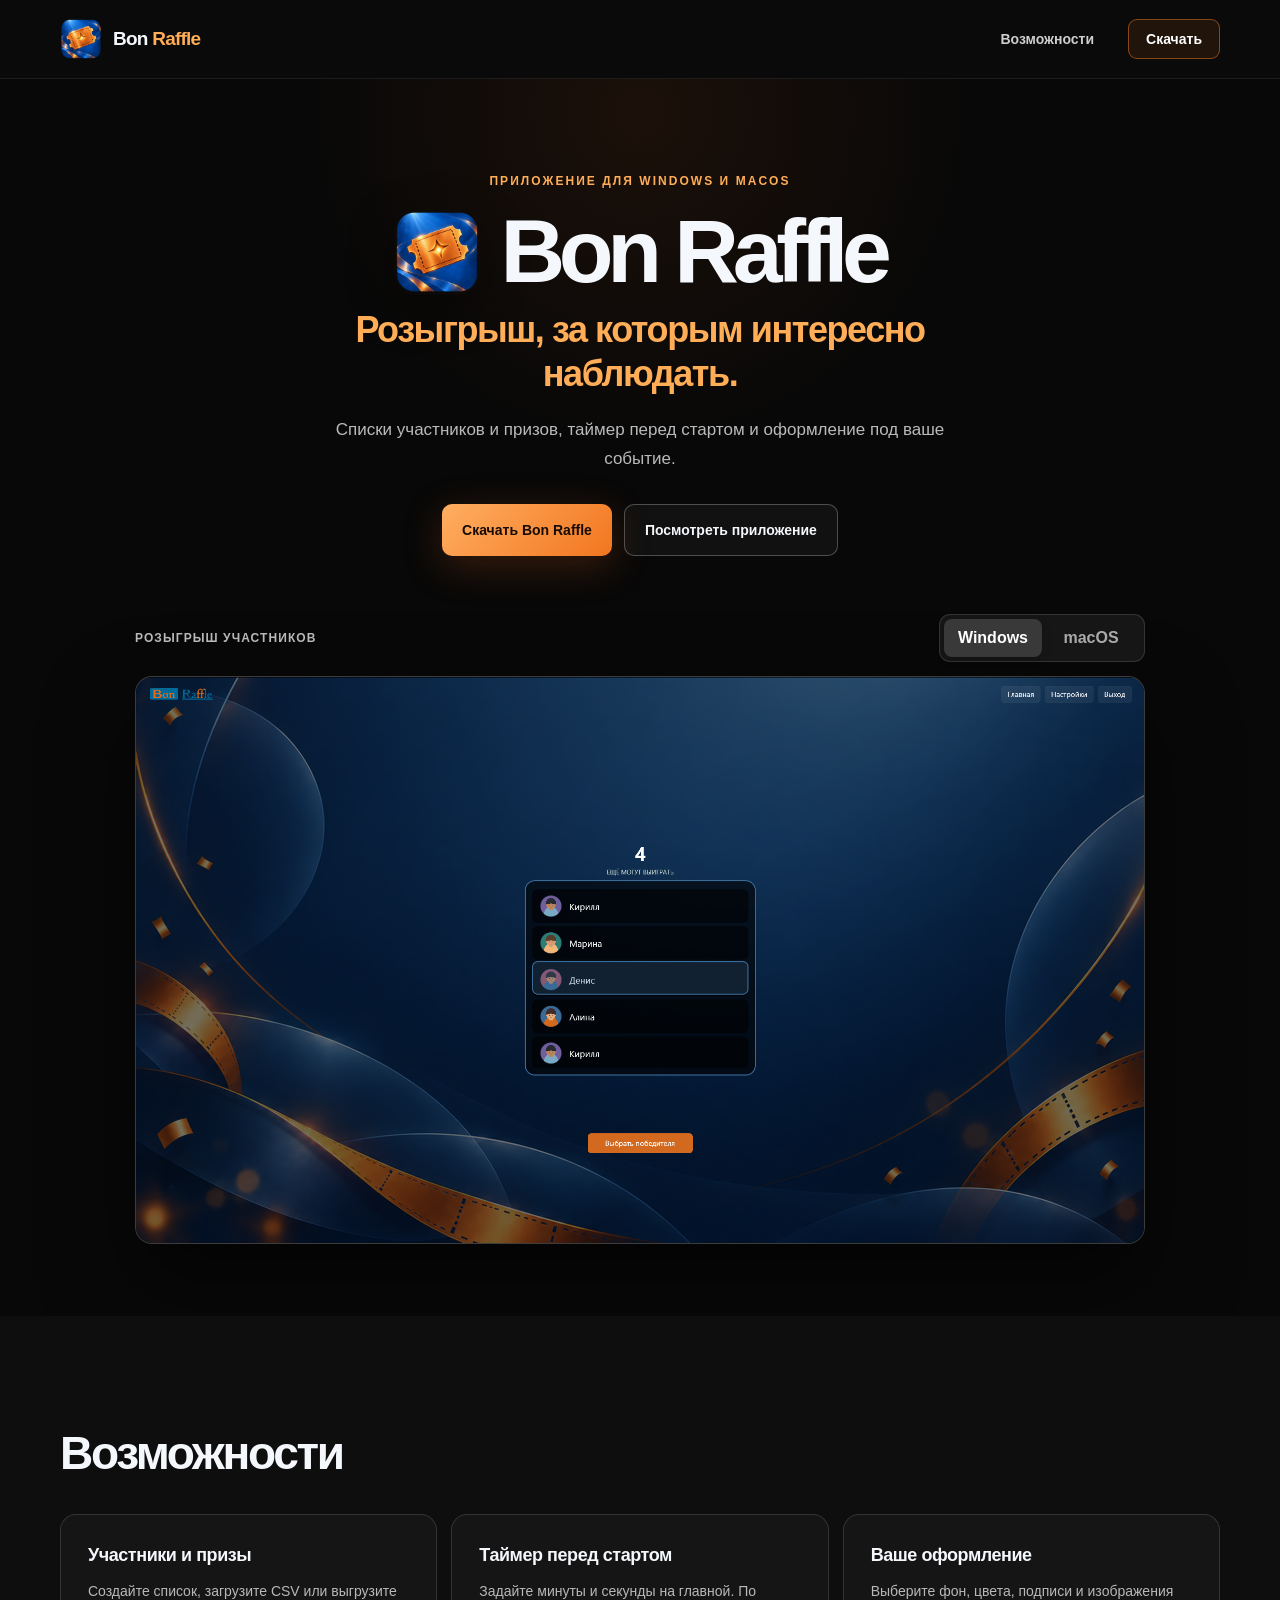
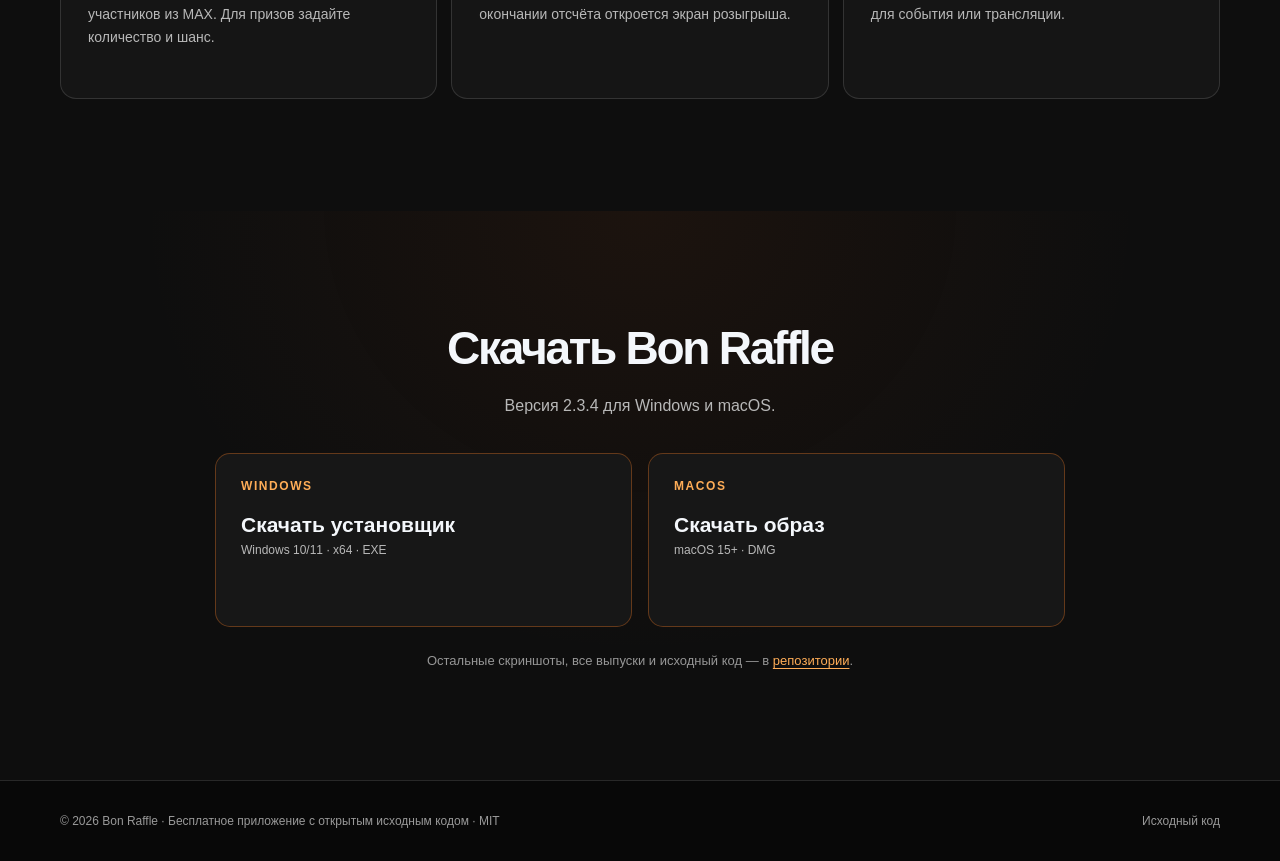
==== docs/index.html @ e086f5f3 "Simplify Bon Raffle landing page" ====
<!doctype html>
<html lang="ru">
<head>
  <meta charset="utf-8">
  <meta name="viewport" content="width=device-width, initial-scale=1">
  <meta name="theme-color" content="#071a32">
  <meta name="description" content="Bon Raffle — приложение для розыгрышей на Windows и macOS. Списки участников и призов, таймер, оформление и выгрузка участников из MAX.">
  <meta property="og:type" content="website">
  <meta property="og:title" content="Bon Raffle — розыгрыш, за которым интересно наблюдать">
  <meta property="og:description" content="Проводите розыгрыши на Windows и macOS. Настройте экран, загрузите участников и выберите победителя.">
  <meta property="og:image" content="https://bonappetitabc.github.io/BonRaffle/screenshots/drum-participants-windows.png">
  <link rel="canonical" href="https://bonappetitabc.github.io/BonRaffle/">
  <link rel="icon" type="image/png" href="site/app-icon.png">
  <link rel="stylesheet" href="site/style.css">
  <title>Bon Raffle — розыгрыши для Windows и macOS</title>
</head>
<body>
  <a class="skip-link" href="#content">К содержимому</a>
  <header class="site-header">
    <div class="wrap header-inner">
      <a class="brand" href="#top" aria-label="Bon Raffle — на главную">
        <img src="site/app-icon.png" width="42" height="42" alt="">
        <span>Bon <em>Raffle</em></span>
      </a>
      <nav aria-label="Основная навигация">
        <a href="#features">Возможности</a>
        <a class="nav-download" href="#download">Скачать</a>
      </nav>
    </div>
  </header>

  <main id="content">
    <section class="hero" id="top" aria-labelledby="hero-title">
      <div class="hero-glow" aria-hidden="true"></div>
      <div class="wrap hero-grid">
        <div class="hero-copy">
          <div class="eyebrow">Приложение для Windows и macOS</div>
          <div class="hero-brandline"><img class="hero-icon" src="site/app-icon.png" width="86" height="86" alt=""><h1 id="hero-title">Bon Raffle</h1></div>
          <p class="hero-tagline">Розыгрыш, за которым интересно наблюдать.</p>
          <p class="hero-lead">Списки участников и призов, таймер перед стартом и оформление под ваше событие.</p>
          <div class="hero-actions">
            <a class="button button-primary" href="#download">Скачать Bon Raffle</a>
            <a class="button button-ghost" href="#preview">Посмотреть приложение</a>
          </div>
        </div>
        <div class="hero-showcase" id="preview">
          <div class="showcase-header">
            <div class="showcase-label">Розыгрыш участников</div>
            <div class="platform-tabs" role="group" aria-label="Платформа главного скриншота">
              <button type="button" class="platform-tab is-active" data-platform="windows" aria-pressed="true">Windows</button>
              <button type="button" class="platform-tab" data-platform="macos" aria-pressed="false">macOS</button>
            </div>
          </div>
          <div class="app-window">
            <img src="screenshots/drum-participants-windows.png" data-windows="screenshots/drum-participants-windows.png" data-macos="screenshots/drum-participants-macos.png" data-label="Розыгрыш участников в Bon Raffle" width="1919" height="1079" alt="Розыгрыш участников в Bon Raffle на Windows" fetchpriority="high">
          </div>
        </div>
      </div>
    </section>

    <section class="section intro-section" id="features" aria-labelledby="features-title">
      <div class="wrap">
        <div class="section-heading"><h2 id="features-title">Возможности</h2></div>
        <div class="feature-grid">
          <article class="feature-card"><h3>Участники и призы</h3><p>Создайте список, загрузите CSV или выгрузите участников из MAX. Для призов задайте количество и шанс.</p></article>
          <article class="feature-card"><h3>Таймер перед стартом</h3><p>Задайте минуты и секунды на главной. По окончании отсчёта откроется экран розыгрыша.</p></article>
          <article class="feature-card"><h3>Ваше оформление</h3><p>Выберите фон, цвета, подписи и изображения для события или трансляции.</p></article>
        </div>
      </div>
    </section>

    <section class="section download-section" id="download" aria-labelledby="download-title">
      <div class="wrap download-inner">
        <h2 id="download-title">Скачать Bon Raffle</h2>
        <p class="download-lead">Версия 2.3.4 для Windows и macOS.</p>
        <div class="download-grid">
          <a class="download-card" href="https://github.com/bonappetitabc/BonRaffle/releases/download/v2.3.4/Bon-Raffle-Setup-2.3.4.exe"><span class="download-os">Windows</span><strong>Скачать установщик</strong><small>Windows 10/11 · x64 · EXE</small></a>
          <a class="download-card" href="https://github.com/bonappetitabc/BonRaffle/releases/download/v2.3.4/BonRaffle-macOS15-plus-2.3.4.dmg"><span class="download-os">macOS</span><strong>Скачать образ</strong><small>macOS 15+ · DMG</small></a>
        </div>
        <p class="download-footnote">Остальные скриншоты, все выпуски и исходный код — в <a href="https://github.com/bonappetitabc/BonRaffle">репозитории</a>.</p>
      </div>
    </section>
  </main>

  <footer class="site-footer"><div class="wrap footer-inner"><span>© 2026 Bon Raffle · Бесплатное приложение с открытым исходным кодом · MIT</span><a href="https://github.com/bonappetitabc/BonRaffle">Исходный код</a></div></footer>
  <script src="site/app.js" defer></script>
</body>
</html>
---- docs/site/style.css ----
:root {
  color-scheme: dark;
  --bg: #080808;
  --panel: #141414;
  --panel-light: #1b1b1b;
  --line: rgba(255, 255, 255, .13);
  --text: #f4f7fb;
  --muted: #b8b8b8;
  --orange: #f47a22;
  --orange-light: #ffad57;
  font-family: Inter, -apple-system, BlinkMacSystemFont, "Segoe UI", sans-serif;
  font-synthesis: none;
  scroll-behavior: smooth;
}

* { box-sizing: border-box; }
body { margin: 0; background: var(--bg); color: var(--text); }
button, a { -webkit-tap-highlight-color: transparent; }
a { color: inherit; text-decoration: none; }
button { font: inherit; }
img { display: block; max-width: 100%; }
::selection { color: #fff; background: #a94e17; }
:focus-visible { outline: 3px solid var(--orange-light); outline-offset: 4px; }
.wrap { width: min(1160px, calc(100% - 48px)); margin-inline: auto; }
.skip-link { position: absolute; top: -100px; left: 12px; z-index: 100; padding: 12px 16px; background: #fff; color: #111; }
.skip-link:focus { top: 12px; }

.site-header { position: relative; z-index: 2; border-bottom: 1px solid rgba(255,255,255,.08); background: #0a0a0a; }
.header-inner { min-height: 78px; display: flex; align-items: center; justify-content: space-between; gap: 24px; }
.brand { display: inline-flex; align-items: center; gap: 11px; font-size: 19px; font-weight: 800; letter-spacing: -.04em; white-space: nowrap; }
.brand img { width: 42px; height: 42px; border-radius: 10px; }
.brand em { color: var(--orange-light); font-style: normal; }
.site-header nav { display: flex; align-items: center; gap: 34px; color: #cecece; font-size: 14px; font-weight: 600; }
.site-header nav a:hover, .site-footer a:hover { color: var(--orange-light); }
.site-header nav .nav-download { padding: 11px 17px; color: #fff; border: 1px solid rgba(244,122,34,.5); border-radius: 9px; background: rgba(244,122,34,.1); }
.hero { position: relative; overflow: hidden; background: #080808; }
.hero-glow { position: absolute; top: -320px; left: calc(50% - 355px); width: 710px; height: 710px; border-radius: 50%; background: radial-gradient(circle, rgba(170,75,20,.12), transparent 68%); pointer-events: none; }
.hero-grid { position: relative; z-index: 1; display: flex; flex-direction: column; align-items: center; gap: 58px; padding-block: 92px 72px; }
.hero-copy { max-width: 760px; text-align: center; }
.hero-brandline { display: flex; align-items: center; justify-content: center; gap: 20px; margin: 16px 0 10px; }
.hero-icon { width: 86px; height: 86px; flex: none; border-radius: 21px; box-shadow: 0 14px 45px rgba(0,0,0,.4); }
.eyebrow, .section-kicker { color: var(--orange-light); font-size: 12px; font-weight: 800; letter-spacing: .17em; text-transform: uppercase; }
.eyebrow { display: inline-block; }
h1, h2, h3, p { margin-top: 0; }
h1 { margin: 0; font-size: clamp(58px, 7vw, 94px); line-height: 1.04; letter-spacing: -.07em; }
.hero-tagline { margin: 0 auto 20px; color: var(--orange-light); font-size: clamp(25px, 3vw, 36px); font-weight: 750; line-height: 1.22; letter-spacing: -.04em; }
.hero-lead { max-width: 630px; margin-inline: auto; color: #bababa; font-size: 17px; line-height: 1.7; }
.hero-actions { display: flex; justify-content: center; flex-wrap: wrap; gap: 12px; margin-top: 30px; }
.button { display: inline-flex; align-items: center; justify-content: center; gap: 18px; min-height: 52px; padding: 13px 20px; border-radius: 10px; font-size: 14px; font-weight: 750; transition: transform .2s, background .2s, border-color .2s; }
.button:hover, .download-card:hover { transform: translateY(-3px); }
.button-primary { color: #170b04; background: linear-gradient(135deg, #ffae61, #f2761f); box-shadow: 0 10px 40px rgba(231,99,25,.23); }
.button-primary:hover { background: linear-gradient(135deg, #ffc17f, #fa8536); }
.button-ghost { border: 1px solid rgba(255,255,255,.25); background: rgba(255,255,255,.04); }
.button-ghost:hover { border-color: var(--orange-light); background: rgba(244,122,34,.08); }
.hero-showcase { width: min(100%, 1010px); min-width: 0; }
.showcase-header { display: flex; justify-content: space-between; align-items: center; gap: 18px; margin-bottom: 14px; }
.showcase-label { color: #b9b9b9; font-size: 12px; font-weight: 700; letter-spacing: .09em; text-transform: uppercase; }
.app-window { overflow: hidden; border: 1px solid rgba(255,255,255,.18); border-radius: 17px; background: #111; box-shadow: 0 38px 85px rgba(0,0,0,.55); }
.app-window img { width: 100%; height: auto; }

.section { padding-block: 112px; }
.intro-section { background: #0e0e0e; }
.section-heading { display: flex; align-items: end; justify-content: space-between; gap: 36px; margin-bottom: 34px; }
.section-kicker { margin-bottom: 16px; }
h2 { margin-bottom: 0; font-size: clamp(34px, 3.6vw, 50px); line-height: 1.12; letter-spacing: -.05em; }
.section-heading > p { max-width: 380px; margin-bottom: 4px; color: var(--muted); line-height: 1.7; }
.feature-grid { display: grid; grid-template-columns: repeat(3, minmax(0, 1fr)); gap: 14px; }
.feature-card { min-height: 185px; position: relative; padding: 27px; border: 1px solid var(--line); border-radius: 16px; background: #151515; }
.feature-card h3 { margin: 3px 0 14px; font-size: 18px; letter-spacing: -.025em; }
.feature-card p { margin-bottom: 0; color: var(--muted); font-size: 14px; line-height: 1.65; }

.platform-tabs { display: inline-flex; padding: 4px; border: 1px solid var(--line); border-radius: 11px; background: #161616; }
.platform-tab { min-width: 98px; padding: 10px 14px; border: 0; border-radius: 8px; background: transparent; color: #aaa; font-weight: 700; cursor: pointer; }
.platform-tab:hover { color: #fff; }
.platform-tab.is-active { color: #fff; background: #393939; box-shadow: 0 3px 10px rgba(0,0,0,.2); }

.download-section { position: relative; overflow: hidden; background: radial-gradient(ellipse at 50% 0%, rgba(148,61,12,.1), transparent 55%), #0e0e0e; text-align: center; }
.download-inner { position: relative; z-index: 1; }
.download-lead { margin: 18px auto 34px; color: var(--muted); line-height: 1.7; }
.download-grid { display: grid; grid-template-columns: repeat(2, minmax(0, 1fr)); gap: 16px; max-width: 850px; margin: auto; text-align: left; }
.download-card { position: relative; display: flex; flex-direction: column; min-height: 174px; padding: 25px; border: 1px solid rgba(244,122,34,.35); border-radius: 15px; background: #171717; transition: transform .2s, border-color .2s; }
.download-card:hover { border-color: var(--orange-light); }
.download-os { margin-bottom: 20px; color: var(--orange-light); font-size: 12px; font-weight: 800; letter-spacing: .13em; text-transform: uppercase; }
.download-card strong { margin-bottom: 6px; font-size: 21px; }
.download-card small { color: var(--muted); font-size: 12px; }
.download-footnote { margin: 26px 0 0; color: #969696; font-size: 13px; }
.download-footnote a { color: var(--orange-light); text-decoration: underline; text-underline-offset: 3px; }
.site-footer { border-top: 1px solid var(--line); background: #080808; }
.footer-inner { min-height: 80px; display: flex; justify-content: space-between; align-items: center; gap: 20px; color: #999; font-size: 12px; }

@media (max-width: 960px) {
  .hero-grid { gap: 50px; padding-block: 80px 65px; }
  .hero-copy { max-width: 690px; }
  .feature-grid { grid-template-columns: repeat(2, minmax(0, 1fr)); }
  .feature-card { min-height: 230px; }
}

@media (max-width: 640px) {
  .wrap { width: min(100% - 30px, 1160px); }
  .header-inner { min-height: 70px; }
  .brand { font-size: 16px; }
  .brand img { width: 36px; height: 36px; }
  .site-header nav { gap: 10px; font-size: 12px; }
  .site-header nav a:not(.nav-download) { display: none; }
  .site-header nav .nav-download { padding: 9px 11px; }
  .hero-grid { padding-block: 70px 55px; }
  .hero-brandline { gap: 11px; }
  .hero-icon { width: 55px; height: 55px; border-radius: 14px; }
  h1 { font-size: clamp(42px, 12vw, 58px); }
  .hero-lead { font-size: 15px; }
  .showcase-header { flex-wrap: wrap; }
  .section { padding-block: 75px; }
  .section-heading { display: block; }
  .section-heading > p { margin-top: 15px; }
  .feature-grid, .download-grid { grid-template-columns: 1fr; }
  .feature-card { min-height: 0; }
  .footer-inner { padding-block: 25px; flex-wrap: wrap; justify-content: center; text-align: center; }
}

@media (prefers-reduced-motion: reduce) {
  :root { scroll-behavior: auto; }
  .button, .download-card { transition: none; }
}
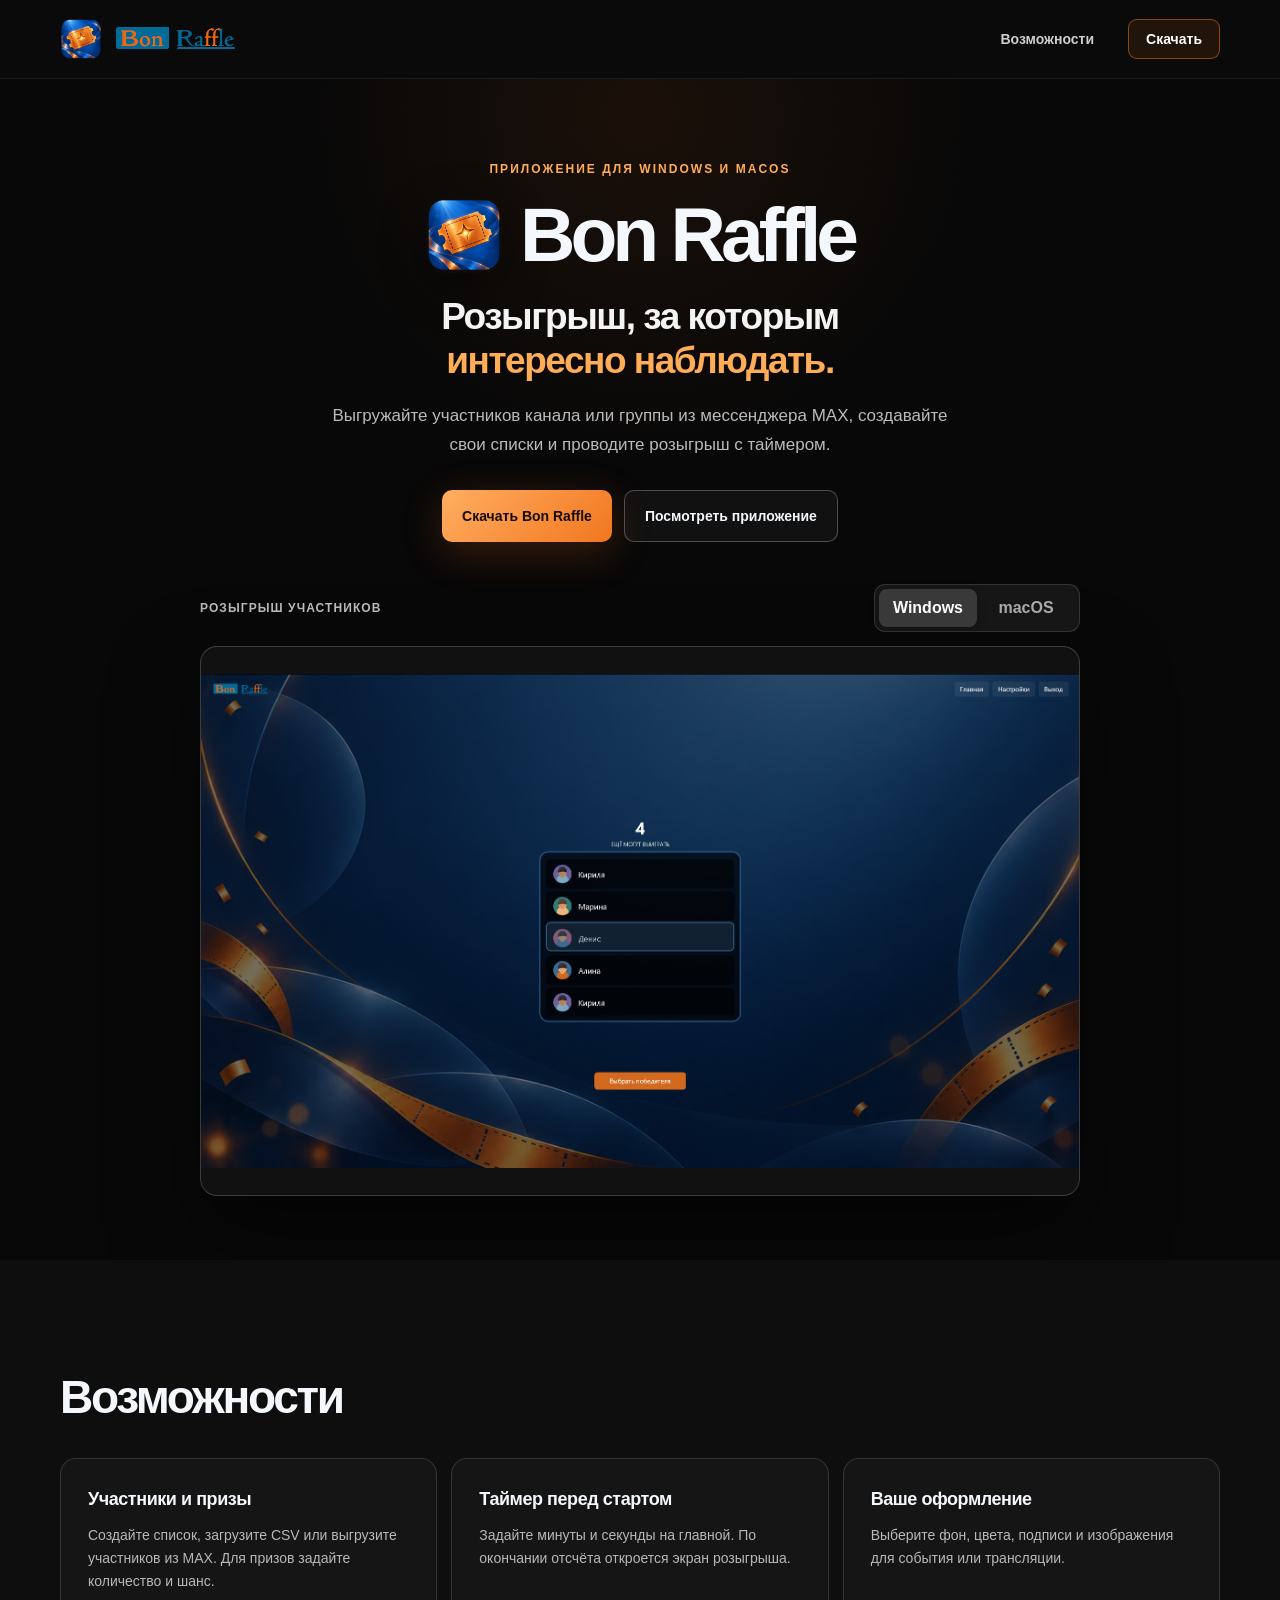
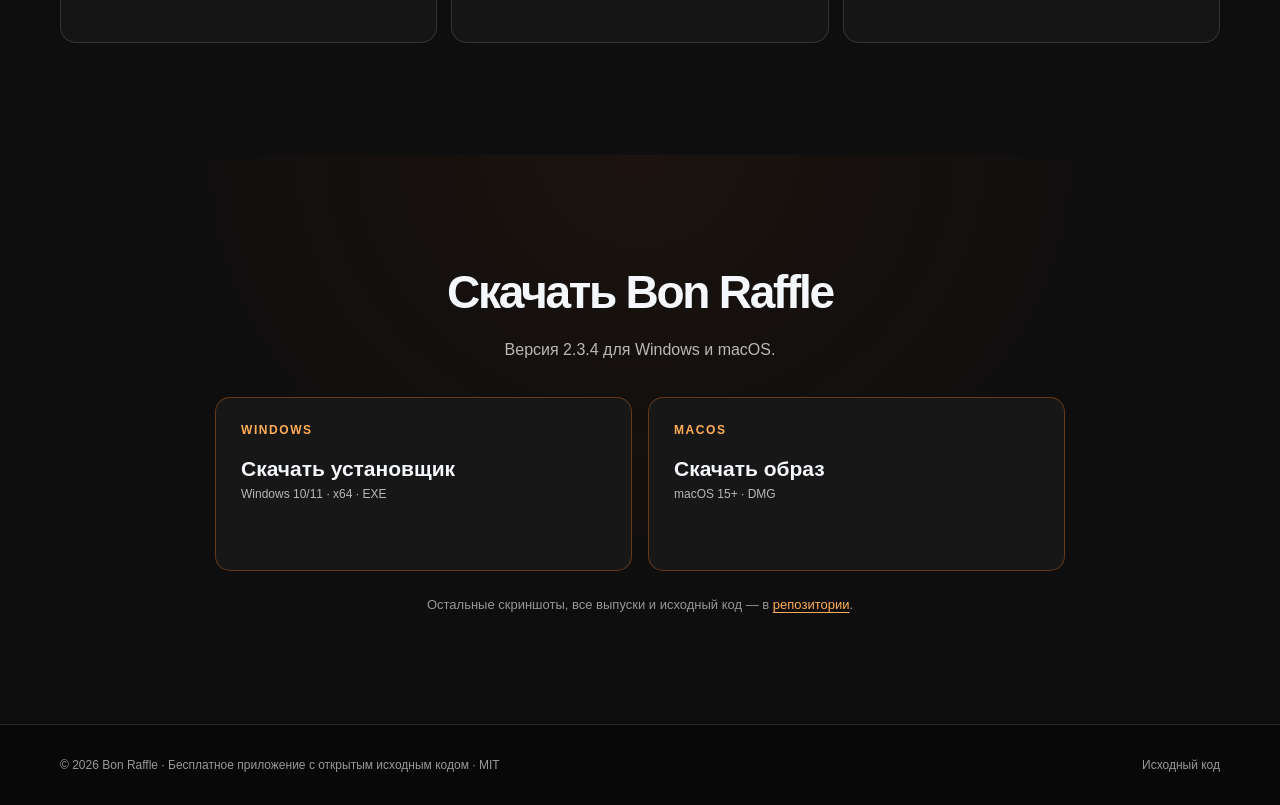
==== commit dfd96979: "Refine Bon Raffle website and README links" ====
--- a/docs/index.html
+++ b/docs/index.html
@@ -3,24 +3,24 @@
 <head>
   <meta charset="utf-8">
   <meta name="viewport" content="width=device-width, initial-scale=1">
-  <meta name="theme-color" content="#071a32">
-  <meta name="description" content="Bon Raffle — приложение для розыгрышей на Windows и macOS. Списки участников и призов, таймер, оформление и выгрузка участников из MAX.">
+  <meta name="theme-color" content="#080808">
+  <meta name="description" content="Bon Raffle — приложение для розыгрышей на Windows и macOS. Выгрузка участников каналов и групп из мессенджера MAX, свои списки, таймер и оформление.">
   <meta property="og:type" content="website">
-  <meta property="og:title" content="Bon Raffle — розыгрыш, за которым интересно наблюдать">
-  <meta property="og:description" content="Проводите розыгрыши на Windows и macOS. Настройте экран, загрузите участников и выберите победителя.">
+  <meta property="og:title" content="Bon Raffle — розыгрыши для сообществ MAX">
+  <meta property="og:description" content="Приложение для Windows и macOS: выгружайте участников из мессенджера MAX, настраивайте розыгрыш и выбирайте победителя.">
   <meta property="og:image" content="https://bonappetitabc.github.io/BonRaffle/screenshots/drum-participants-windows.png">
   <link rel="canonical" href="https://bonappetitabc.github.io/BonRaffle/">
   <link rel="icon" type="image/png" href="site/app-icon.png">
   <link rel="stylesheet" href="site/style.css">
-  <title>Bon Raffle — розыгрыши для Windows и macOS</title>
+  <title>Bon Raffle — розыгрыши для сообществ MAX на Windows и macOS</title>
 </head>
 <body>
   <a class="skip-link" href="#content">К содержимому</a>
   <header class="site-header">
     <div class="wrap header-inner">
       <a class="brand" href="#top" aria-label="Bon Raffle — на главную">
-        <img src="site/app-icon.png" width="42" height="42" alt="">
-        <span>Bon <em>Raffle</em></span>
+        <img class="brand-icon" src="site/app-icon.png" width="42" height="42" alt="">
+        <img class="brand-wordmark" src="site/wordmark.png" width="127" height="28" alt="">
       </a>
       <nav aria-label="Основная навигация">
         <a href="#features">Возможности</a>
@@ -36,8 +36,8 @@
         <div class="hero-copy">
           <div class="eyebrow">Приложение для Windows и macOS</div>
           <div class="hero-brandline"><img class="hero-icon" src="site/app-icon.png" width="86" height="86" alt=""><h1 id="hero-title">Bon Raffle</h1></div>
-          <p class="hero-tagline">Розыгрыш, за которым интересно наблюдать.</p>
-          <p class="hero-lead">Списки участников и призов, таймер перед стартом и оформление под ваше событие.</p>
+          <p class="hero-tagline">Розыгрыш, за которым<br><span>интересно наблюдать.</span></p>
+          <p class="hero-lead">Выгружайте участников канала или группы из мессенджера MAX, создавайте свои списки и проводите розыгрыш с таймером.</p>
           <div class="hero-actions">
             <a class="button button-primary" href="#download">Скачать Bon Raffle</a>
             <a class="button button-ghost" href="#preview">Посмотреть приложение</a>
--- a/docs/site/style.css
+++ b/docs/site/style.css
@@ -27,36 +27,36 @@
 
 .site-header { position: relative; z-index: 2; border-bottom: 1px solid rgba(255,255,255,.08); background: #0a0a0a; }
 .header-inner { min-height: 78px; display: flex; align-items: center; justify-content: space-between; gap: 24px; }
-.brand { display: inline-flex; align-items: center; gap: 11px; font-size: 19px; font-weight: 800; letter-spacing: -.04em; white-space: nowrap; }
-.brand img { width: 42px; height: 42px; border-radius: 10px; }
-.brand em { color: var(--orange-light); font-style: normal; }
+.brand { display: inline-flex; align-items: center; gap: 11px; white-space: nowrap; }
+.brand-icon { width: 42px; height: 42px; border-radius: 10px; }
+.brand-wordmark { width: 127px; height: 28px; object-fit: contain; }
 .site-header nav { display: flex; align-items: center; gap: 34px; color: #cecece; font-size: 14px; font-weight: 600; }
 .site-header nav a:hover, .site-footer a:hover { color: var(--orange-light); }
 .site-header nav .nav-download { padding: 11px 17px; color: #fff; border: 1px solid rgba(244,122,34,.5); border-radius: 9px; background: rgba(244,122,34,.1); }
 .hero { position: relative; overflow: hidden; background: #080808; }
 .hero-glow { position: absolute; top: -320px; left: calc(50% - 355px); width: 710px; height: 710px; border-radius: 50%; background: radial-gradient(circle, rgba(170,75,20,.12), transparent 68%); pointer-events: none; }
-.hero-grid { position: relative; z-index: 1; display: flex; flex-direction: column; align-items: center; gap: 58px; padding-block: 92px 72px; }
+.hero-grid { position: relative; z-index: 1; display: flex; flex-direction: column; align-items: center; gap: 42px; padding-block: 80px 64px; }
 .hero-copy { max-width: 760px; text-align: center; }
-.hero-brandline { display: flex; align-items: center; justify-content: center; gap: 20px; margin: 16px 0 10px; }
-.hero-icon { width: 86px; height: 86px; flex: none; border-radius: 21px; box-shadow: 0 14px 45px rgba(0,0,0,.4); }
+.hero-brandline { display: flex; align-items: center; justify-content: center; gap: 18px; margin: 18px 0 20px; }
+.hero-icon { width: 76px; height: 76px; flex: none; border-radius: 19px; box-shadow: 0 14px 45px rgba(0,0,0,.4); }
 .eyebrow, .section-kicker { color: var(--orange-light); font-size: 12px; font-weight: 800; letter-spacing: .17em; text-transform: uppercase; }
 .eyebrow { display: inline-block; }
 h1, h2, h3, p { margin-top: 0; }
-h1 { margin: 0; font-size: clamp(58px, 7vw, 94px); line-height: 1.04; letter-spacing: -.07em; }
-.hero-tagline { margin: 0 auto 20px; color: var(--orange-light); font-size: clamp(25px, 3vw, 36px); font-weight: 750; line-height: 1.22; letter-spacing: -.04em; }
+h1 { margin: 0; font-size: clamp(58px, 6vw, 80px); line-height: 1.04; letter-spacing: -.065em; }
+.hero-tagline { margin: 0 auto 20px; color: #f4f4f4; font-size: clamp(27px, 3vw, 37px); font-weight: 750; line-height: 1.18; letter-spacing: -.04em; }
+.hero-tagline span { color: var(--orange-light); }
 .hero-lead { max-width: 630px; margin-inline: auto; color: #bababa; font-size: 17px; line-height: 1.7; }
 .hero-actions { display: flex; justify-content: center; flex-wrap: wrap; gap: 12px; margin-top: 30px; }
-.button { display: inline-flex; align-items: center; justify-content: center; gap: 18px; min-height: 52px; padding: 13px 20px; border-radius: 10px; font-size: 14px; font-weight: 750; transition: transform .2s, background .2s, border-color .2s; }
-.button:hover, .download-card:hover { transform: translateY(-3px); }
+.button { display: inline-flex; align-items: center; justify-content: center; gap: 18px; min-height: 52px; padding: 13px 20px; border-radius: 10px; font-size: 14px; font-weight: 750; transition: background .2s, border-color .2s; }
 .button-primary { color: #170b04; background: linear-gradient(135deg, #ffae61, #f2761f); box-shadow: 0 10px 40px rgba(231,99,25,.23); }
 .button-primary:hover { background: linear-gradient(135deg, #ffc17f, #fa8536); }
 .button-ghost { border: 1px solid rgba(255,255,255,.25); background: rgba(255,255,255,.04); }
 .button-ghost:hover { border-color: var(--orange-light); background: rgba(244,122,34,.08); }
-.hero-showcase { width: min(100%, 1010px); min-width: 0; }
+.hero-showcase { width: min(100%, 880px); min-width: 0; }
 .showcase-header { display: flex; justify-content: space-between; align-items: center; gap: 18px; margin-bottom: 14px; }
 .showcase-label { color: #b9b9b9; font-size: 12px; font-weight: 700; letter-spacing: .09em; text-transform: uppercase; }
-.app-window { overflow: hidden; border: 1px solid rgba(255,255,255,.18); border-radius: 17px; background: #111; box-shadow: 0 38px 85px rgba(0,0,0,.55); }
-.app-window img { width: 100%; height: auto; }
+.app-window { display: grid; place-items: center; overflow: hidden; aspect-ratio: 16 / 10; border: 1px solid rgba(255,255,255,.18); border-radius: 17px; background: #111; box-shadow: 0 38px 85px rgba(0,0,0,.55); }
+.app-window img { width: 100%; height: 100%; object-fit: contain; }
 
 .section { padding-block: 112px; }
 .intro-section { background: #0e0e0e; }
@@ -78,7 +78,7 @@
 .download-inner { position: relative; z-index: 1; }
 .download-lead { margin: 18px auto 34px; color: var(--muted); line-height: 1.7; }
 .download-grid { display: grid; grid-template-columns: repeat(2, minmax(0, 1fr)); gap: 16px; max-width: 850px; margin: auto; text-align: left; }
-.download-card { position: relative; display: flex; flex-direction: column; min-height: 174px; padding: 25px; border: 1px solid rgba(244,122,34,.35); border-radius: 15px; background: #171717; transition: transform .2s, border-color .2s; }
+.download-card { position: relative; display: flex; flex-direction: column; min-height: 174px; padding: 25px; border: 1px solid rgba(244,122,34,.35); border-radius: 15px; background: #171717; transition: border-color .2s; }
 .download-card:hover { border-color: var(--orange-light); }
 .download-os { margin-bottom: 20px; color: var(--orange-light); font-size: 12px; font-weight: 800; letter-spacing: .13em; text-transform: uppercase; }
 .download-card strong { margin-bottom: 6px; font-size: 21px; }
@@ -89,7 +89,7 @@
 .footer-inner { min-height: 80px; display: flex; justify-content: space-between; align-items: center; gap: 20px; color: #999; font-size: 12px; }
 
 @media (max-width: 960px) {
-  .hero-grid { gap: 50px; padding-block: 80px 65px; }
+  .hero-grid { gap: 38px; padding-block: 70px 58px; }
   .hero-copy { max-width: 690px; }
   .feature-grid { grid-template-columns: repeat(2, minmax(0, 1fr)); }
   .feature-card { min-height: 230px; }
@@ -98,8 +98,8 @@
 @media (max-width: 640px) {
   .wrap { width: min(100% - 30px, 1160px); }
   .header-inner { min-height: 70px; }
-  .brand { font-size: 16px; }
-  .brand img { width: 36px; height: 36px; }
+  .brand-icon { width: 36px; height: 36px; }
+  .brand-wordmark { width: 110px; height: auto; }
   .site-header nav { gap: 10px; font-size: 12px; }
   .site-header nav a:not(.nav-download) { display: none; }
   .site-header nav .nav-download { padding: 9px 11px; }
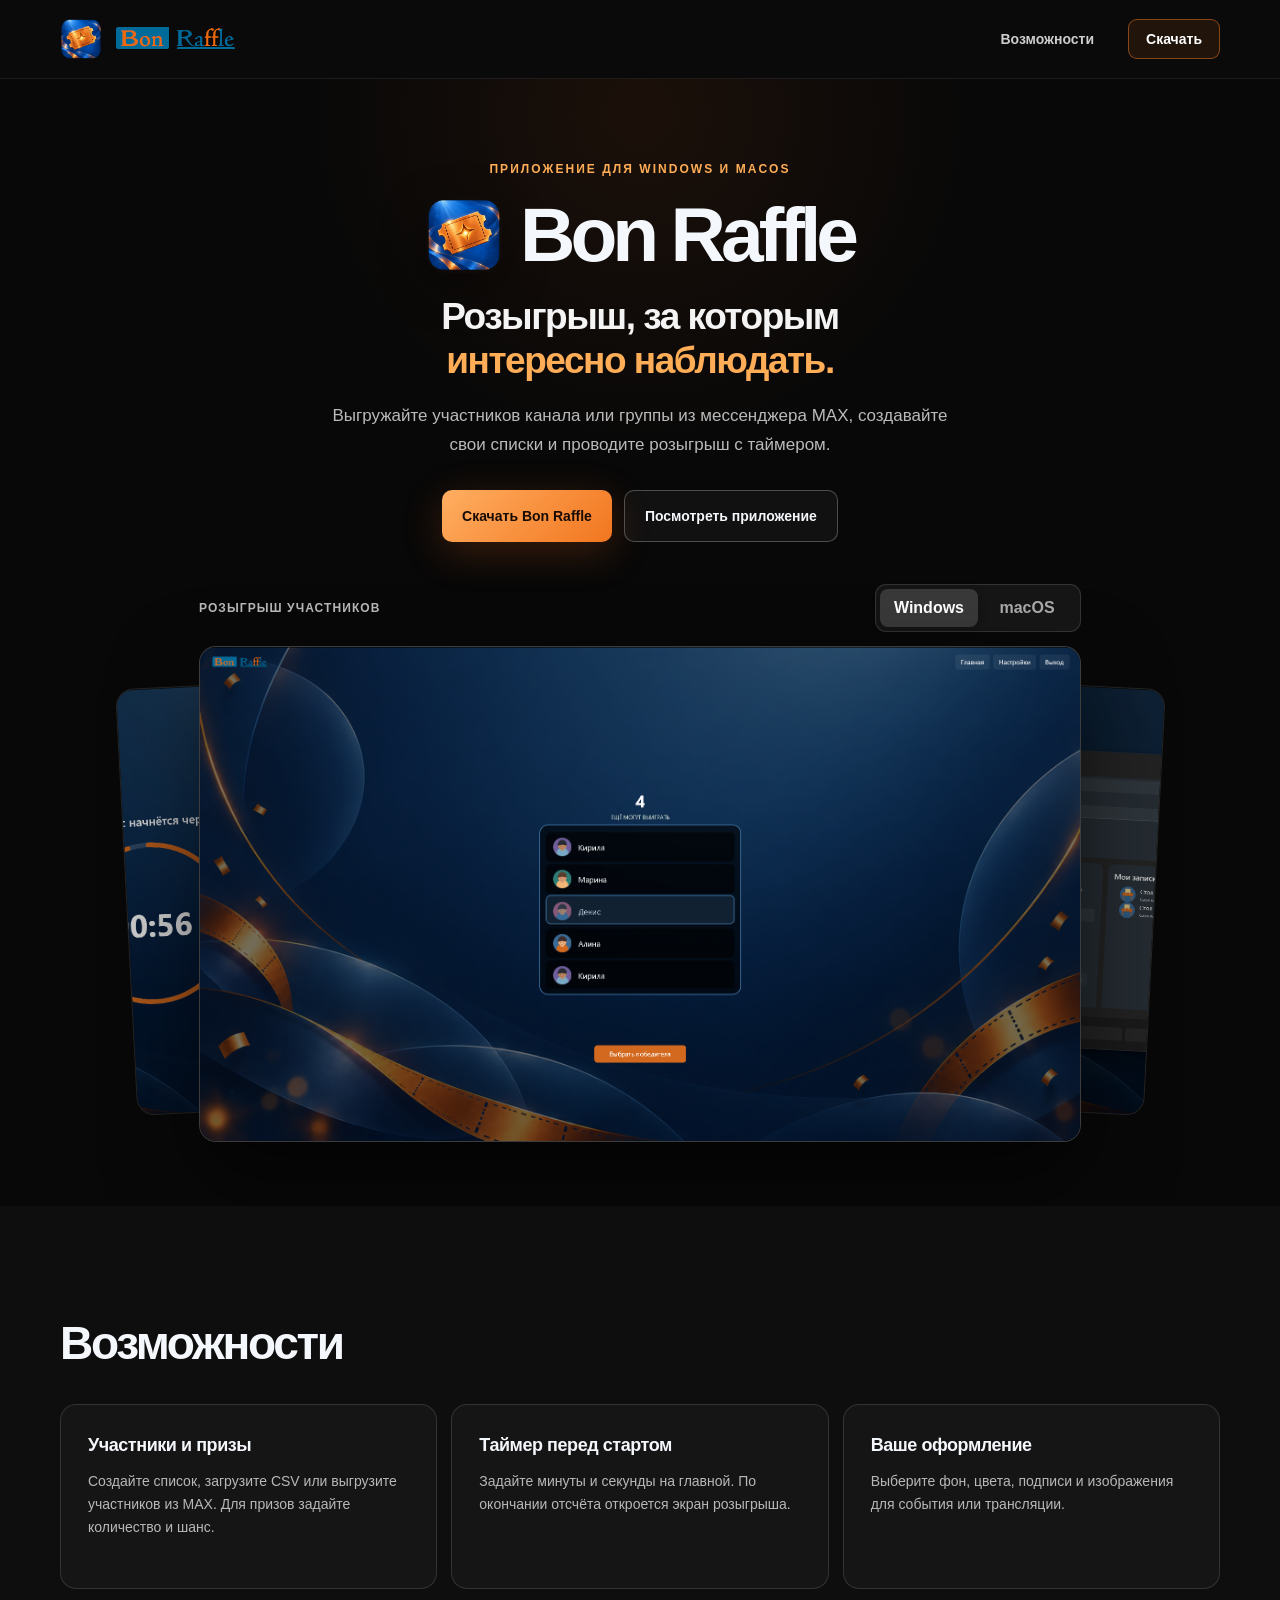
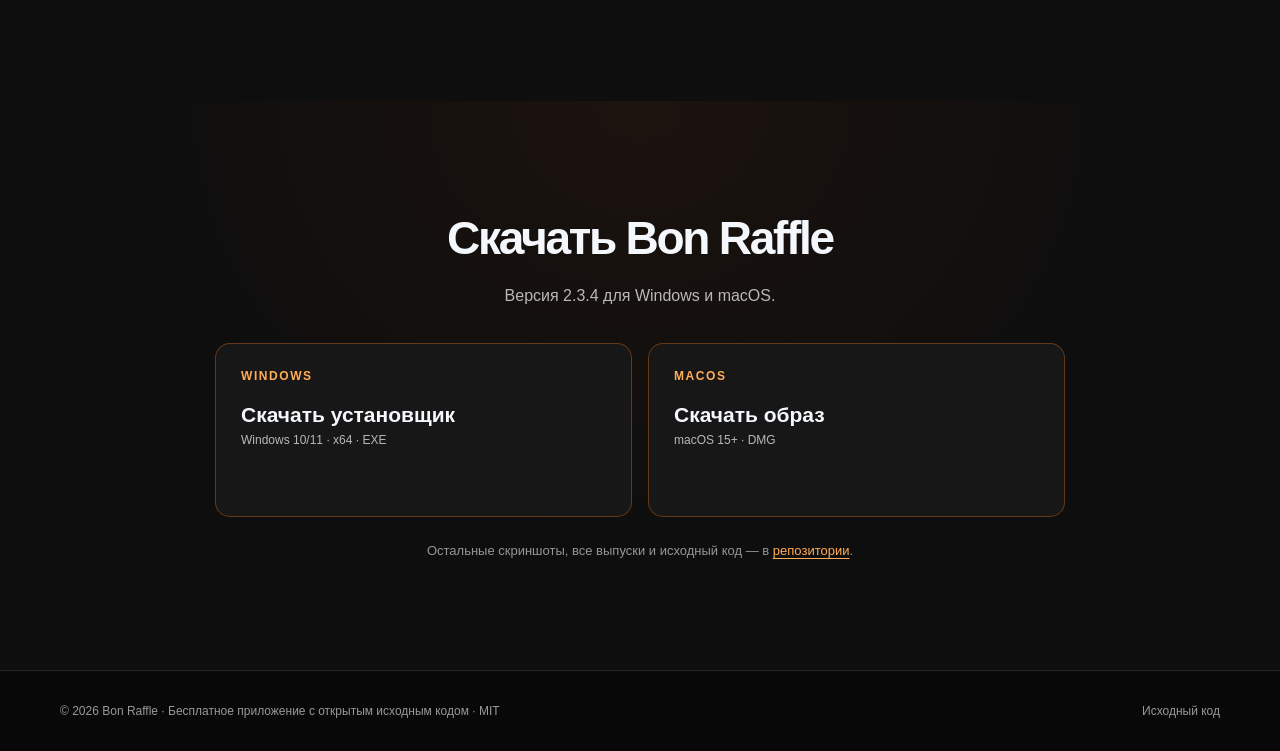
==== commit e1a153ee: "Show Bon Raffle screenshots as a layered preview" ====
--- a/docs/index.html
+++ b/docs/index.html
@@ -51,8 +51,12 @@
               <button type="button" class="platform-tab" data-platform="macos" aria-pressed="false">macOS</button>
             </div>
           </div>
-          <div class="app-window">
-            <img src="screenshots/drum-participants-windows.png" data-windows="screenshots/drum-participants-windows.png" data-macos="screenshots/drum-participants-macos.png" data-label="Розыгрыш участников в Bon Raffle" width="1919" height="1079" alt="Розыгрыш участников в Bon Raffle на Windows" fetchpriority="high">
+          <div class="showcase-stage">
+            <div class="showcase-peek showcase-peek-left" aria-hidden="true"><img src="screenshots/countdown-windows.png" data-windows="screenshots/countdown-windows.png" data-macos="screenshots/countdown-macos.png" alt="" loading="lazy"></div>
+            <div class="showcase-peek showcase-peek-right" aria-hidden="true"><img src="screenshots/lists-participants-windows.png" data-windows="screenshots/lists-participants-windows.png" data-macos="screenshots/lists-participants-macos.png" alt="" loading="lazy"></div>
+            <div class="app-window">
+              <img src="screenshots/drum-participants-windows.png" data-windows="screenshots/drum-participants-windows.png" data-macos="screenshots/drum-participants-macos.png" data-label="Розыгрыш участников в Bon Raffle" width="1919" height="1079" alt="Розыгрыш участников в Bon Raffle на Windows" fetchpriority="high">
+            </div>
           </div>
         </div>
       </div>
--- a/docs/site/style.css
+++ b/docs/site/style.css
@@ -52,11 +52,18 @@
 .button-primary:hover { background: linear-gradient(135deg, #ffc17f, #fa8536); }
 .button-ghost { border: 1px solid rgba(255,255,255,.25); background: rgba(255,255,255,.04); }
 .button-ghost:hover { border-color: var(--orange-light); background: rgba(244,122,34,.08); }
-.hero-showcase { width: min(100%, 880px); min-width: 0; }
-.showcase-header { display: flex; justify-content: space-between; align-items: center; gap: 18px; margin-bottom: 14px; }
+.hero-showcase { width: min(100%, 1050px); min-width: 0; }
+.showcase-header { display: flex; width: 84%; margin: 0 auto 14px; justify-content: space-between; align-items: center; gap: 18px; }
 .showcase-label { color: #b9b9b9; font-size: 12px; font-weight: 700; letter-spacing: .09em; text-transform: uppercase; }
-.app-window { display: grid; place-items: center; overflow: hidden; aspect-ratio: 16 / 10; border: 1px solid rgba(255,255,255,.18); border-radius: 17px; background: #111; box-shadow: 0 38px 85px rgba(0,0,0,.55); }
-.app-window img { width: 100%; height: 100%; object-fit: contain; }
+.showcase-stage { position: relative; isolation: isolate; }
+.showcase-peek { position: absolute; z-index: -1; top: 7%; bottom: 7%; width: 30%; overflow: hidden; border: 1px solid rgba(255,255,255,.12); border-radius: 18px; background: #111; filter: brightness(.8); pointer-events: none; }
+.showcase-peek-left { left: 1%; transform: rotate(-3deg); }
+.showcase-peek-right { right: 1%; transform: rotate(3deg); }
+.showcase-peek img { width: 100%; height: 100%; object-fit: cover; object-position: center; }
+.showcase-peek-left img { object-position: 80% center; }
+.showcase-peek-right img { object-position: 20% center; }
+.app-window { position: relative; display: grid; place-items: center; width: 84%; margin-inline: auto; overflow: hidden; aspect-ratio: 16 / 9; border: 1px solid rgba(255,255,255,.18); border-radius: 17px; background: #111; box-shadow: 0 38px 85px rgba(0,0,0,.55); }
+.app-window img { width: 100%; height: 100%; object-fit: cover; object-position: center top; }
 
 .section { padding-block: 112px; }
 .intro-section { background: #0e0e0e; }
@@ -108,6 +115,8 @@
   .hero-icon { width: 55px; height: 55px; border-radius: 14px; }
   h1 { font-size: clamp(42px, 12vw, 58px); }
   .hero-lead { font-size: 15px; }
+  .showcase-header, .app-window { width: 100%; }
+  .showcase-peek { display: none; }
   .showcase-header { flex-wrap: wrap; }
   .section { padding-block: 75px; }
   .section-heading { display: block; }
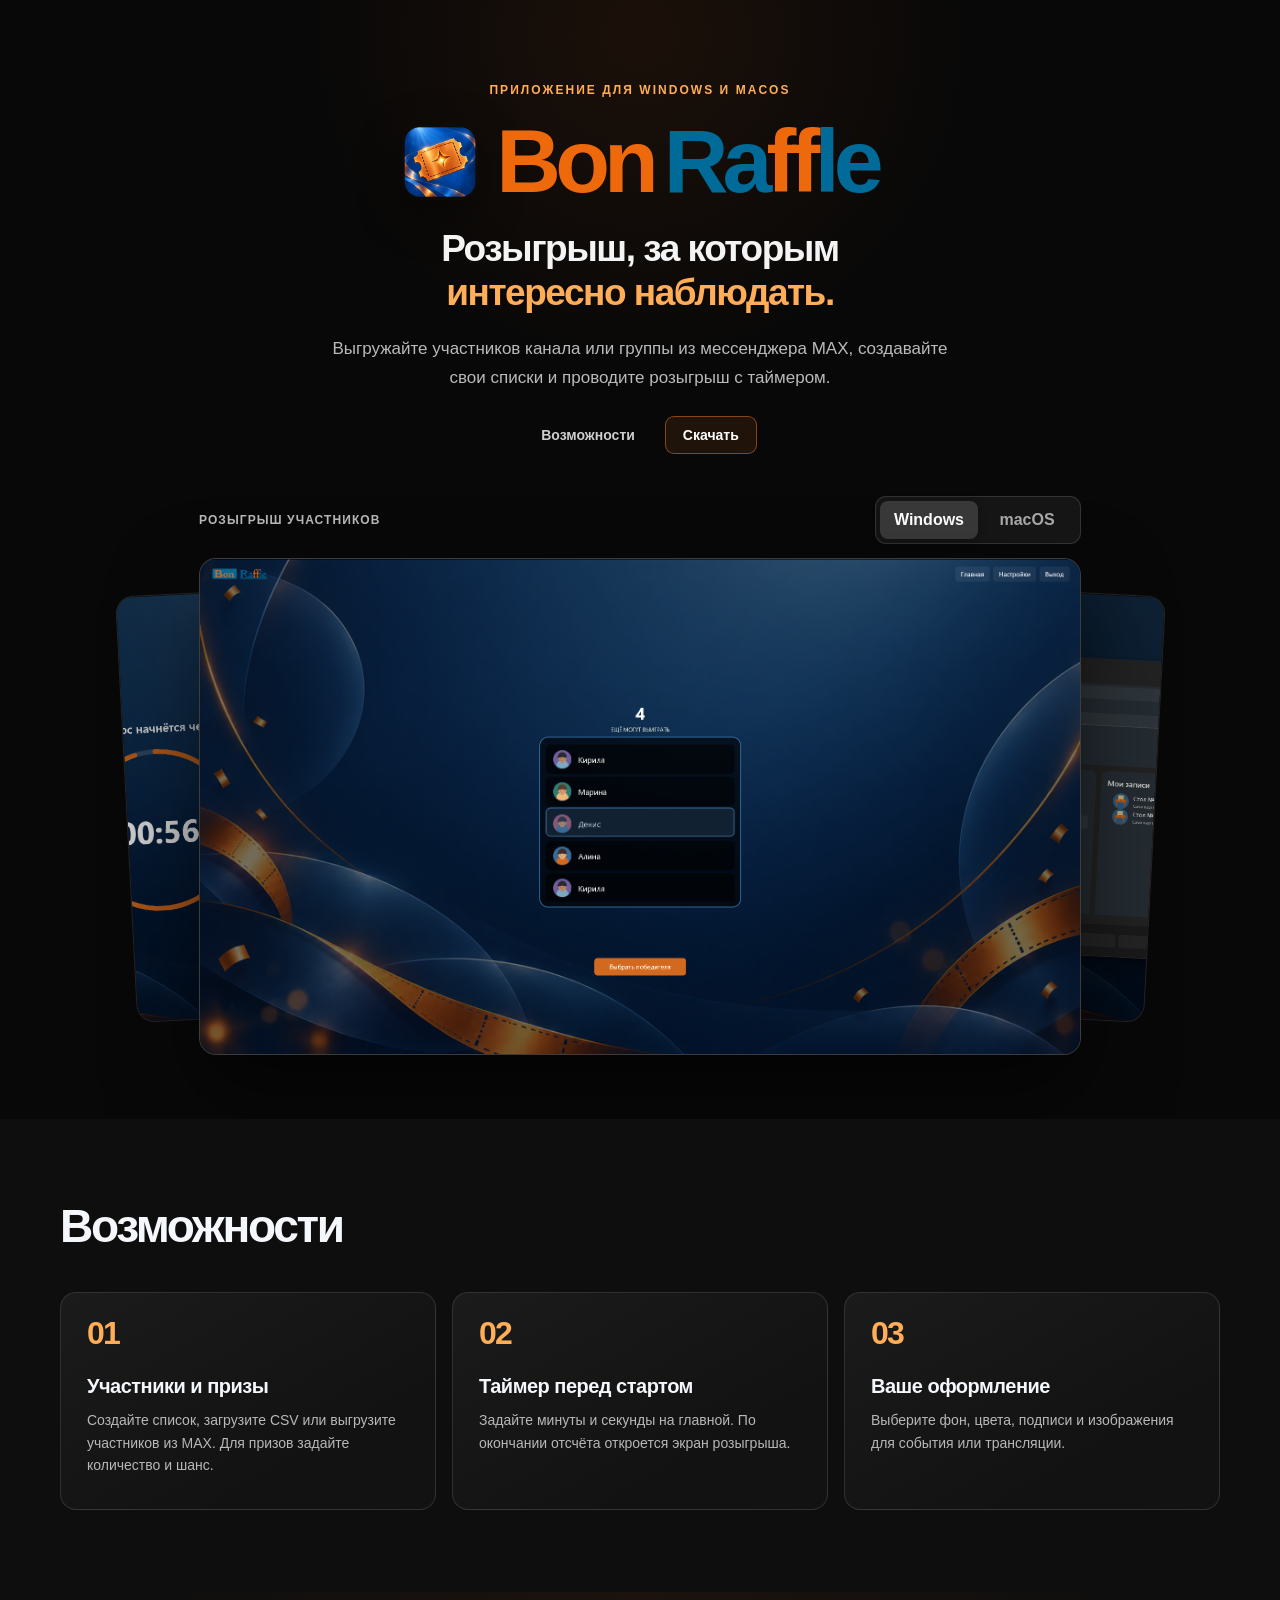
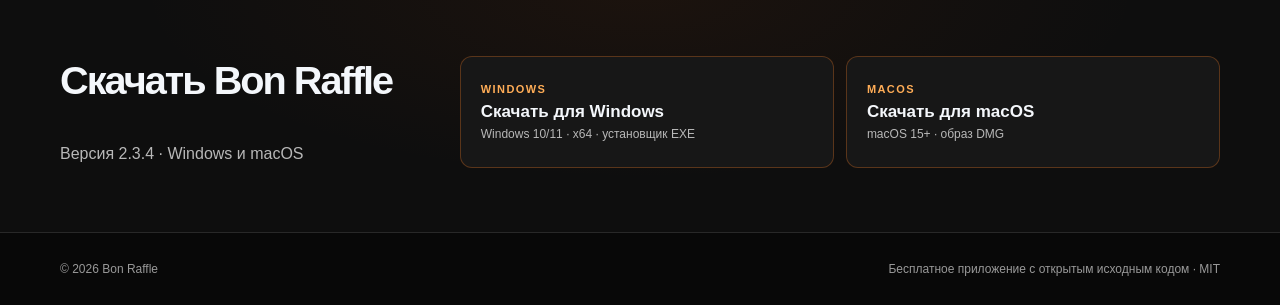
==== commit 18811fa3: "Polish Bon Raffle site and name Pages deployment" ====
--- a/docs/index.html
+++ b/docs/index.html
@@ -1,92 +1 @@
-<!doctype html>
-<html lang="ru">
-<head>
-  <meta charset="utf-8">
-  <meta name="viewport" content="width=device-width, initial-scale=1">
-  <meta name="theme-color" content="#080808">
-  <meta name="description" content="Bon Raffle — приложение для розыгрышей на Windows и macOS. Выгрузка участников каналов и групп из мессенджера MAX, свои списки, таймер и оформление.">
-  <meta property="og:type" content="website">
-  <meta property="og:title" content="Bon Raffle — розыгрыши для сообществ MAX">
-  <meta property="og:description" content="Приложение для Windows и macOS: выгружайте участников из мессенджера MAX, настраивайте розыгрыш и выбирайте победителя.">
-  <meta property="og:image" content="https://bonappetitabc.github.io/BonRaffle/screenshots/drum-participants-windows.png">
-  <link rel="canonical" href="https://bonappetitabc.github.io/BonRaffle/">
-  <link rel="icon" type="image/png" href="site/app-icon.png">
-  <link rel="stylesheet" href="site/style.css">
-  <title>Bon Raffle — розыгрыши для сообществ MAX на Windows и macOS</title>
-</head>
-<body>
-  <a class="skip-link" href="#content">К содержимому</a>
-  <header class="site-header">
-    <div class="wrap header-inner">
-      <a class="brand" href="#top" aria-label="Bon Raffle — на главную">
-        <img class="brand-icon" src="site/app-icon.png" width="42" height="42" alt="">
-        <img class="brand-wordmark" src="site/wordmark.png" width="127" height="28" alt="">
-      </a>
-      <nav aria-label="Основная навигация">
-        <a href="#features">Возможности</a>
-        <a class="nav-download" href="#download">Скачать</a>
-      </nav>
-    </div>
-  </header>
-
-  <main id="content">
-    <section class="hero" id="top" aria-labelledby="hero-title">
-      <div class="hero-glow" aria-hidden="true"></div>
-      <div class="wrap hero-grid">
-        <div class="hero-copy">
-          <div class="eyebrow">Приложение для Windows и macOS</div>
-          <div class="hero-brandline"><img class="hero-icon" src="site/app-icon.png" width="86" height="86" alt=""><h1 id="hero-title">Bon Raffle</h1></div>
-          <p class="hero-tagline">Розыгрыш, за которым<br><span>интересно наблюдать.</span></p>
-          <p class="hero-lead">Выгружайте участников канала или группы из мессенджера MAX, создавайте свои списки и проводите розыгрыш с таймером.</p>
-          <div class="hero-actions">
-            <a class="button button-primary" href="#download">Скачать Bon Raffle</a>
-            <a class="button button-ghost" href="#preview">Посмотреть приложение</a>
-          </div>
-        </div>
-        <div class="hero-showcase" id="preview">
-          <div class="showcase-header">
-            <div class="showcase-label">Розыгрыш участников</div>
-            <div class="platform-tabs" role="group" aria-label="Платформа главного скриншота">
-              <button type="button" class="platform-tab is-active" data-platform="windows" aria-pressed="true">Windows</button>
-              <button type="button" class="platform-tab" data-platform="macos" aria-pressed="false">macOS</button>
-            </div>
-          </div>
-          <div class="showcase-stage">
-            <div class="showcase-peek showcase-peek-left" aria-hidden="true"><img src="screenshots/countdown-windows.png" data-windows="screenshots/countdown-windows.png" data-macos="screenshots/countdown-macos.png" alt="" loading="lazy"></div>
-            <div class="showcase-peek showcase-peek-right" aria-hidden="true"><img src="screenshots/lists-participants-windows.png" data-windows="screenshots/lists-participants-windows.png" data-macos="screenshots/lists-participants-macos.png" alt="" loading="lazy"></div>
-            <div class="app-window">
-              <img src="screenshots/drum-participants-windows.png" data-windows="screenshots/drum-participants-windows.png" data-macos="screenshots/drum-participants-macos.png" data-label="Розыгрыш участников в Bon Raffle" width="1919" height="1079" alt="Розыгрыш участников в Bon Raffle на Windows" fetchpriority="high">
-            </div>
-          </div>
-        </div>
-      </div>
-    </section>
-
-    <section class="section intro-section" id="features" aria-labelledby="features-title">
-      <div class="wrap">
-        <div class="section-heading"><h2 id="features-title">Возможности</h2></div>
-        <div class="feature-grid">
-          <article class="feature-card"><h3>Участники и призы</h3><p>Создайте список, загрузите CSV или выгрузите участников из MAX. Для призов задайте количество и шанс.</p></article>
-          <article class="feature-card"><h3>Таймер перед стартом</h3><p>Задайте минуты и секунды на главной. По окончании отсчёта откроется экран розыгрыша.</p></article>
-          <article class="feature-card"><h3>Ваше оформление</h3><p>Выберите фон, цвета, подписи и изображения для события или трансляции.</p></article>
-        </div>
-      </div>
-    </section>
-
-    <section class="section download-section" id="download" aria-labelledby="download-title">
-      <div class="wrap download-inner">
-        <h2 id="download-title">Скачать Bon Raffle</h2>
-        <p class="download-lead">Версия 2.3.4 для Windows и macOS.</p>
-        <div class="download-grid">
-          <a class="download-card" href="https://github.com/bonappetitabc/BonRaffle/releases/download/v2.3.4/Bon-Raffle-Setup-2.3.4.exe"><span class="download-os">Windows</span><strong>Скачать установщик</strong><small>Windows 10/11 · x64 · EXE</small></a>
-          <a class="download-card" href="https://github.com/bonappetitabc/BonRaffle/releases/download/v2.3.4/BonRaffle-macOS15-plus-2.3.4.dmg"><span class="download-os">macOS</span><strong>Скачать образ</strong><small>macOS 15+ · DMG</small></a>
-        </div>
-        <p class="download-footnote">Остальные скриншоты, все выпуски и исходный код — в <a href="https://github.com/bonappetitabc/BonRaffle">репозитории</a>.</p>
-      </div>
-    </section>
-  </main>
-
-  <footer class="site-footer"><div class="wrap footer-inner"><span>© 2026 Bon Raffle · Бесплатное приложение с открытым исходным кодом · MIT</span><a href="https://github.com/bonappetitabc/BonRaffle">Исходный код</a></div></footer>
-  <script src="site/app.js" defer></script>
-</body>
-</html>
+<!doctype html> <html lang="ru"> <head> <meta charset="utf-8"> <meta name="viewport" content="width=device-width, initial-scale=1"> <meta name="theme-color" content="#080808"> <meta name="description" content="Bon Raffle — приложение для розыгрышей на Windows и macOS. Выгрузка участников каналов и групп из мессенджера MAX, свои списки, таймер и оформление."> <meta property="og:type" content="website"> <meta property="og:title" content="Bon Raffle — розыгрыши для сообществ MAX"> <meta property="og:description" content="Приложение для Windows и macOS: выгружайте участников из мессенджера MAX, настраивайте розыгрыш и выбирайте победителя."> <meta property="og:image" content="https://bonappetitabc.github.io/BonRaffle/screenshots/drum-participants-windows.png"> <link rel="canonical" href="https://bonappetitabc.github.io/BonRaffle/"> <link rel="icon" type="image/png" href="site/app-icon.png"> <link rel="stylesheet" href="site/style.css?v=3"> <title>Bon Raffle — розыгрыши для сообществ MAX на Windows и macOS</title> </head> <body> <a class="skip-link" href="#content">К содержимому</a> <main id="content"> <section class="hero" id="top" aria-labelledby="hero-title"> <div class="hero-glow" aria-hidden="true"></div> <div class="wrap hero-grid"> <div class="hero-copy"> <div class="eyebrow">Приложение для Windows и macOS</div> <div class="hero-brandline"><img class="hero-icon" src="site/app-icon.png" width="76" height="76" alt=""><h1 id="hero-title"><span class="wordmark-bon">Bon</span><span class="wordmark-raffle">Ra<span class="wordmark-ff">ff</span>le</span></h1></div> <p class="hero-tagline">Розыгрыш, за которым<br><span>интересно наблюдать.</span></p> <p class="hero-lead">Выгружайте участников канала или группы из мессенджера MAX, создавайте свои списки и проводите розыгрыш с таймером.</p> <nav class="hero-nav" aria-label="Разделы страницы"><a href="#features">Возможности</a><a class="nav-download" href="#download">Скачать</a></nav> </div> <div class="hero-showcase" id="preview"> <div class="showcase-header"> <div class="showcase-label" id="showcase-label">Розыгрыш участников</div> <div class="platform-tabs" role="group" aria-label="Платформа главного скриншота"> <button type="button" class="platform-tab is-active" data-platform="windows" aria-pressed="true">Windows</button> <button type="button" class="platform-tab" data-platform="macos" aria-pressed="false">macOS</button> </div> </div> <div class="showcase-stage"> <button type="button" class="showcase-peek showcase-peek-left" aria-label="Показать отсчёт перед розыгрышем"><img src="screenshots/countdown-windows.png" alt="" loading="lazy"></button> <button type="button" class="showcase-peek showcase-peek-right" aria-label="Показать список участников"><img src="screenshots/lists-participants-windows.png" alt="" loading="lazy"></button> <div class="app-window"> <img src="screenshots/drum-participants-windows.png" width="1919" height="1079" alt="Розыгрыш участников в Bon Raffle на Windows" fetchpriority="high"> </div> </div> <div class="showcase-mobile-controls"><button type="button" data-direction="previous">Назад</button><button type="button" data-direction="next">Далее</button></div> </div> </div> </section>  <section class="section intro-section" id="features" aria-labelledby="features-title"> <div class="wrap"> <div class="section-heading"><h2 id="features-title">Возможности</h2></div> <div class="feature-grid"> <article class="feature-card"><span class="feature-index" aria-hidden="true">01</span><h3>Участники и призы</h3><p>Создайте список, загрузите CSV или выгрузите участников из MAX. Для призов задайте количество и шанс.</p></article> <article class="feature-card"><span class="feature-index" aria-hidden="true">02</span><h3>Таймер перед стартом</h3><p>Задайте минуты и секунды на главной. По окончании отсчёта откроется экран розыгрыша.</p></article> <article class="feature-card"><span class="feature-index" aria-hidden="true">03</span><h3>Ваше оформление</h3><p>Выберите фон, цвета, подписи и изображения для события или трансляции.</p></article> </div> </div> </section>  <section class="section download-section" id="download" aria-labelledby="download-title"> <div class="wrap download-inner"> <h2 id="download-title">Скачать Bon Raffle</h2> <p class="download-lead">Версия 2.3.4 · Windows и macOS</p> <div class="download-grid"> <a class="download-card" href="https://github.com/bonappetitabc/BonRaffle/releases/download/v2.3.4/Bon-Raffle-Setup-2.3.4.exe"><span class="download-os">Windows</span><strong>Скачать для Windows</strong><small>Windows 10/11 · x64 · установщик EXE</small></a> <a class="download-card" href="https://github.com/bonappetitabc/BonRaffle/releases/download/v2.3.4/BonRaffle-macOS15-plus-2.3.4.dmg"><span class="download-os">macOS</span><strong>Скачать для macOS</strong><small>macOS 15+ · образ DMG</small></a> </div> </div> </section> </main>  <footer class="site-footer"><div class="wrap footer-inner"><span>© 2026 Bon Raffle</span><span>Бесплатное приложение с открытым исходным кодом · MIT</span></div></footer> <script src="site/app.js?v=3" defer></script> </body> </html>
--- a/docs/site/style.css
+++ b/docs/site/style.css
@@ -1,132 +1 @@
-:root {
-  color-scheme: dark;
-  --bg: #080808;
-  --panel: #141414;
-  --panel-light: #1b1b1b;
-  --line: rgba(255, 255, 255, .13);
-  --text: #f4f7fb;
-  --muted: #b8b8b8;
-  --orange: #f47a22;
-  --orange-light: #ffad57;
-  font-family: Inter, -apple-system, BlinkMacSystemFont, "Segoe UI", sans-serif;
-  font-synthesis: none;
-  scroll-behavior: smooth;
-}
-
-* { box-sizing: border-box; }
-body { margin: 0; background: var(--bg); color: var(--text); }
-button, a { -webkit-tap-highlight-color: transparent; }
-a { color: inherit; text-decoration: none; }
-button { font: inherit; }
-img { display: block; max-width: 100%; }
-::selection { color: #fff; background: #a94e17; }
-:focus-visible { outline: 3px solid var(--orange-light); outline-offset: 4px; }
-.wrap { width: min(1160px, calc(100% - 48px)); margin-inline: auto; }
-.skip-link { position: absolute; top: -100px; left: 12px; z-index: 100; padding: 12px 16px; background: #fff; color: #111; }
-.skip-link:focus { top: 12px; }
-
-.site-header { position: relative; z-index: 2; border-bottom: 1px solid rgba(255,255,255,.08); background: #0a0a0a; }
-.header-inner { min-height: 78px; display: flex; align-items: center; justify-content: space-between; gap: 24px; }
-.brand { display: inline-flex; align-items: center; gap: 11px; white-space: nowrap; }
-.brand-icon { width: 42px; height: 42px; border-radius: 10px; }
-.brand-wordmark { width: 127px; height: 28px; object-fit: contain; }
-.site-header nav { display: flex; align-items: center; gap: 34px; color: #cecece; font-size: 14px; font-weight: 600; }
-.site-header nav a:hover, .site-footer a:hover { color: var(--orange-light); }
-.site-header nav .nav-download { padding: 11px 17px; color: #fff; border: 1px solid rgba(244,122,34,.5); border-radius: 9px; background: rgba(244,122,34,.1); }
-.hero { position: relative; overflow: hidden; background: #080808; }
-.hero-glow { position: absolute; top: -320px; left: calc(50% - 355px); width: 710px; height: 710px; border-radius: 50%; background: radial-gradient(circle, rgba(170,75,20,.12), transparent 68%); pointer-events: none; }
-.hero-grid { position: relative; z-index: 1; display: flex; flex-direction: column; align-items: center; gap: 42px; padding-block: 80px 64px; }
-.hero-copy { max-width: 760px; text-align: center; }
-.hero-brandline { display: flex; align-items: center; justify-content: center; gap: 18px; margin: 18px 0 20px; }
-.hero-icon { width: 76px; height: 76px; flex: none; border-radius: 19px; box-shadow: 0 14px 45px rgba(0,0,0,.4); }
-.eyebrow, .section-kicker { color: var(--orange-light); font-size: 12px; font-weight: 800; letter-spacing: .17em; text-transform: uppercase; }
-.eyebrow { display: inline-block; }
-h1, h2, h3, p { margin-top: 0; }
-h1 { margin: 0; font-size: clamp(58px, 6vw, 80px); line-height: 1.04; letter-spacing: -.065em; }
-.hero-tagline { margin: 0 auto 20px; color: #f4f4f4; font-size: clamp(27px, 3vw, 37px); font-weight: 750; line-height: 1.18; letter-spacing: -.04em; }
-.hero-tagline span { color: var(--orange-light); }
-.hero-lead { max-width: 630px; margin-inline: auto; color: #bababa; font-size: 17px; line-height: 1.7; }
-.hero-actions { display: flex; justify-content: center; flex-wrap: wrap; gap: 12px; margin-top: 30px; }
-.button { display: inline-flex; align-items: center; justify-content: center; gap: 18px; min-height: 52px; padding: 13px 20px; border-radius: 10px; font-size: 14px; font-weight: 750; transition: background .2s, border-color .2s; }
-.button-primary { color: #170b04; background: linear-gradient(135deg, #ffae61, #f2761f); box-shadow: 0 10px 40px rgba(231,99,25,.23); }
-.button-primary:hover { background: linear-gradient(135deg, #ffc17f, #fa8536); }
-.button-ghost { border: 1px solid rgba(255,255,255,.25); background: rgba(255,255,255,.04); }
-.button-ghost:hover { border-color: var(--orange-light); background: rgba(244,122,34,.08); }
-.hero-showcase { width: min(100%, 1050px); min-width: 0; }
-.showcase-header { display: flex; width: 84%; margin: 0 auto 14px; justify-content: space-between; align-items: center; gap: 18px; }
-.showcase-label { color: #b9b9b9; font-size: 12px; font-weight: 700; letter-spacing: .09em; text-transform: uppercase; }
-.showcase-stage { position: relative; isolation: isolate; }
-.showcase-peek { position: absolute; z-index: -1; top: 7%; bottom: 7%; width: 30%; overflow: hidden; border: 1px solid rgba(255,255,255,.12); border-radius: 18px; background: #111; filter: brightness(.8); pointer-events: none; }
-.showcase-peek-left { left: 1%; transform: rotate(-3deg); }
-.showcase-peek-right { right: 1%; transform: rotate(3deg); }
-.showcase-peek img { width: 100%; height: 100%; object-fit: cover; object-position: center; }
-.showcase-peek-left img { object-position: 80% center; }
-.showcase-peek-right img { object-position: 20% center; }
-.app-window { position: relative; display: grid; place-items: center; width: 84%; margin-inline: auto; overflow: hidden; aspect-ratio: 16 / 9; border: 1px solid rgba(255,255,255,.18); border-radius: 17px; background: #111; box-shadow: 0 38px 85px rgba(0,0,0,.55); }
-.app-window img { width: 100%; height: 100%; object-fit: cover; object-position: center top; }
-
-.section { padding-block: 112px; }
-.intro-section { background: #0e0e0e; }
-.section-heading { display: flex; align-items: end; justify-content: space-between; gap: 36px; margin-bottom: 34px; }
-.section-kicker { margin-bottom: 16px; }
-h2 { margin-bottom: 0; font-size: clamp(34px, 3.6vw, 50px); line-height: 1.12; letter-spacing: -.05em; }
-.section-heading > p { max-width: 380px; margin-bottom: 4px; color: var(--muted); line-height: 1.7; }
-.feature-grid { display: grid; grid-template-columns: repeat(3, minmax(0, 1fr)); gap: 14px; }
-.feature-card { min-height: 185px; position: relative; padding: 27px; border: 1px solid var(--line); border-radius: 16px; background: #151515; }
-.feature-card h3 { margin: 3px 0 14px; font-size: 18px; letter-spacing: -.025em; }
-.feature-card p { margin-bottom: 0; color: var(--muted); font-size: 14px; line-height: 1.65; }
-
-.platform-tabs { display: inline-flex; padding: 4px; border: 1px solid var(--line); border-radius: 11px; background: #161616; }
-.platform-tab { min-width: 98px; padding: 10px 14px; border: 0; border-radius: 8px; background: transparent; color: #aaa; font-weight: 700; cursor: pointer; }
-.platform-tab:hover { color: #fff; }
-.platform-tab.is-active { color: #fff; background: #393939; box-shadow: 0 3px 10px rgba(0,0,0,.2); }
-
-.download-section { position: relative; overflow: hidden; background: radial-gradient(ellipse at 50% 0%, rgba(148,61,12,.1), transparent 55%), #0e0e0e; text-align: center; }
-.download-inner { position: relative; z-index: 1; }
-.download-lead { margin: 18px auto 34px; color: var(--muted); line-height: 1.7; }
-.download-grid { display: grid; grid-template-columns: repeat(2, minmax(0, 1fr)); gap: 16px; max-width: 850px; margin: auto; text-align: left; }
-.download-card { position: relative; display: flex; flex-direction: column; min-height: 174px; padding: 25px; border: 1px solid rgba(244,122,34,.35); border-radius: 15px; background: #171717; transition: border-color .2s; }
-.download-card:hover { border-color: var(--orange-light); }
-.download-os { margin-bottom: 20px; color: var(--orange-light); font-size: 12px; font-weight: 800; letter-spacing: .13em; text-transform: uppercase; }
-.download-card strong { margin-bottom: 6px; font-size: 21px; }
-.download-card small { color: var(--muted); font-size: 12px; }
-.download-footnote { margin: 26px 0 0; color: #969696; font-size: 13px; }
-.download-footnote a { color: var(--orange-light); text-decoration: underline; text-underline-offset: 3px; }
-.site-footer { border-top: 1px solid var(--line); background: #080808; }
-.footer-inner { min-height: 80px; display: flex; justify-content: space-between; align-items: center; gap: 20px; color: #999; font-size: 12px; }
-
-@media (max-width: 960px) {
-  .hero-grid { gap: 38px; padding-block: 70px 58px; }
-  .hero-copy { max-width: 690px; }
-  .feature-grid { grid-template-columns: repeat(2, minmax(0, 1fr)); }
-  .feature-card { min-height: 230px; }
-}
-
-@media (max-width: 640px) {
-  .wrap { width: min(100% - 30px, 1160px); }
-  .header-inner { min-height: 70px; }
-  .brand-icon { width: 36px; height: 36px; }
-  .brand-wordmark { width: 110px; height: auto; }
-  .site-header nav { gap: 10px; font-size: 12px; }
-  .site-header nav a:not(.nav-download) { display: none; }
-  .site-header nav .nav-download { padding: 9px 11px; }
-  .hero-grid { padding-block: 70px 55px; }
-  .hero-brandline { gap: 11px; }
-  .hero-icon { width: 55px; height: 55px; border-radius: 14px; }
-  h1 { font-size: clamp(42px, 12vw, 58px); }
-  .hero-lead { font-size: 15px; }
-  .showcase-header, .app-window { width: 100%; }
-  .showcase-peek { display: none; }
-  .showcase-header { flex-wrap: wrap; }
-  .section { padding-block: 75px; }
-  .section-heading { display: block; }
-  .section-heading > p { margin-top: 15px; }
-  .feature-grid, .download-grid { grid-template-columns: 1fr; }
-  .feature-card { min-height: 0; }
-  .footer-inner { padding-block: 25px; flex-wrap: wrap; justify-content: center; text-align: center; }
-}
-
-@media (prefers-reduced-motion: reduce) {
-  :root { scroll-behavior: auto; }
-  .button, .download-card { transition: none; }
-}
+:root { color-scheme: dark; --bg: #080808; --panel: #141414; --panel-light: #1b1b1b; --line: rgba(255, 255, 255, .13); --text: #f4f7fb; --muted: #b8b8b8; --orange: #f47a22; --orange-light: #ffad57; font-family: Inter, -apple-system, BlinkMacSystemFont, "Segoe UI", sans-serif; font-synthesis: none; scroll-behavior: smooth; }  * { box-sizing: border-box; } body { margin: 0; background: var(--bg); color: var(--text); } button, a { -webkit-tap-highlight-color: transparent; } a { color: inherit; text-decoration: none; } button { font: inherit; } img { display: block; max-width: 100%; } ::selection { color: #fff; background: #a94e17; } :focus-visible { outline: 3px solid var(--orange-light); outline-offset: 4px; } .wrap { width: min(1160px, calc(100% - 48px)); margin-inline: auto; } .skip-link { position: absolute; top: -100px; left: 12px; z-index: 100; padding: 12px 16px; background: #fff; color: #111; } .skip-link:focus { top: 12px; }  .hero-brandline h1 { display: inline-flex; align-items: baseline; gap: .12em; font-weight: 800; } .wordmark-bon { color: #ee690b; } .wordmark-raffle { color: #006a99; } .wordmark-ff { color: #ee690b; } .hero { position: relative; overflow: hidden; background: #080808; } .hero-glow { position: absolute; top: -320px; left: calc(50% - 355px); width: 710px; height: 710px; border-radius: 50%; background: radial-gradient(circle, rgba(170,75,20,.12), transparent 68%); pointer-events: none; } .hero-grid { position: relative; z-index: 1; display: flex; flex-direction: column; align-items: center; gap: 42px; padding-block: 80px 64px; } .hero-copy { max-width: 760px; text-align: center; } .hero-brandline { display: flex; align-items: center; justify-content: center; gap: 18px; margin: 18px 0 20px; } .hero-icon { width: 76px; height: 76px; flex: none; border-radius: 19px; box-shadow: 0 14px 45px rgba(0,0,0,.4); } .eyebrow, .section-kicker { color: var(--orange-light); font-size: 12px; font-weight: 800; letter-spacing: .17em; text-transform: uppercase; } .eyebrow { display: inline-block; } h1, h2, h3, p { margin-top: 0; } h1 { margin: 0; font-size: clamp(58px, 6vw, 80px); line-height: 1.04; letter-spacing: -.065em; } .hero-brandline h1 { font-size: clamp(68px, 7vw, 96px); line-height: 1.02; letter-spacing: -.065em; } .hero-tagline { margin: 0 auto 20px; color: #f4f4f4; font-size: clamp(27px, 3vw, 37px); font-weight: 750; line-height: 1.18; letter-spacing: -.04em; } .hero-tagline span { color: var(--orange-light); } .hero-lead { max-width: 630px; margin-inline: auto; color: #bababa; font-size: 17px; line-height: 1.7; } .hero-nav { display: flex; justify-content: center; align-items: center; gap: 12px; margin-top: 24px; color: #cecece; font-size: 14px; font-weight: 650; } .hero-nav a { padding: 10px 17px; border: 1px solid transparent; border-radius: 9px; } .hero-nav a:hover { color: var(--orange-light); background: rgba(255,255,255,.05); } .hero-nav .nav-download { color: #fff; border-color: rgba(244,122,34,.5); background: rgba(244,122,34,.1); } .hero-showcase { width: min(100%, 1050px); min-width: 0; } .showcase-header { display: flex; width: 84%; margin: 0 auto 14px; justify-content: space-between; align-items: center; gap: 18px; } .showcase-label { color: #b9b9b9; font-size: 12px; font-weight: 700; letter-spacing: .09em; text-transform: uppercase; } .showcase-stage { position: relative; isolation: isolate; } .showcase-peek { position: absolute; z-index: 0; top: 7%; bottom: 7%; width: 12%; padding: 0; overflow: hidden; border: 1px solid rgba(255,255,255,.12); border-radius: 18px; background: #111; filter: brightness(.8); cursor: pointer; transition: filter .2s; } .showcase-peek:hover { filter: brightness(1); } .showcase-peek-left { left: 1%; transform: rotate(-3deg); } .showcase-peek-right { right: 1%; transform: rotate(3deg); } .showcase-peek img { width: 100%; height: 100%; object-fit: cover; object-position: center; } .showcase-peek-left img { object-position: 55% center; } .showcase-peek-right img { object-position: 45% center; } .app-window { position: relative; z-index: 1; display: grid; place-items: center; width: 84%; margin-inline: auto; overflow: hidden; aspect-ratio: 16 / 9; border: 1px solid rgba(255,255,255,.18); border-radius: 17px; background: #111; box-shadow: 0 38px 85px rgba(0,0,0,.55); } .app-window img { width: 100%; height: 100%; object-fit: cover; object-position: center top; } .showcase-mobile-controls { display: none; }  .section { padding-block: 82px; scroll-margin-top: 18px; } .intro-section { background: #0e0e0e; } .section-heading { display: flex; align-items: end; justify-content: space-between; gap: 36px; margin-bottom: 40px; } .section-kicker { margin-bottom: 16px; } h2 { margin-bottom: 0; font-size: clamp(34px, 3.6vw, 50px); line-height: 1.12; letter-spacing: -.05em; } .section-heading > p { max-width: 380px; margin-bottom: 4px; color: var(--muted); line-height: 1.7; } .feature-grid { display: grid; grid-template-columns: repeat(3, minmax(0, 1fr)); gap: 16px; } .feature-card { min-height: 218px; padding: 24px 26px; border: 1px solid rgba(255,255,255,.12); border-radius: 16px; background: linear-gradient(150deg, #1b1b1b, #121212 72%); transition: border-color .2s; } .feature-card:hover { border-color: rgba(244,122,34,.5); } .feature-index { display: inline-block; margin-bottom: 26px; color: var(--orange-light); font-size: 32px; font-weight: 800; line-height: 1; letter-spacing: -.06em; } .feature-card h3 { margin: 0 0 11px; font-size: 20px; letter-spacing: -.025em; } .feature-card p { margin-bottom: 0; color: var(--muted); font-size: 14px; line-height: 1.6; }  .platform-tabs { display: inline-flex; padding: 4px; border: 1px solid var(--line); border-radius: 11px; background: #161616; } .platform-tab { min-width: 98px; padding: 10px 14px; border: 0; border-radius: 8px; background: transparent; color: #aaa; font-weight: 700; cursor: pointer; } .platform-tab:hover { color: #fff; } .platform-tab.is-active { color: #fff; background: #393939; box-shadow: 0 3px 10px rgba(0,0,0,.2); }  .download-section { position: relative; overflow: hidden; padding-block: 64px; background: radial-gradient(ellipse at 50% 0%, rgba(148,61,12,.1), transparent 55%), #0e0e0e; } .download-inner { position: relative; z-index: 1; display: grid; grid-template-columns: minmax(0, .8fr) minmax(0, 1.7fr); align-items: center; gap: 42px; } .download-inner h2 { font-size: clamp(31px, 3.1vw, 43px); } .download-lead { grid-column: 1; margin: -8px 0 0; color: var(--muted); line-height: 1.6; } .download-grid { grid-column: 2; grid-row: 1 / span 2; display: grid; grid-template-columns: repeat(2, minmax(0, 1fr)); gap: 12px; text-align: left; } .download-card { position: relative; display: flex; flex-direction: column; justify-content: center; min-height: 112px; padding: 17px 20px; border: 1px solid rgba(244,122,34,.3); border-radius: 12px; background: #171717; transition: border-color .2s, background .2s; } .download-card:hover { border-color: var(--orange-light); background: #202020; } .download-os { margin-bottom: 7px; color: var(--orange-light); font-size: 11px; font-weight: 800; letter-spacing: .13em; text-transform: uppercase; } .download-card strong { margin-bottom: 5px; font-size: 17px; } .download-card small { color: var(--muted); font-size: 12px; } .site-footer { border-top: 1px solid var(--line); background: #080808; } .footer-inner { min-height: 72px; display: flex; justify-content: space-between; align-items: center; gap: 20px; color: #999; font-size: 12px; }  @media (max-width: 960px) { .hero-grid { gap: 38px; padding-block: 70px 58px; } .hero-copy { max-width: 690px; } .feature-grid { gap: 12px; } .feature-card { padding: 20px; } .download-inner { display: block; text-align: center; } .download-lead { margin: 10px auto 24px; } .download-grid { max-width: 770px; margin-inline: auto; } }  @media (max-width: 760px) { .feature-grid { grid-template-columns: 1fr; gap: 32px; } }  @media (max-width: 640px) { .wrap { width: min(100% - 30px, 1160px); } .hero-nav { gap: 7px; font-size: 12px; } .hero-nav a { padding: 9px 11px; } .hero-grid { padding-block: 70px 55px; } .hero-brandline { gap: 11px; } .hero-icon { width: 55px; height: 55px; border-radius: 14px; } .hero-brandline h1 { font-size: clamp(44px, 11vw, 64px); } .hero-lead { font-size: 15px; } .showcase-header, .app-window { width: 100%; } .showcase-peek { display: none; } .showcase-mobile-controls { display: flex; justify-content: center; gap: 10px; margin-top: 14px; } .showcase-mobile-controls button { min-width: 110px; padding: 9px 14px; border: 1px solid var(--line); border-radius: 8px; color: var(--text); background: #1b1b1b; cursor: pointer; } .showcase-header { flex-wrap: wrap; } .section { padding-block: 75px; } .section-heading { display: block; } .section-heading > p { margin-top: 15px; } .feature-grid, .download-grid { grid-template-columns: 1fr; } .feature-grid { gap: 32px; } .footer-inner { padding-block: 25px; flex-wrap: wrap; justify-content: center; text-align: center; } }  @media (prefers-reduced-motion: reduce) { :root { scroll-behavior: auto; } .download-card, .feature-card, .showcase-peek { transition: none; } }
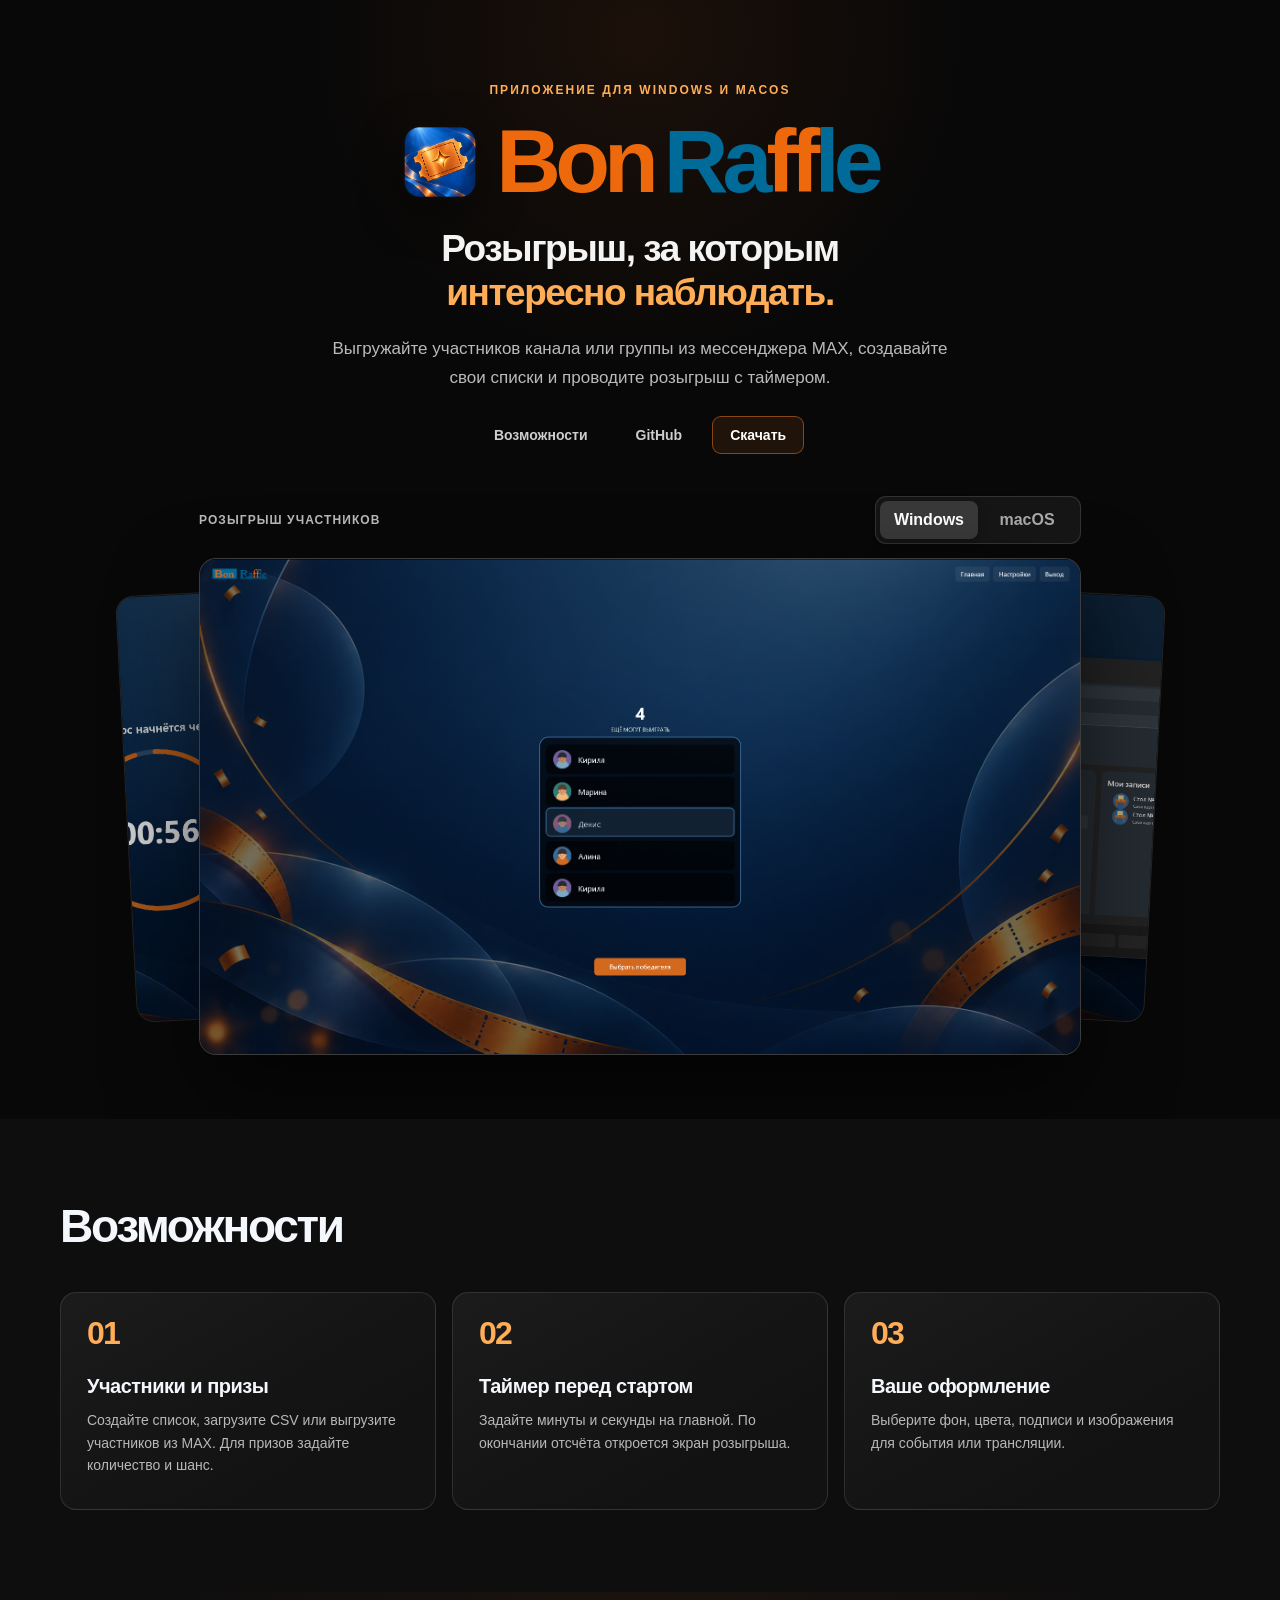
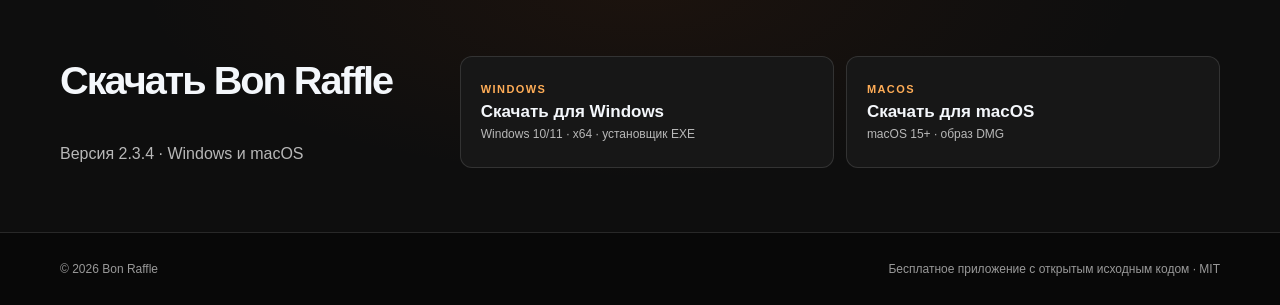
==== commit aae89dc2: "Refine mobile site layout and GitHub navigation" ====
--- a/docs/index.html
+++ b/docs/index.html
@@ -1 +1 @@
-<!doctype html> <html lang="ru"> <head> <meta charset="utf-8"> <meta name="viewport" content="width=device-width, initial-scale=1"> <meta name="theme-color" content="#080808"> <meta name="description" content="Bon Raffle — приложение для розыгрышей на Windows и macOS. Выгрузка участников каналов и групп из мессенджера MAX, свои списки, таймер и оформление."> <meta property="og:type" content="website"> <meta property="og:title" content="Bon Raffle — розыгрыши для сообществ MAX"> <meta property="og:description" content="Приложение для Windows и macOS: выгружайте участников из мессенджера MAX, настраивайте розыгрыш и выбирайте победителя."> <meta property="og:image" content="https://bonappetitabc.github.io/BonRaffle/screenshots/drum-participants-windows.png"> <link rel="canonical" href="https://bonappetitabc.github.io/BonRaffle/"> <link rel="icon" type="image/png" href="site/app-icon.png"> <link rel="stylesheet" href="site/style.css?v=3"> <title>Bon Raffle — розыгрыши для сообществ MAX на Windows и macOS</title> </head> <body> <a class="skip-link" href="#content">К содержимому</a> <main id="content"> <section class="hero" id="top" aria-labelledby="hero-title"> <div class="hero-glow" aria-hidden="true"></div> <div class="wrap hero-grid"> <div class="hero-copy"> <div class="eyebrow">Приложение для Windows и macOS</div> <div class="hero-brandline"><img class="hero-icon" src="site/app-icon.png" width="76" height="76" alt=""><h1 id="hero-title"><span class="wordmark-bon">Bon</span><span class="wordmark-raffle">Ra<span class="wordmark-ff">ff</span>le</span></h1></div> <p class="hero-tagline">Розыгрыш, за которым<br><span>интересно наблюдать.</span></p> <p class="hero-lead">Выгружайте участников канала или группы из мессенджера MAX, создавайте свои списки и проводите розыгрыш с таймером.</p> <nav class="hero-nav" aria-label="Разделы страницы"><a href="#features">Возможности</a><a class="nav-download" href="#download">Скачать</a></nav> </div> <div class="hero-showcase" id="preview"> <div class="showcase-header"> <div class="showcase-label" id="showcase-label">Розыгрыш участников</div> <div class="platform-tabs" role="group" aria-label="Платформа главного скриншота"> <button type="button" class="platform-tab is-active" data-platform="windows" aria-pressed="true">Windows</button> <button type="button" class="platform-tab" data-platform="macos" aria-pressed="false">macOS</button> </div> </div> <div class="showcase-stage"> <button type="button" class="showcase-peek showcase-peek-left" aria-label="Показать отсчёт перед розыгрышем"><img src="screenshots/countdown-windows.png" alt="" loading="lazy"></button> <button type="button" class="showcase-peek showcase-peek-right" aria-label="Показать список участников"><img src="screenshots/lists-participants-windows.png" alt="" loading="lazy"></button> <div class="app-window"> <img src="screenshots/drum-participants-windows.png" width="1919" height="1079" alt="Розыгрыш участников в Bon Raffle на Windows" fetchpriority="high"> </div> </div> <div class="showcase-mobile-controls"><button type="button" data-direction="previous">Назад</button><button type="button" data-direction="next">Далее</button></div> </div> </div> </section>  <section class="section intro-section" id="features" aria-labelledby="features-title"> <div class="wrap"> <div class="section-heading"><h2 id="features-title">Возможности</h2></div> <div class="feature-grid"> <article class="feature-card"><span class="feature-index" aria-hidden="true">01</span><h3>Участники и призы</h3><p>Создайте список, загрузите CSV или выгрузите участников из MAX. Для призов задайте количество и шанс.</p></article> <article class="feature-card"><span class="feature-index" aria-hidden="true">02</span><h3>Таймер перед стартом</h3><p>Задайте минуты и секунды на главной. По окончании отсчёта откроется экран розыгрыша.</p></article> <article class="feature-card"><span class="feature-index" aria-hidden="true">03</span><h3>Ваше оформление</h3><p>Выберите фон, цвета, подписи и изображения для события или трансляции.</p></article> </div> </div> </section>  <section class="section download-section" id="download" aria-labelledby="download-title"> <div class="wrap download-inner"> <h2 id="download-title">Скачать Bon Raffle</h2> <p class="download-lead">Версия 2.3.4 · Windows и macOS</p> <div class="download-grid"> <a class="download-card" href="https://github.com/bonappetitabc/BonRaffle/releases/download/v2.3.4/Bon-Raffle-Setup-2.3.4.exe"><span class="download-os">Windows</span><strong>Скачать для Windows</strong><small>Windows 10/11 · x64 · установщик EXE</small></a> <a class="download-card" href="https://github.com/bonappetitabc/BonRaffle/releases/download/v2.3.4/BonRaffle-macOS15-plus-2.3.4.dmg"><span class="download-os">macOS</span><strong>Скачать для macOS</strong><small>macOS 15+ · образ DMG</small></a> </div> </div> </section> </main>  <footer class="site-footer"><div class="wrap footer-inner"><span>© 2026 Bon Raffle</span><span>Бесплатное приложение с открытым исходным кодом · MIT</span></div></footer> <script src="site/app.js?v=3" defer></script> </body> </html>+<!doctype html> <html lang="ru"> <head> <meta charset="utf-8"> <meta name="viewport" content="width=device-width, initial-scale=1"> <meta name="theme-color" content="#080808"> <meta name="description" content="Bon Raffle — приложение для розыгрышей на Windows и macOS. Выгрузка участников каналов и групп из мессенджера MAX, свои списки, таймер и оформление."> <meta property="og:type" content="website"> <meta property="og:title" content="Bon Raffle — розыгрыши для сообществ MAX"> <meta property="og:description" content="Приложение для Windows и macOS: выгружайте участников из мессенджера MAX, настраивайте розыгрыш и выбирайте победителя."> <meta property="og:image" content="https://bonappetitabc.github.io/BonRaffle/screenshots/drum-participants-windows.png"> <link rel="canonical" href="https://bonappetitabc.github.io/BonRaffle/"> <link rel="icon" type="image/png" href="site/app-icon.png"> <link rel="stylesheet" href="site/style.css?v=3"> <title>Bon Raffle — розыгрыши для сообществ MAX на Windows и macOS</title> </head> <body> <a class="skip-link" href="#content">К содержимому</a> <main id="content"> <section class="hero" id="top" aria-labelledby="hero-title"> <div class="hero-glow" aria-hidden="true"></div> <div class="wrap hero-grid"> <div class="hero-copy"> <div class="eyebrow">Приложение для Windows и macOS</div> <div class="hero-brandline"><img class="hero-icon" src="site/app-icon.png" width="76" height="76" alt=""><h1 id="hero-title"><span class="wordmark-bon">Bon</span><span class="wordmark-raffle">Ra<span class="wordmark-ff">ff</span>le</span></h1></div> <p class="hero-tagline">Розыгрыш, за которым<br><span>интересно наблюдать.</span></p> <p class="hero-lead">Выгружайте участников канала или группы из мессенджера MAX, создавайте свои списки и проводите розыгрыш с таймером.</p> <nav class="hero-nav" aria-label="Разделы страницы"><a href="#features">Возможности</a><a href="https://github.com/bonappetitabc/BonRaffle">GitHub</a><a class="nav-download" href="#download">Скачать</a></nav> </div> <div class="hero-showcase" id="preview"> <div class="showcase-header"> <div class="showcase-label" id="showcase-label">Розыгрыш участников</div> <div class="platform-tabs" role="group" aria-label="Платформа главного скриншота"> <button type="button" class="platform-tab is-active" data-platform="windows" aria-pressed="true">Windows</button> <button type="button" class="platform-tab" data-platform="macos" aria-pressed="false">macOS</button> </div> </div> <div class="showcase-stage"> <button type="button" class="showcase-peek showcase-peek-left" aria-label="Показать отсчёт перед розыгрышем"><img src="screenshots/countdown-windows.png" alt="" loading="lazy"></button> <button type="button" class="showcase-peek showcase-peek-right" aria-label="Показать список участников"><img src="screenshots/lists-participants-windows.png" alt="" loading="lazy"></button> <div class="app-window"> <img src="screenshots/drum-participants-windows.png" width="1919" height="1079" alt="Розыгрыш участников в Bon Raffle на Windows" fetchpriority="high"> </div> </div> <div class="showcase-mobile-controls"><button type="button" data-direction="previous">Назад</button><button type="button" data-direction="next">Далее</button></div> </div> </div> </section>  <section class="section intro-section" id="features" aria-labelledby="features-title"> <div class="wrap"> <div class="section-heading"><h2 id="features-title">Возможности</h2></div> <div class="feature-grid"> <article class="feature-card"><span class="feature-index" aria-hidden="true">01</span><h3>Участники и призы</h3><p>Создайте список, загрузите CSV или выгрузите участников из MAX. Для призов задайте количество и шанс.</p></article> <article class="feature-card"><span class="feature-index" aria-hidden="true">02</span><h3>Таймер перед стартом</h3><p>Задайте минуты и секунды на главной. По окончании отсчёта откроется экран розыгрыша.</p></article> <article class="feature-card"><span class="feature-index" aria-hidden="true">03</span><h3>Ваше оформление</h3><p>Выберите фон, цвета, подписи и изображения для события или трансляции.</p></article> </div> </div> </section>  <section class="section download-section" id="download" aria-labelledby="download-title"> <div class="wrap download-inner"> <h2 id="download-title">Скачать Bon Raffle</h2> <p class="download-lead">Версия 2.3.4 · Windows и macOS</p> <div class="download-grid"> <a class="download-card" href="https://github.com/bonappetitabc/BonRaffle/releases/download/v2.3.4/Bon-Raffle-Setup-2.3.4.exe"><span class="download-os">Windows</span><strong>Скачать для Windows</strong><small>Windows 10/11 · x64 · установщик EXE</small></a> <a class="download-card" href="https://github.com/bonappetitabc/BonRaffle/releases/download/v2.3.4/BonRaffle-macOS15-plus-2.3.4.dmg"><span class="download-os">macOS</span><strong>Скачать для macOS</strong><small>macOS 15+ · образ DMG</small></a> </div> </div> </section> </main>  <footer class="site-footer"><div class="wrap footer-inner"><span>© 2026 Bon Raffle</span><span>Бесплатное приложение с открытым исходным кодом · MIT</span></div></footer> <script src="site/app.js?v=3" defer></script> </body> </html>
--- a/docs/site/style.css
+++ b/docs/site/style.css
@@ -1 +1 @@
-:root { color-scheme: dark; --bg: #080808; --panel: #141414; --panel-light: #1b1b1b; --line: rgba(255, 255, 255, .13); --text: #f4f7fb; --muted: #b8b8b8; --orange: #f47a22; --orange-light: #ffad57; font-family: Inter, -apple-system, BlinkMacSystemFont, "Segoe UI", sans-serif; font-synthesis: none; scroll-behavior: smooth; }  * { box-sizing: border-box; } body { margin: 0; background: var(--bg); color: var(--text); } button, a { -webkit-tap-highlight-color: transparent; } a { color: inherit; text-decoration: none; } button { font: inherit; } img { display: block; max-width: 100%; } ::selection { color: #fff; background: #a94e17; } :focus-visible { outline: 3px solid var(--orange-light); outline-offset: 4px; } .wrap { width: min(1160px, calc(100% - 48px)); margin-inline: auto; } .skip-link { position: absolute; top: -100px; left: 12px; z-index: 100; padding: 12px 16px; background: #fff; color: #111; } .skip-link:focus { top: 12px; }  .hero-brandline h1 { display: inline-flex; align-items: baseline; gap: .12em; font-weight: 800; } .wordmark-bon { color: #ee690b; } .wordmark-raffle { color: #006a99; } .wordmark-ff { color: #ee690b; } .hero { position: relative; overflow: hidden; background: #080808; } .hero-glow { position: absolute; top: -320px; left: calc(50% - 355px); width: 710px; height: 710px; border-radius: 50%; background: radial-gradient(circle, rgba(170,75,20,.12), transparent 68%); pointer-events: none; } .hero-grid { position: relative; z-index: 1; display: flex; flex-direction: column; align-items: center; gap: 42px; padding-block: 80px 64px; } .hero-copy { max-width: 760px; text-align: center; } .hero-brandline { display: flex; align-items: center; justify-content: center; gap: 18px; margin: 18px 0 20px; } .hero-icon { width: 76px; height: 76px; flex: none; border-radius: 19px; box-shadow: 0 14px 45px rgba(0,0,0,.4); } .eyebrow, .section-kicker { color: var(--orange-light); font-size: 12px; font-weight: 800; letter-spacing: .17em; text-transform: uppercase; } .eyebrow { display: inline-block; } h1, h2, h3, p { margin-top: 0; } h1 { margin: 0; font-size: clamp(58px, 6vw, 80px); line-height: 1.04; letter-spacing: -.065em; } .hero-brandline h1 { font-size: clamp(68px, 7vw, 96px); line-height: 1.02; letter-spacing: -.065em; } .hero-tagline { margin: 0 auto 20px; color: #f4f4f4; font-size: clamp(27px, 3vw, 37px); font-weight: 750; line-height: 1.18; letter-spacing: -.04em; } .hero-tagline span { color: var(--orange-light); } .hero-lead { max-width: 630px; margin-inline: auto; color: #bababa; font-size: 17px; line-height: 1.7; } .hero-nav { display: flex; justify-content: center; align-items: center; gap: 12px; margin-top: 24px; color: #cecece; font-size: 14px; font-weight: 650; } .hero-nav a { padding: 10px 17px; border: 1px solid transparent; border-radius: 9px; } .hero-nav a:hover { color: var(--orange-light); background: rgba(255,255,255,.05); } .hero-nav .nav-download { color: #fff; border-color: rgba(244,122,34,.5); background: rgba(244,122,34,.1); } .hero-showcase { width: min(100%, 1050px); min-width: 0; } .showcase-header { display: flex; width: 84%; margin: 0 auto 14px; justify-content: space-between; align-items: center; gap: 18px; } .showcase-label { color: #b9b9b9; font-size: 12px; font-weight: 700; letter-spacing: .09em; text-transform: uppercase; } .showcase-stage { position: relative; isolation: isolate; } .showcase-peek { position: absolute; z-index: 0; top: 7%; bottom: 7%; width: 12%; padding: 0; overflow: hidden; border: 1px solid rgba(255,255,255,.12); border-radius: 18px; background: #111; filter: brightness(.8); cursor: pointer; transition: filter .2s; } .showcase-peek:hover { filter: brightness(1); } .showcase-peek-left { left: 1%; transform: rotate(-3deg); } .showcase-peek-right { right: 1%; transform: rotate(3deg); } .showcase-peek img { width: 100%; height: 100%; object-fit: cover; object-position: center; } .showcase-peek-left img { object-position: 55% center; } .showcase-peek-right img { object-position: 45% center; } .app-window { position: relative; z-index: 1; display: grid; place-items: center; width: 84%; margin-inline: auto; overflow: hidden; aspect-ratio: 16 / 9; border: 1px solid rgba(255,255,255,.18); border-radius: 17px; background: #111; box-shadow: 0 38px 85px rgba(0,0,0,.55); } .app-window img { width: 100%; height: 100%; object-fit: cover; object-position: center top; } .showcase-mobile-controls { display: none; }  .section { padding-block: 82px; scroll-margin-top: 18px; } .intro-section { background: #0e0e0e; } .section-heading { display: flex; align-items: end; justify-content: space-between; gap: 36px; margin-bottom: 40px; } .section-kicker { margin-bottom: 16px; } h2 { margin-bottom: 0; font-size: clamp(34px, 3.6vw, 50px); line-height: 1.12; letter-spacing: -.05em; } .section-heading > p { max-width: 380px; margin-bottom: 4px; color: var(--muted); line-height: 1.7; } .feature-grid { display: grid; grid-template-columns: repeat(3, minmax(0, 1fr)); gap: 16px; } .feature-card { min-height: 218px; padding: 24px 26px; border: 1px solid rgba(255,255,255,.12); border-radius: 16px; background: linear-gradient(150deg, #1b1b1b, #121212 72%); transition: border-color .2s; } .feature-card:hover { border-color: rgba(244,122,34,.5); } .feature-index { display: inline-block; margin-bottom: 26px; color: var(--orange-light); font-size: 32px; font-weight: 800; line-height: 1; letter-spacing: -.06em; } .feature-card h3 { margin: 0 0 11px; font-size: 20px; letter-spacing: -.025em; } .feature-card p { margin-bottom: 0; color: var(--muted); font-size: 14px; line-height: 1.6; }  .platform-tabs { display: inline-flex; padding: 4px; border: 1px solid var(--line); border-radius: 11px; background: #161616; } .platform-tab { min-width: 98px; padding: 10px 14px; border: 0; border-radius: 8px; background: transparent; color: #aaa; font-weight: 700; cursor: pointer; } .platform-tab:hover { color: #fff; } .platform-tab.is-active { color: #fff; background: #393939; box-shadow: 0 3px 10px rgba(0,0,0,.2); }  .download-section { position: relative; overflow: hidden; padding-block: 64px; background: radial-gradient(ellipse at 50% 0%, rgba(148,61,12,.1), transparent 55%), #0e0e0e; } .download-inner { position: relative; z-index: 1; display: grid; grid-template-columns: minmax(0, .8fr) minmax(0, 1.7fr); align-items: center; gap: 42px; } .download-inner h2 { font-size: clamp(31px, 3.1vw, 43px); } .download-lead { grid-column: 1; margin: -8px 0 0; color: var(--muted); line-height: 1.6; } .download-grid { grid-column: 2; grid-row: 1 / span 2; display: grid; grid-template-columns: repeat(2, minmax(0, 1fr)); gap: 12px; text-align: left; } .download-card { position: relative; display: flex; flex-direction: column; justify-content: center; min-height: 112px; padding: 17px 20px; border: 1px solid rgba(244,122,34,.3); border-radius: 12px; background: #171717; transition: border-color .2s, background .2s; } .download-card:hover { border-color: var(--orange-light); background: #202020; } .download-os { margin-bottom: 7px; color: var(--orange-light); font-size: 11px; font-weight: 800; letter-spacing: .13em; text-transform: uppercase; } .download-card strong { margin-bottom: 5px; font-size: 17px; } .download-card small { color: var(--muted); font-size: 12px; } .site-footer { border-top: 1px solid var(--line); background: #080808; } .footer-inner { min-height: 72px; display: flex; justify-content: space-between; align-items: center; gap: 20px; color: #999; font-size: 12px; }  @media (max-width: 960px) { .hero-grid { gap: 38px; padding-block: 70px 58px; } .hero-copy { max-width: 690px; } .feature-grid { gap: 12px; } .feature-card { padding: 20px; } .download-inner { display: block; text-align: center; } .download-lead { margin: 10px auto 24px; } .download-grid { max-width: 770px; margin-inline: auto; } }  @media (max-width: 760px) { .feature-grid { grid-template-columns: 1fr; gap: 32px; } }  @media (max-width: 640px) { .wrap { width: min(100% - 30px, 1160px); } .hero-nav { gap: 7px; font-size: 12px; } .hero-nav a { padding: 9px 11px; } .hero-grid { padding-block: 70px 55px; } .hero-brandline { gap: 11px; } .hero-icon { width: 55px; height: 55px; border-radius: 14px; } .hero-brandline h1 { font-size: clamp(44px, 11vw, 64px); } .hero-lead { font-size: 15px; } .showcase-header, .app-window { width: 100%; } .showcase-peek { display: none; } .showcase-mobile-controls { display: flex; justify-content: center; gap: 10px; margin-top: 14px; } .showcase-mobile-controls button { min-width: 110px; padding: 9px 14px; border: 1px solid var(--line); border-radius: 8px; color: var(--text); background: #1b1b1b; cursor: pointer; } .showcase-header { flex-wrap: wrap; } .section { padding-block: 75px; } .section-heading { display: block; } .section-heading > p { margin-top: 15px; } .feature-grid, .download-grid { grid-template-columns: 1fr; } .feature-grid { gap: 32px; } .footer-inner { padding-block: 25px; flex-wrap: wrap; justify-content: center; text-align: center; } }  @media (prefers-reduced-motion: reduce) { :root { scroll-behavior: auto; } .download-card, .feature-card, .showcase-peek { transition: none; } }+:root { color-scheme: dark; --bg: #080808; --panel: #141414; --panel-light: #1b1b1b; --line: rgba(255, 255, 255, .13); --text: #f4f7fb; --muted: #b8b8b8; --orange: #f47a22; --orange-light: #ffad57; font-family: Inter, -apple-system, BlinkMacSystemFont, "Segoe UI", sans-serif; font-synthesis: none; scroll-behavior: smooth; }  * { box-sizing: border-box; } body { margin: 0; background: var(--bg); color: var(--text); } button, a { -webkit-tap-highlight-color: transparent; } a { color: inherit; text-decoration: none; } button { font: inherit; } img { display: block; max-width: 100%; } ::selection { color: #fff; background: #a94e17; } :focus-visible { outline: 3px solid var(--orange-light); outline-offset: 4px; } .wrap { width: min(1160px, calc(100% - 48px)); margin-inline: auto; } .skip-link { position: absolute; top: -100px; left: 12px; z-index: 100; padding: 12px 16px; background: #fff; color: #111; } .skip-link:focus { top: 12px; }  .hero-brandline h1 { display: inline-flex; align-items: baseline; gap: .12em; font-weight: 800; } .wordmark-bon { color: #ee690b; } .wordmark-raffle { color: #006a99; } .wordmark-ff { color: #ee690b; } .hero { position: relative; overflow: hidden; background: #080808; } .hero-glow { position: absolute; top: -320px; left: calc(50% - 355px); width: 710px; height: 710px; border-radius: 50%; background: radial-gradient(circle, rgba(170,75,20,.12), transparent 68%); pointer-events: none; } .hero-grid { position: relative; z-index: 1; display: flex; flex-direction: column; align-items: center; gap: 42px; padding-block: 80px 64px; } .hero-copy { max-width: 760px; text-align: center; } .hero-brandline { display: flex; align-items: center; justify-content: center; gap: 18px; margin: 18px 0 20px; } .hero-icon { width: 76px; height: 76px; flex: none; border-radius: 19px; box-shadow: 0 14px 45px rgba(0,0,0,.4); } .eyebrow, .section-kicker { color: var(--orange-light); font-size: 12px; font-weight: 800; letter-spacing: .17em; text-transform: uppercase; } .eyebrow { display: inline-block; } h1, h2, h3, p { margin-top: 0; } h1 { margin: 0; font-size: clamp(58px, 6vw, 80px); line-height: 1.04; letter-spacing: -.065em; } .hero-brandline h1 { font-size: clamp(68px, 7vw, 96px); line-height: 1.02; letter-spacing: -.065em; } .hero-tagline { margin: 0 auto 20px; color: #f4f4f4; font-size: clamp(27px, 3vw, 37px); font-weight: 750; line-height: 1.18; letter-spacing: -.04em; } .hero-tagline span { color: var(--orange-light); } .hero-lead { max-width: 630px; margin-inline: auto; color: #bababa; font-size: 17px; line-height: 1.7; } .hero-nav { display: flex; justify-content: center; align-items: center; gap: 12px; margin-top: 24px; color: #cecece; font-size: 14px; font-weight: 650; } .hero-nav a { padding: 10px 17px; border: 1px solid transparent; border-radius: 9px; } .hero-nav a:hover { color: var(--orange-light); background: rgba(255,255,255,.05); } .hero-nav .nav-download { color: #fff; border-color: rgba(244,122,34,.5); background: rgba(244,122,34,.1); } .hero-showcase { width: min(100%, 1050px); min-width: 0; } .showcase-header { display: flex; width: 84%; margin: 0 auto 14px; justify-content: space-between; align-items: center; gap: 18px; } .showcase-label { color: #b9b9b9; font-size: 12px; font-weight: 700; letter-spacing: .09em; text-transform: uppercase; } .showcase-stage { position: relative; isolation: isolate; } .showcase-peek { position: absolute; z-index: 0; top: 7%; bottom: 7%; width: 12%; padding: 0; overflow: hidden; border: 1px solid rgba(255,255,255,.12); border-radius: 18px; background: #111; filter: brightness(.8); cursor: pointer; transition: filter .2s; } .showcase-peek:hover { filter: brightness(1); } .showcase-peek-left { left: 1%; transform: rotate(-3deg); } .showcase-peek-right { right: 1%; transform: rotate(3deg); } .showcase-peek img { width: 100%; height: 100%; object-fit: cover; object-position: center; } .showcase-peek-left img { object-position: 55% center; } .showcase-peek-right img { object-position: 45% center; } .app-window { position: relative; z-index: 1; display: grid; place-items: center; width: 84%; margin-inline: auto; overflow: hidden; aspect-ratio: 16 / 9; border: 1px solid rgba(255,255,255,.18); border-radius: 17px; background: #111; box-shadow: 0 38px 85px rgba(0,0,0,.55); } .app-window img { width: 100%; height: 100%; object-fit: cover; object-position: center top; } .showcase-mobile-controls { display: none; }  .section { padding-block: 82px; scroll-margin-top: 18px; } .intro-section { background: #0e0e0e; } .section-heading { display: flex; align-items: end; justify-content: space-between; gap: 36px; margin-bottom: 40px; } .section-kicker { margin-bottom: 16px; } h2 { margin-bottom: 0; font-size: clamp(34px, 3.6vw, 50px); line-height: 1.12; letter-spacing: -.05em; } .section-heading > p { max-width: 380px; margin-bottom: 4px; color: var(--muted); line-height: 1.7; } .feature-grid { display: grid; grid-template-columns: repeat(3, minmax(0, 1fr)); gap: 16px; } .feature-card { min-height: 218px; padding: 24px 26px; border: 1px solid rgba(255,255,255,.12); border-radius: 16px; background: linear-gradient(150deg, #1b1b1b, #121212 72%); transition: border-color .2s; } .feature-card:hover { border-color: rgba(244,122,34,.5); } .feature-index { display: inline-block; margin-bottom: 26px; color: var(--orange-light); font-size: 32px; font-weight: 800; line-height: 1; letter-spacing: -.06em; } .feature-card h3 { margin: 0 0 11px; font-size: 20px; letter-spacing: -.025em; } .feature-card p { margin-bottom: 0; color: var(--muted); font-size: 14px; line-height: 1.6; }  .platform-tabs { display: inline-flex; padding: 4px; border: 1px solid var(--line); border-radius: 11px; background: #161616; } .platform-tab { min-width: 98px; padding: 10px 14px; border: 0; border-radius: 8px; background: transparent; color: #aaa; font-weight: 700; cursor: pointer; } .platform-tab:hover { color: #fff; } .platform-tab.is-active { color: #fff; background: #393939; box-shadow: 0 3px 10px rgba(0,0,0,.2); }  .download-section { position: relative; overflow: hidden; padding-block: 64px; background: radial-gradient(ellipse at 50% 0%, rgba(148,61,12,.1), transparent 55%), #0e0e0e; } .download-inner { position: relative; z-index: 1; display: grid; grid-template-columns: minmax(0, .8fr) minmax(0, 1.7fr); align-items: center; gap: 42px; } .download-inner h2 { font-size: clamp(31px, 3.1vw, 43px); } .download-lead { grid-column: 1; margin: -8px 0 0; color: var(--muted); line-height: 1.6; } .download-grid { grid-column: 2; grid-row: 1 / span 2; display: grid; grid-template-columns: repeat(2, minmax(0, 1fr)); gap: 12px; text-align: left; } .download-card { position: relative; display: flex; flex-direction: column; justify-content: center; min-height: 112px; padding: 17px 20px; border: 1px solid rgba(255,255,255,.12); border-radius: 12px; background: #171717; transition: border-color .2s, background .2s; } .download-card:hover { border-color: rgba(244,122,34,.5); background: #202020; } .download-os { margin-bottom: 7px; color: var(--orange-light); font-size: 11px; font-weight: 800; letter-spacing: .13em; text-transform: uppercase; } .download-card strong { margin-bottom: 5px; font-size: 17px; } .download-card small { color: var(--muted); font-size: 12px; } .site-footer { border-top: 1px solid var(--line); background: #080808; } .footer-inner { min-height: 72px; display: flex; justify-content: space-between; align-items: center; gap: 20px; color: #999; font-size: 12px; }  @media (max-width: 960px) { .hero-grid { gap: 38px; padding-block: 70px 58px; } .hero-copy { max-width: 690px; } .feature-grid { gap: 12px; } .feature-card { padding: 20px; } .download-inner { display: block; text-align: center; } .download-lead { margin: 10px auto 24px; } .download-grid { max-width: 770px; margin-inline: auto; } }  @media (max-width: 760px) { .feature-grid { grid-template-columns: 1fr; gap: 32px; } }  @media (max-width: 640px) { .wrap { width: min(100% - 30px, 1160px); } .hero-nav { gap: 7px; font-size: 12px; } .hero-nav a { padding: 9px 11px; } .hero-grid { gap: 24px; padding-block: 48px 20px; } .hero-brandline { gap: 11px; } .hero-icon { width: 55px; height: 55px; border-radius: 14px; } .hero-brandline h1 { font-size: clamp(44px, 11vw, 64px); } .hero-lead { font-size: 15px; } .showcase-header, .app-window { width: 100%; } .showcase-peek { display: none; } .showcase-mobile-controls { display: flex; justify-content: center; gap: 10px; margin-top: 14px; } .showcase-mobile-controls button { min-width: 110px; padding: 9px 14px; border: 1px solid var(--line); border-radius: 8px; color: var(--text); background: #1b1b1b; cursor: pointer; } .showcase-header { flex-direction: column; align-items: flex-start; gap: 14px; } .section { padding-block: 48px; } .section-heading { display: block; margin-bottom: 26px; } .section-heading > p { margin-top: 15px; } .feature-grid, .download-grid { grid-template-columns: 1fr; } .feature-grid { gap: 32px; } .feature-card { min-height: 0; } .footer-inner { padding-block: 25px; flex-wrap: wrap; justify-content: center; text-align: center; } }  @media (prefers-reduced-motion: reduce) { :root { scroll-behavior: auto; } .download-card, .feature-card, .showcase-peek { transition: none; } }
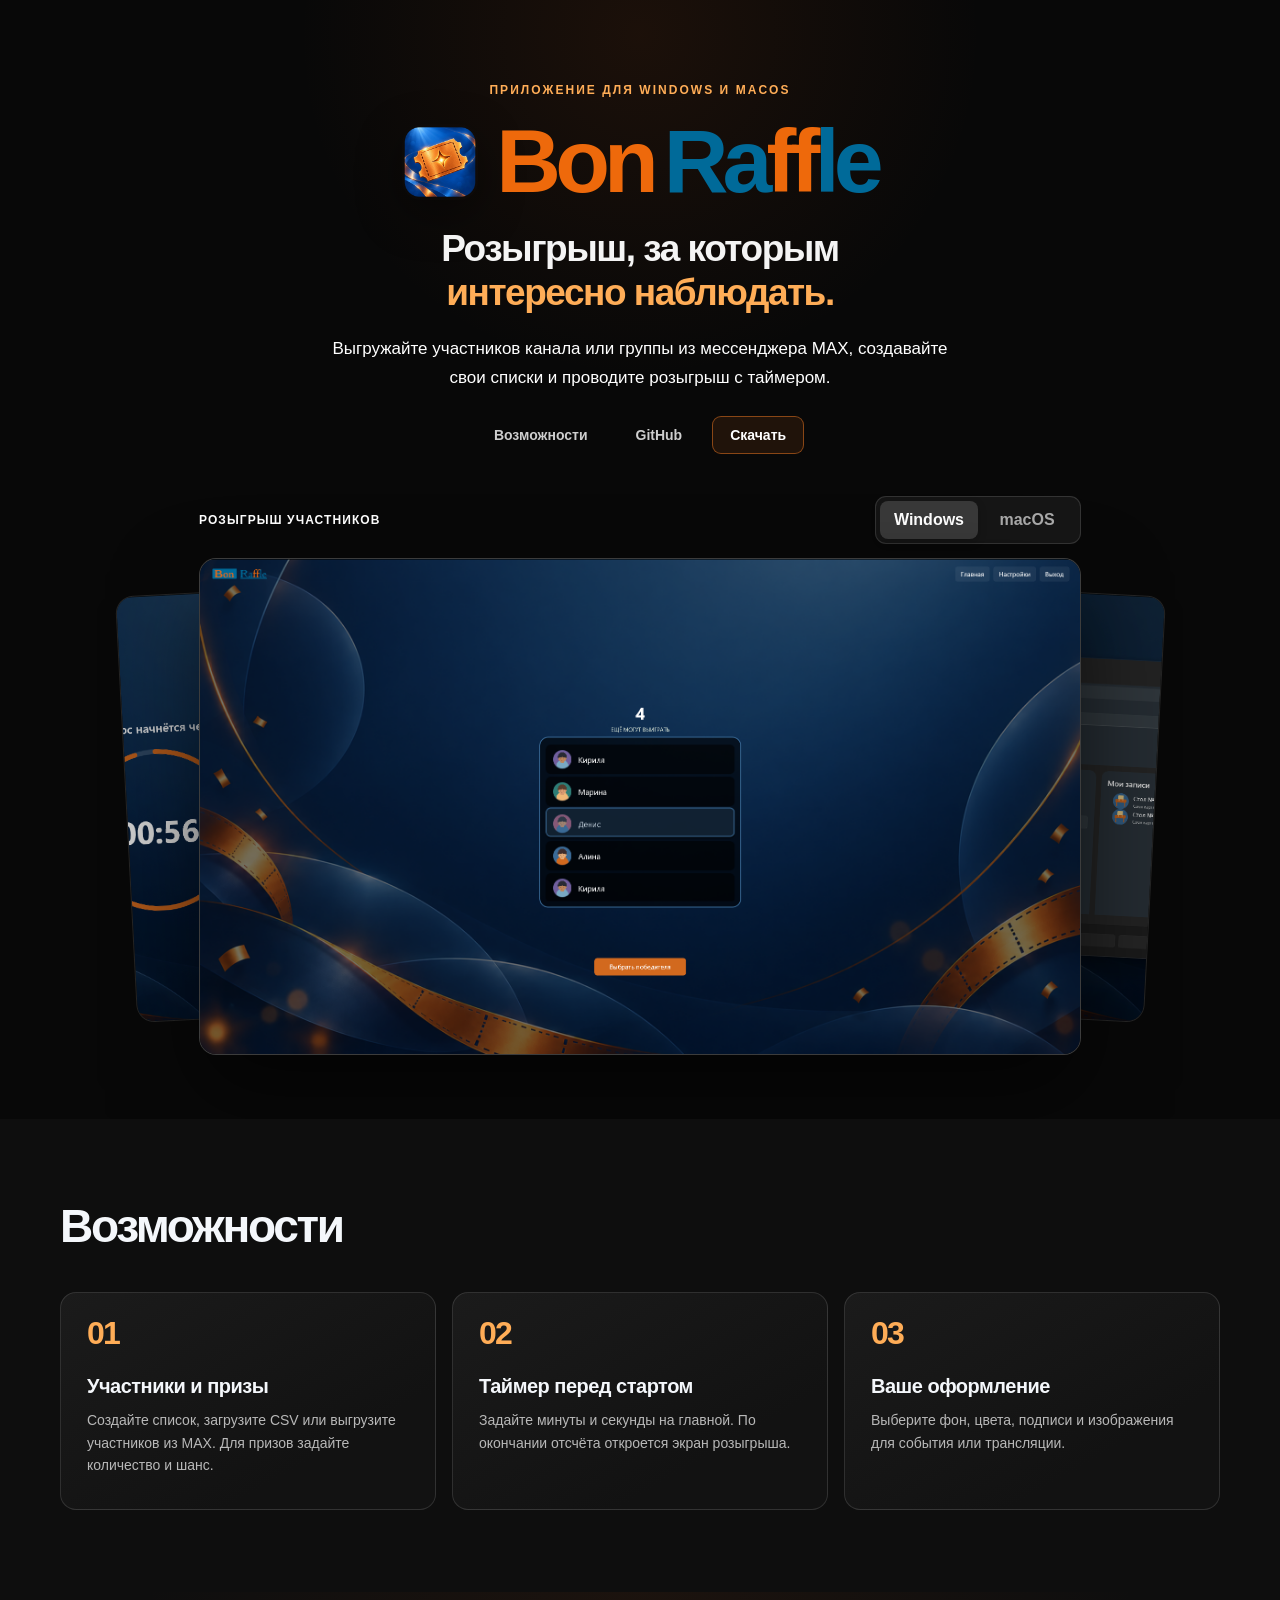
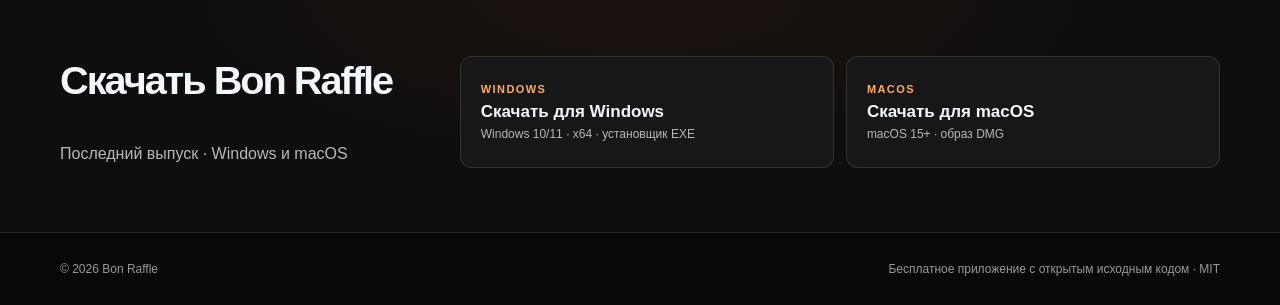
==== commit 3f22c69c: "Load latest release downloads on site" ====
--- a/docs/index.html
+++ b/docs/index.html
@@ -1 +1 @@
-<!doctype html> <html lang="ru"> <head> <meta charset="utf-8"> <meta name="viewport" content="width=device-width, initial-scale=1"> <meta name="theme-color" content="#080808"> <meta name="description" content="Bon Raffle — приложение для розыгрышей на Windows и macOS. Выгрузка участников каналов и групп из мессенджера MAX, свои списки, таймер и оформление."> <meta property="og:type" content="website"> <meta property="og:title" content="Bon Raffle — розыгрыши для сообществ MAX"> <meta property="og:description" content="Приложение для Windows и macOS: выгружайте участников из мессенджера MAX, настраивайте розыгрыш и выбирайте победителя."> <meta property="og:image" content="https://bonappetitabc.github.io/BonRaffle/screenshots/drum-participants-windows.png"> <link rel="canonical" href="https://bonappetitabc.github.io/BonRaffle/"> <link rel="icon" type="image/png" href="site/app-icon.png"> <link rel="stylesheet" href="site/style.css?v=3"> <title>Bon Raffle — розыгрыши для сообществ MAX на Windows и macOS</title> </head> <body> <a class="skip-link" href="#content">К содержимому</a> <main id="content"> <section class="hero" id="top" aria-labelledby="hero-title"> <div class="hero-glow" aria-hidden="true"></div> <div class="wrap hero-grid"> <div class="hero-copy"> <div class="eyebrow">Приложение для Windows и macOS</div> <div class="hero-brandline"><img class="hero-icon" src="site/app-icon.png" width="76" height="76" alt=""><h1 id="hero-title"><span class="wordmark-bon">Bon</span><span class="wordmark-raffle">Ra<span class="wordmark-ff">ff</span>le</span></h1></div> <p class="hero-tagline">Розыгрыш, за которым<br><span>интересно наблюдать.</span></p> <p class="hero-lead">Выгружайте участников канала или группы из мессенджера MAX, создавайте свои списки и проводите розыгрыш с таймером.</p> <nav class="hero-nav" aria-label="Разделы страницы"><a href="#features">Возможности</a><a href="https://github.com/bonappetitabc/BonRaffle">GitHub</a><a class="nav-download" href="#download">Скачать</a></nav> </div> <div class="hero-showcase" id="preview"> <div class="showcase-header"> <div class="showcase-label" id="showcase-label">Розыгрыш участников</div> <div class="platform-tabs" role="group" aria-label="Платформа главного скриншота"> <button type="button" class="platform-tab is-active" data-platform="windows" aria-pressed="true">Windows</button> <button type="button" class="platform-tab" data-platform="macos" aria-pressed="false">macOS</button> </div> </div> <div class="showcase-stage"> <button type="button" class="showcase-peek showcase-peek-left" aria-label="Показать отсчёт перед розыгрышем"><img src="screenshots/countdown-windows.png" alt="" loading="lazy"></button> <button type="button" class="showcase-peek showcase-peek-right" aria-label="Показать список участников"><img src="screenshots/lists-participants-windows.png" alt="" loading="lazy"></button> <div class="app-window"> <img src="screenshots/drum-participants-windows.png" width="1919" height="1079" alt="Розыгрыш участников в Bon Raffle на Windows" fetchpriority="high"> </div> </div> <div class="showcase-mobile-controls"><button type="button" data-direction="previous">Назад</button><button type="button" data-direction="next">Далее</button></div> </div> </div> </section>  <section class="section intro-section" id="features" aria-labelledby="features-title"> <div class="wrap"> <div class="section-heading"><h2 id="features-title">Возможности</h2></div> <div class="feature-grid"> <article class="feature-card"><span class="feature-index" aria-hidden="true">01</span><h3>Участники и призы</h3><p>Создайте список, загрузите CSV или выгрузите участников из MAX. Для призов задайте количество и шанс.</p></article> <article class="feature-card"><span class="feature-index" aria-hidden="true">02</span><h3>Таймер перед стартом</h3><p>Задайте минуты и секунды на главной. По окончании отсчёта откроется экран розыгрыша.</p></article> <article class="feature-card"><span class="feature-index" aria-hidden="true">03</span><h3>Ваше оформление</h3><p>Выберите фон, цвета, подписи и изображения для события или трансляции.</p></article> </div> </div> </section>  <section class="section download-section" id="download" aria-labelledby="download-title"> <div class="wrap download-inner"> <h2 id="download-title">Скачать Bon Raffle</h2> <p class="download-lead">Версия 2.3.4 · Windows и macOS</p> <div class="download-grid"> <a class="download-card" href="https://github.com/bonappetitabc/BonRaffle/releases/download/v2.3.4/Bon-Raffle-Setup-2.3.4.exe"><span class="download-os">Windows</span><strong>Скачать для Windows</strong><small>Windows 10/11 · x64 · установщик EXE</small></a> <a class="download-card" href="https://github.com/bonappetitabc/BonRaffle/releases/download/v2.3.4/BonRaffle-macOS15-plus-2.3.4.dmg"><span class="download-os">macOS</span><strong>Скачать для macOS</strong><small>macOS 15+ · образ DMG</small></a> </div> </div> </section> </main>  <footer class="site-footer"><div class="wrap footer-inner"><span>© 2026 Bon Raffle</span><span>Бесплатное приложение с открытым исходным кодом · MIT</span></div></footer> <script src="site/app.js?v=3" defer></script> </body> </html>+<!doctype html> <html lang="ru"> <head> <meta charset="utf-8"> <meta name="viewport" content="width=device-width, initial-scale=1"> <meta name="theme-color" content="#080808"> <meta name="description" content="Bon Raffle — приложение для розыгрышей на Windows и macOS. Выгрузка участников каналов и групп из мессенджера MAX, свои списки, таймер и оформление."> <meta property="og:type" content="website"> <meta property="og:title" content="Bon Raffle — розыгрыши для сообществ MAX"> <meta property="og:description" content="Приложение для Windows и macOS: выгружайте участников из мессенджера MAX, настраивайте розыгрыш и выбирайте победителя."> <meta property="og:image" content="https://bonappetitabc.github.io/BonRaffle/screenshots/drum-participants-windows.png"> <link rel="canonical" href="https://bonappetitabc.github.io/BonRaffle/"> <link rel="icon" type="image/png" href="site/app-icon.png"> <link rel="stylesheet" href="site/style.css?v=3"> <title>Bon Raffle — розыгрыши для сообществ MAX на Windows и macOS</title> </head> <body> <a class="skip-link" href="#content">К содержимому</a> <main id="content"> <section class="hero" id="top" aria-labelledby="hero-title"> <div class="hero-glow" aria-hidden="true"></div> <div class="wrap hero-grid"> <div class="hero-copy"> <div class="eyebrow">Приложение для Windows и macOS</div> <div class="hero-brandline"><img class="hero-icon" src="site/app-icon.png" width="76" height="76" alt=""><h1 id="hero-title"><span class="wordmark-bon">Bon</span><span class="wordmark-raffle">Ra<span class="wordmark-ff">ff</span>le</span></h1></div> <p class="hero-tagline">Розыгрыш, за которым<br><span>интересно наблюдать.</span></p> <p class="hero-lead">Выгружайте участников канала или группы из мессенджера MAX, создавайте свои списки и проводите розыгрыш с таймером.</p> <nav class="hero-nav" aria-label="Разделы страницы"><a href="#features">Возможности</a><a href="https://github.com/bonappetitabc/BonRaffle">GitHub</a><a class="nav-download" href="#download">Скачать</a></nav> </div> <div class="hero-showcase" id="preview"> <div class="showcase-header"> <div class="showcase-label" id="showcase-label">Розыгрыш участников</div> <div class="platform-tabs" role="group" aria-label="Платформа главного скриншота"> <button type="button" class="platform-tab is-active" data-platform="windows" aria-pressed="true">Windows</button> <button type="button" class="platform-tab" data-platform="macos" aria-pressed="false">macOS</button> </div> </div> <div class="showcase-stage"> <button type="button" class="showcase-peek showcase-peek-left" aria-label="Показать отсчёт перед розыгрышем"><img src="screenshots/countdown-windows.png" alt="" loading="lazy"></button> <button type="button" class="showcase-peek showcase-peek-right" aria-label="Показать список участников"><img src="screenshots/lists-participants-windows.png" alt="" loading="lazy"></button> <div class="app-window"> <img src="screenshots/drum-participants-windows.png" width="1919" height="1079" alt="Розыгрыш участников в Bon Raffle на Windows" fetchpriority="high"> </div> </div> <div class="showcase-mobile-controls"><button type="button" data-direction="previous">Назад</button><button type="button" data-direction="next">Далее</button></div> </div> </div> </section>  <section class="section intro-section" id="features" aria-labelledby="features-title"> <div class="wrap"> <div class="section-heading"><h2 id="features-title">Возможности</h2></div> <div class="feature-grid"> <article class="feature-card"><span class="feature-index" aria-hidden="true">01</span><h3>Участники и призы</h3><p>Создайте список, загрузите CSV или выгрузите участников из MAX. Для призов задайте количество и шанс.</p></article> <article class="feature-card"><span class="feature-index" aria-hidden="true">02</span><h3>Таймер перед стартом</h3><p>Задайте минуты и секунды на главной. По окончании отсчёта откроется экран розыгрыша.</p></article> <article class="feature-card"><span class="feature-index" aria-hidden="true">03</span><h3>Ваше оформление</h3><p>Выберите фон, цвета, подписи и изображения для события или трансляции.</p></article> </div> </div> </section>  <section class="section download-section" id="download" aria-labelledby="download-title"> <div class="wrap download-inner"> <h2 id="download-title">Скачать Bon Raffle</h2> <p class="download-lead" aria-live="polite">Последний выпуск · Windows и macOS</p> <div class="download-grid"> <a class="download-card" data-download-platform="windows" href="https://github.com/bonappetitabc/BonRaffle/releases/latest"><span class="download-os">Windows</span><strong>Скачать для Windows</strong><small>Windows 10/11 · x64 · установщик EXE</small></a> <a class="download-card" data-download-platform="macos" href="https://github.com/bonappetitabc/BonRaffle/releases/latest"><span class="download-os">macOS</span><strong>Скачать для macOS</strong><small>macOS 15+ · образ DMG</small></a> </div> </div> </section> </main>  <footer class="site-footer"><div class="wrap footer-inner"><span>© 2026 Bon Raffle</span><span>Бесплатное приложение с открытым исходным кодом · MIT</span></div></footer> <script src="site/app.js?v=4" defer></script> </body> </html>
--- a/docs/site/style.css
+++ b/docs/site/style.css
@@ -1 +1 @@
-:root { color-scheme: dark; --bg: #080808; --panel: #141414; --panel-light: #1b1b1b; --line: rgba(255, 255, 255, .13); --text: #f4f7fb; --muted: #b8b8b8; --orange: #f47a22; --orange-light: #ffad57; font-family: Inter, -apple-system, BlinkMacSystemFont, "Segoe UI", sans-serif; font-synthesis: none; scroll-behavior: smooth; }  * { box-sizing: border-box; } body { margin: 0; background: var(--bg); color: var(--text); } button, a { -webkit-tap-highlight-color: transparent; } a { color: inherit; text-decoration: none; } button { font: inherit; } img { display: block; max-width: 100%; } ::selection { color: #fff; background: #a94e17; } :focus-visible { outline: 3px solid var(--orange-light); outline-offset: 4px; } .wrap { width: min(1160px, calc(100% - 48px)); margin-inline: auto; } .skip-link { position: absolute; top: -100px; left: 12px; z-index: 100; padding: 12px 16px; background: #fff; color: #111; } .skip-link:focus { top: 12px; }  .hero-brandline h1 { display: inline-flex; align-items: baseline; gap: .12em; font-weight: 800; } .wordmark-bon { color: #ee690b; } .wordmark-raffle { color: #006a99; } .wordmark-ff { color: #ee690b; } .hero { position: relative; overflow: hidden; background: #080808; } .hero-glow { position: absolute; top: -320px; left: calc(50% - 355px); width: 710px; height: 710px; border-radius: 50%; background: radial-gradient(circle, rgba(170,75,20,.12), transparent 68%); pointer-events: none; } .hero-grid { position: relative; z-index: 1; display: flex; flex-direction: column; align-items: center; gap: 42px; padding-block: 80px 64px; } .hero-copy { max-width: 760px; text-align: center; } .hero-brandline { display: flex; align-items: center; justify-content: center; gap: 18px; margin: 18px 0 20px; } .hero-icon { width: 76px; height: 76px; flex: none; border-radius: 19px; box-shadow: 0 14px 45px rgba(0,0,0,.4); } .eyebrow, .section-kicker { color: var(--orange-light); font-size: 12px; font-weight: 800; letter-spacing: .17em; text-transform: uppercase; } .eyebrow { display: inline-block; } h1, h2, h3, p { margin-top: 0; } h1 { margin: 0; font-size: clamp(58px, 6vw, 80px); line-height: 1.04; letter-spacing: -.065em; } .hero-brandline h1 { font-size: clamp(68px, 7vw, 96px); line-height: 1.02; letter-spacing: -.065em; } .hero-tagline { margin: 0 auto 20px; color: #f4f4f4; font-size: clamp(27px, 3vw, 37px); font-weight: 750; line-height: 1.18; letter-spacing: -.04em; } .hero-tagline span { color: var(--orange-light); } .hero-lead { max-width: 630px; margin-inline: auto; color: #bababa; font-size: 17px; line-height: 1.7; } .hero-nav { display: flex; justify-content: center; align-items: center; gap: 12px; margin-top: 24px; color: #cecece; font-size: 14px; font-weight: 650; } .hero-nav a { padding: 10px 17px; border: 1px solid transparent; border-radius: 9px; } .hero-nav a:hover { color: var(--orange-light); background: rgba(255,255,255,.05); } .hero-nav .nav-download { color: #fff; border-color: rgba(244,122,34,.5); background: rgba(244,122,34,.1); } .hero-showcase { width: min(100%, 1050px); min-width: 0; } .showcase-header { display: flex; width: 84%; margin: 0 auto 14px; justify-content: space-between; align-items: center; gap: 18px; } .showcase-label { color: #b9b9b9; font-size: 12px; font-weight: 700; letter-spacing: .09em; text-transform: uppercase; } .showcase-stage { position: relative; isolation: isolate; } .showcase-peek { position: absolute; z-index: 0; top: 7%; bottom: 7%; width: 12%; padding: 0; overflow: hidden; border: 1px solid rgba(255,255,255,.12); border-radius: 18px; background: #111; filter: brightness(.8); cursor: pointer; transition: filter .2s; } .showcase-peek:hover { filter: brightness(1); } .showcase-peek-left { left: 1%; transform: rotate(-3deg); } .showcase-peek-right { right: 1%; transform: rotate(3deg); } .showcase-peek img { width: 100%; height: 100%; object-fit: cover; object-position: center; } .showcase-peek-left img { object-position: 55% center; } .showcase-peek-right img { object-position: 45% center; } .app-window { position: relative; z-index: 1; display: grid; place-items: center; width: 84%; margin-inline: auto; overflow: hidden; aspect-ratio: 16 / 9; border: 1px solid rgba(255,255,255,.18); border-radius: 17px; background: #111; box-shadow: 0 38px 85px rgba(0,0,0,.55); } .app-window img { width: 100%; height: 100%; object-fit: cover; object-position: center top; } .showcase-mobile-controls { display: none; }  .section { padding-block: 82px; scroll-margin-top: 18px; } .intro-section { background: #0e0e0e; } .section-heading { display: flex; align-items: end; justify-content: space-between; gap: 36px; margin-bottom: 40px; } .section-kicker { margin-bottom: 16px; } h2 { margin-bottom: 0; font-size: clamp(34px, 3.6vw, 50px); line-height: 1.12; letter-spacing: -.05em; } .section-heading > p { max-width: 380px; margin-bottom: 4px; color: var(--muted); line-height: 1.7; } .feature-grid { display: grid; grid-template-columns: repeat(3, minmax(0, 1fr)); gap: 16px; } .feature-card { min-height: 218px; padding: 24px 26px; border: 1px solid rgba(255,255,255,.12); border-radius: 16px; background: linear-gradient(150deg, #1b1b1b, #121212 72%); transition: border-color .2s; } .feature-card:hover { border-color: rgba(244,122,34,.5); } .feature-index { display: inline-block; margin-bottom: 26px; color: var(--orange-light); font-size: 32px; font-weight: 800; line-height: 1; letter-spacing: -.06em; } .feature-card h3 { margin: 0 0 11px; font-size: 20px; letter-spacing: -.025em; } .feature-card p { margin-bottom: 0; color: var(--muted); font-size: 14px; line-height: 1.6; }  .platform-tabs { display: inline-flex; padding: 4px; border: 1px solid var(--line); border-radius: 11px; background: #161616; } .platform-tab { min-width: 98px; padding: 10px 14px; border: 0; border-radius: 8px; background: transparent; color: #aaa; font-weight: 700; cursor: pointer; } .platform-tab:hover { color: #fff; } .platform-tab.is-active { color: #fff; background: #393939; box-shadow: 0 3px 10px rgba(0,0,0,.2); }  .download-section { position: relative; overflow: hidden; padding-block: 64px; background: radial-gradient(ellipse at 50% 0%, rgba(148,61,12,.1), transparent 55%), #0e0e0e; } .download-inner { position: relative; z-index: 1; display: grid; grid-template-columns: minmax(0, .8fr) minmax(0, 1.7fr); align-items: center; gap: 42px; } .download-inner h2 { font-size: clamp(31px, 3.1vw, 43px); } .download-lead { grid-column: 1; margin: -8px 0 0; color: var(--muted); line-height: 1.6; } .download-grid { grid-column: 2; grid-row: 1 / span 2; display: grid; grid-template-columns: repeat(2, minmax(0, 1fr)); gap: 12px; text-align: left; } .download-card { position: relative; display: flex; flex-direction: column; justify-content: center; min-height: 112px; padding: 17px 20px; border: 1px solid rgba(255,255,255,.12); border-radius: 12px; background: #171717; transition: border-color .2s, background .2s; } .download-card:hover { border-color: rgba(244,122,34,.5); background: #202020; } .download-os { margin-bottom: 7px; color: var(--orange-light); font-size: 11px; font-weight: 800; letter-spacing: .13em; text-transform: uppercase; } .download-card strong { margin-bottom: 5px; font-size: 17px; } .download-card small { color: var(--muted); font-size: 12px; } .site-footer { border-top: 1px solid var(--line); background: #080808; } .footer-inner { min-height: 72px; display: flex; justify-content: space-between; align-items: center; gap: 20px; color: #999; font-size: 12px; }  @media (max-width: 960px) { .hero-grid { gap: 38px; padding-block: 70px 58px; } .hero-copy { max-width: 690px; } .feature-grid { gap: 12px; } .feature-card { padding: 20px; } .download-inner { display: block; text-align: center; } .download-lead { margin: 10px auto 24px; } .download-grid { max-width: 770px; margin-inline: auto; } }  @media (max-width: 760px) { .feature-grid { grid-template-columns: 1fr; gap: 32px; } }  @media (max-width: 640px) { .wrap { width: min(100% - 30px, 1160px); } .hero-nav { gap: 7px; font-size: 12px; } .hero-nav a { padding: 9px 11px; } .hero-grid { gap: 24px; padding-block: 48px 20px; } .hero-brandline { gap: 11px; } .hero-icon { width: 55px; height: 55px; border-radius: 14px; } .hero-brandline h1 { font-size: clamp(44px, 11vw, 64px); } .hero-lead { font-size: 15px; } .showcase-header, .app-window { width: 100%; } .showcase-peek { display: none; } .showcase-mobile-controls { display: flex; justify-content: center; gap: 10px; margin-top: 14px; } .showcase-mobile-controls button { min-width: 110px; padding: 9px 14px; border: 1px solid var(--line); border-radius: 8px; color: var(--text); background: #1b1b1b; cursor: pointer; } .showcase-header { flex-direction: column; align-items: flex-start; gap: 14px; } .section { padding-block: 48px; } .section-heading { display: block; margin-bottom: 26px; } .section-heading > p { margin-top: 15px; } .feature-grid, .download-grid { grid-template-columns: 1fr; } .feature-grid { gap: 32px; } .feature-card { min-height: 0; } .footer-inner { padding-block: 25px; flex-wrap: wrap; justify-content: center; text-align: center; } }  @media (prefers-reduced-motion: reduce) { :root { scroll-behavior: auto; } .download-card, .feature-card, .showcase-peek { transition: none; } }+:root { color-scheme: dark; --bg: #080808; --panel: #141414; --panel-light: #1b1b1b; --line: rgba(255, 255, 255, .13); --text: #f4f7fb; --muted: #b8b8b8; --orange: #f47a22; --orange-light: #ffad57; font-family: Inter, -apple-system, BlinkMacSystemFont, "Segoe UI", sans-serif; font-synthesis: none; scroll-behavior: smooth; }  * { box-sizing: border-box; } body { margin: 0; background: var(--bg); color: var(--text); } button, a { -webkit-tap-highlight-color: transparent; } a { color: inherit; text-decoration: none; } button { font: inherit; } img { display: block; max-width: 100%; } ::selection { color: #fff; background: #a94e17; } :focus-visible { outline: 3px solid var(--orange-light); outline-offset: 4px; } .wrap { width: min(1160px, calc(100% - 48px)); margin-inline: auto; } .skip-link { position: absolute; top: -100px; left: 12px; z-index: 100; padding: 12px 16px; background: #fff; color: #111; } .skip-link:focus { top: 12px; }  .hero-brandline h1 { display: inline-flex; align-items: baseline; gap: .12em; font-weight: 800; } .wordmark-bon { color: #ee690b; } .wordmark-raffle { color: #006a99; } .wordmark-ff { color: #ee690b; } .hero { position: relative; overflow: hidden; background: #080808; } .hero-glow { position: absolute; top: -320px; left: calc(50% - 355px); width: 710px; height: 710px; border-radius: 50%; background: radial-gradient(circle, rgba(170,75,20,.12), transparent 68%); pointer-events: none; } .hero-grid { position: relative; z-index: 1; display: flex; flex-direction: column; align-items: center; gap: 42px; padding-block: 80px 64px; } .hero-copy { max-width: 760px; text-align: center; } .hero-brandline { display: flex; align-items: center; justify-content: center; gap: 18px; margin: 18px 0 20px; } .hero-icon { width: 76px; height: 76px; flex: none; border-radius: 19px; box-shadow: 0 14px 45px rgba(0,0,0,.4); } .eyebrow, .section-kicker { color: var(--orange-light); font-size: 12px; font-weight: 800; letter-spacing: .17em; text-transform: uppercase; } .eyebrow { display: inline-block; } h1, h2, h3, p { margin-top: 0; } h1 { margin: 0; font-size: clamp(58px, 6vw, 80px); line-height: 1.04; letter-spacing: -.065em; } .hero-brandline h1 { font-size: clamp(68px, 7vw, 96px); line-height: 1.02; letter-spacing: -.065em; } .hero-tagline { margin: 0 auto 20px; color: #f4f4f4; font-size: clamp(27px, 3vw, 37px); font-weight: 750; line-height: 1.18; letter-spacing: -.04em; } .hero-tagline span { color: var(--orange-light); } .hero-lead { max-width: 630px; margin-inline: auto; color: #fff; font-size: 17px; line-height: 1.7; } .hero-nav { display: flex; justify-content: center; align-items: center; gap: 12px; margin-top: 24px; color: #cecece; font-size: 14px; font-weight: 650; } .hero-nav a { padding: 10px 17px; border: 1px solid transparent; border-radius: 9px; } .hero-nav a:hover { color: var(--orange-light); background: rgba(255,255,255,.05); } .hero-nav .nav-download { color: #fff; border-color: rgba(244,122,34,.5); background: rgba(244,122,34,.1); } .hero-showcase { width: min(100%, 1050px); min-width: 0; } .showcase-header { display: flex; width: 84%; margin: 0 auto 14px; justify-content: space-between; align-items: center; gap: 18px; } .showcase-label { color: #fff; font-size: 12px; font-weight: 700; letter-spacing: .09em; text-transform: uppercase; } .showcase-stage { position: relative; isolation: isolate; } .showcase-peek { position: absolute; z-index: 0; top: 7%; bottom: 7%; width: 12%; padding: 0; overflow: hidden; border: 1px solid rgba(255,255,255,.12); border-radius: 18px; background: #111; filter: brightness(.8); cursor: pointer; transition: filter .2s; } .showcase-peek:hover { filter: brightness(1); } .showcase-peek-left { left: 1%; transform: rotate(-3deg); } .showcase-peek-right { right: 1%; transform: rotate(3deg); } .showcase-peek img { width: 100%; height: 100%; object-fit: cover; object-position: center; } .showcase-peek-left img { object-position: 55% center; } .showcase-peek-right img { object-position: 45% center; } .app-window { position: relative; z-index: 1; display: grid; place-items: center; width: 84%; margin-inline: auto; overflow: hidden; aspect-ratio: 16 / 9; border: 1px solid rgba(255,255,255,.18); border-radius: 17px; background: #111; box-shadow: 0 38px 85px rgba(0,0,0,.55); } .app-window img { width: 100%; height: 100%; object-fit: cover; object-position: center top; } .showcase-mobile-controls { display: none; }  .section { padding-block: 82px; scroll-margin-top: 18px; } .intro-section { background: #0e0e0e; } .section-heading { display: flex; align-items: end; justify-content: space-between; gap: 36px; margin-bottom: 40px; } .section-kicker { margin-bottom: 16px; } h2 { margin-bottom: 0; font-size: clamp(34px, 3.6vw, 50px); line-height: 1.12; letter-spacing: -.05em; } .section-heading > p { max-width: 380px; margin-bottom: 4px; color: var(--muted); line-height: 1.7; } .feature-grid { display: grid; grid-template-columns: repeat(3, minmax(0, 1fr)); gap: 16px; } .feature-card { min-height: 218px; padding: 24px 26px; border: 1px solid rgba(255,255,255,.12); border-radius: 16px; background: linear-gradient(150deg, #1b1b1b, #121212 72%); transition: border-color .2s; } .feature-card:hover { border-color: rgba(244,122,34,.5); } .feature-index { display: inline-block; margin-bottom: 26px; color: var(--orange-light); font-size: 32px; font-weight: 800; line-height: 1; letter-spacing: -.06em; } .feature-card h3 { margin: 0 0 11px; font-size: 20px; letter-spacing: -.025em; } .feature-card p { margin-bottom: 0; color: var(--muted); font-size: 14px; line-height: 1.6; }  .platform-tabs { display: inline-flex; padding: 4px; border: 1px solid var(--line); border-radius: 11px; background: #161616; } .platform-tab { min-width: 98px; padding: 10px 14px; border: 0; border-radius: 8px; background: transparent; color: #aaa; font-weight: 700; cursor: pointer; } .platform-tab:hover { color: #fff; } .platform-tab.is-active { color: #fff; background: #393939; box-shadow: 0 3px 10px rgba(0,0,0,.2); }  .download-section { position: relative; overflow: hidden; padding-block: 64px; background: radial-gradient(ellipse at 50% 0%, rgba(148,61,12,.1), transparent 55%), #0e0e0e; } .download-inner { position: relative; z-index: 1; display: grid; grid-template-columns: minmax(0, .8fr) minmax(0, 1.7fr); align-items: center; gap: 42px; } .download-inner h2 { font-size: clamp(31px, 3.1vw, 43px); } .download-lead { grid-column: 1; margin: -8px 0 0; color: var(--muted); line-height: 1.6; } .download-grid { grid-column: 2; grid-row: 1 / span 2; display: grid; grid-template-columns: repeat(2, minmax(0, 1fr)); gap: 12px; text-align: left; } .download-card { position: relative; display: flex; flex-direction: column; justify-content: center; min-height: 112px; padding: 17px 20px; border: 1px solid rgba(255,255,255,.12); border-radius: 12px; background: #171717; transition: border-color .2s, background .2s; } .download-card:hover { border-color: rgba(244,122,34,.5); background: #202020; } .download-os { margin-bottom: 7px; color: var(--orange-light); font-size: 11px; font-weight: 800; letter-spacing: .13em; text-transform: uppercase; } .download-card strong { margin-bottom: 5px; font-size: 17px; } .download-card small { color: var(--muted); font-size: 12px; } .site-footer { border-top: 1px solid var(--line); background: #080808; } .footer-inner { min-height: 72px; display: flex; justify-content: space-between; align-items: center; gap: 20px; color: #999; font-size: 12px; }  @media (max-width: 960px) { .hero-grid { gap: 38px; padding-block: 70px 58px; } .hero-copy { max-width: 690px; } .feature-grid { gap: 12px; } .feature-card { padding: 20px; } .download-inner { display: block; text-align: center; } .download-lead { margin: 10px auto 24px; } .download-grid { max-width: 770px; margin-inline: auto; } }  @media (max-width: 760px) { .feature-grid { grid-template-columns: 1fr; gap: 32px; } }  @media (max-width: 640px) { .wrap { width: min(100% - 30px, 1160px); } .hero-nav { gap: 7px; font-size: 12px; } .hero-nav a { padding: 9px 11px; } .hero-grid { gap: 24px; padding-block: 48px 20px; } .hero-brandline { gap: 11px; } .hero-icon { width: 55px; height: 55px; border-radius: 14px; } .hero-brandline h1 { font-size: clamp(44px, 11vw, 64px); } .hero-lead { font-size: 15px; } .showcase-header, .app-window { width: 100%; } .showcase-peek { display: none; } .showcase-mobile-controls { display: flex; justify-content: center; gap: 10px; margin-top: 14px; } .showcase-mobile-controls button { min-width: 110px; padding: 9px 14px; border: 1px solid var(--line); border-radius: 8px; color: var(--text); background: #1b1b1b; cursor: pointer; } .showcase-header { flex-direction: column; align-items: flex-start; gap: 14px; } .section { padding-block: 48px; } .section-heading { display: block; margin-bottom: 26px; } .section-heading > p { margin-top: 15px; } .feature-grid, .download-grid { grid-template-columns: 1fr; } .feature-grid { gap: 32px; } .feature-card { min-height: 0; } .footer-inner { padding-block: 25px; flex-wrap: wrap; justify-content: center; text-align: center; } }  @media (prefers-reduced-motion: reduce) { :root { scroll-behavior: auto; } .download-card, .feature-card, .showcase-peek { transition: none; } }
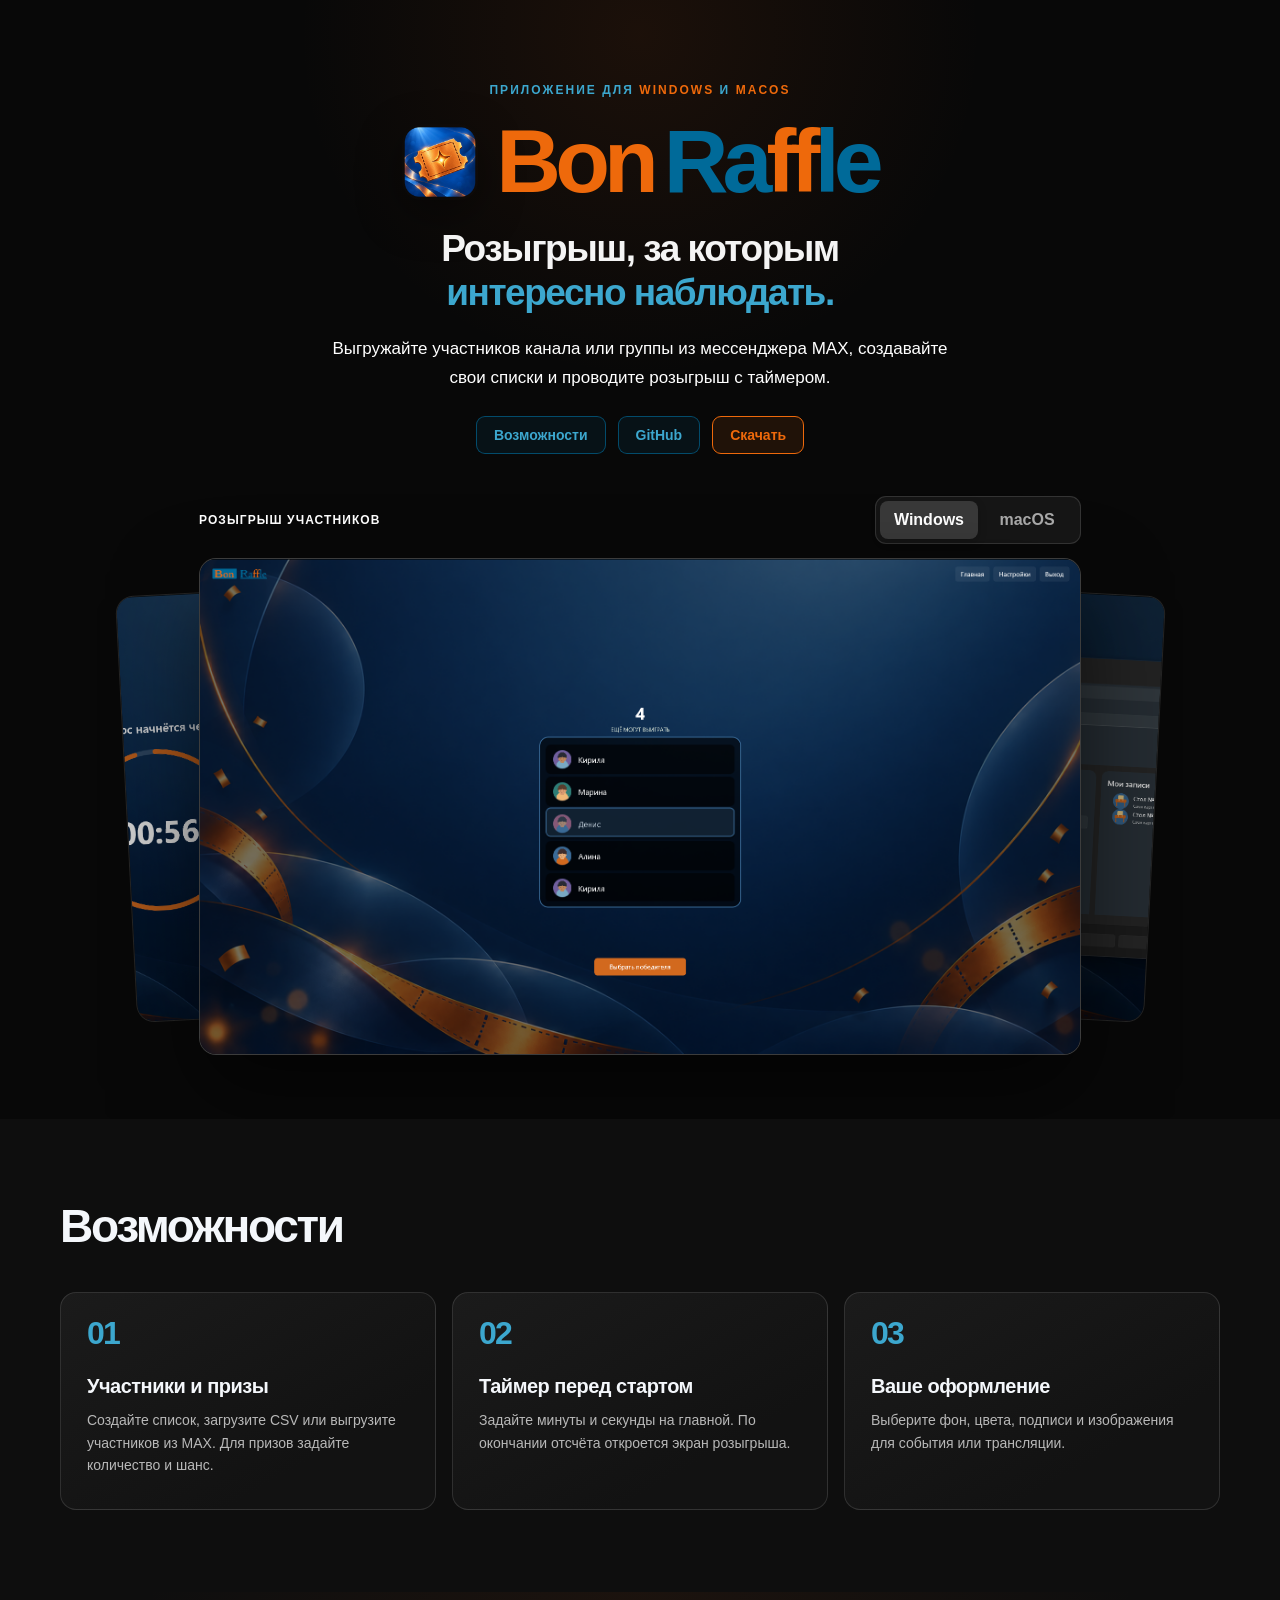
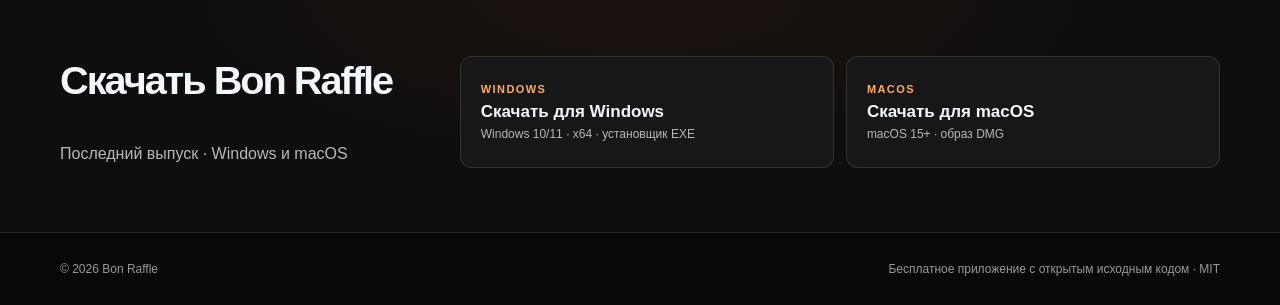
==== commit 9fa247d3: "Refresh hero accent colors and navigation" ====
--- a/docs/index.html
+++ b/docs/index.html
@@ -1 +1 @@
-<!doctype html> <html lang="ru"> <head> <meta charset="utf-8"> <meta name="viewport" content="width=device-width, initial-scale=1"> <meta name="theme-color" content="#080808"> <meta name="description" content="Bon Raffle — приложение для розыгрышей на Windows и macOS. Выгрузка участников каналов и групп из мессенджера MAX, свои списки, таймер и оформление."> <meta property="og:type" content="website"> <meta property="og:title" content="Bon Raffle — розыгрыши для сообществ MAX"> <meta property="og:description" content="Приложение для Windows и macOS: выгружайте участников из мессенджера MAX, настраивайте розыгрыш и выбирайте победителя."> <meta property="og:image" content="https://bonappetitabc.github.io/BonRaffle/screenshots/drum-participants-windows.png"> <link rel="canonical" href="https://bonappetitabc.github.io/BonRaffle/"> <link rel="icon" type="image/png" href="site/app-icon.png"> <link rel="stylesheet" href="site/style.css?v=3"> <title>Bon Raffle — розыгрыши для сообществ MAX на Windows и macOS</title> </head> <body> <a class="skip-link" href="#content">К содержимому</a> <main id="content"> <section class="hero" id="top" aria-labelledby="hero-title"> <div class="hero-glow" aria-hidden="true"></div> <div class="wrap hero-grid"> <div class="hero-copy"> <div class="eyebrow">Приложение для Windows и macOS</div> <div class="hero-brandline"><img class="hero-icon" src="site/app-icon.png" width="76" height="76" alt=""><h1 id="hero-title"><span class="wordmark-bon">Bon</span><span class="wordmark-raffle">Ra<span class="wordmark-ff">ff</span>le</span></h1></div> <p class="hero-tagline">Розыгрыш, за которым<br><span>интересно наблюдать.</span></p> <p class="hero-lead">Выгружайте участников канала или группы из мессенджера MAX, создавайте свои списки и проводите розыгрыш с таймером.</p> <nav class="hero-nav" aria-label="Разделы страницы"><a href="#features">Возможности</a><a href="https://github.com/bonappetitabc/BonRaffle">GitHub</a><a class="nav-download" href="#download">Скачать</a></nav> </div> <div class="hero-showcase" id="preview"> <div class="showcase-header"> <div class="showcase-label" id="showcase-label">Розыгрыш участников</div> <div class="platform-tabs" role="group" aria-label="Платформа главного скриншота"> <button type="button" class="platform-tab is-active" data-platform="windows" aria-pressed="true">Windows</button> <button type="button" class="platform-tab" data-platform="macos" aria-pressed="false">macOS</button> </div> </div> <div class="showcase-stage"> <button type="button" class="showcase-peek showcase-peek-left" aria-label="Показать отсчёт перед розыгрышем"><img src="screenshots/countdown-windows.png" alt="" loading="lazy"></button> <button type="button" class="showcase-peek showcase-peek-right" aria-label="Показать список участников"><img src="screenshots/lists-participants-windows.png" alt="" loading="lazy"></button> <div class="app-window"> <img src="screenshots/drum-participants-windows.png" width="1919" height="1079" alt="Розыгрыш участников в Bon Raffle на Windows" fetchpriority="high"> </div> </div> <div class="showcase-mobile-controls"><button type="button" data-direction="previous">Назад</button><button type="button" data-direction="next">Далее</button></div> </div> </div> </section>  <section class="section intro-section" id="features" aria-labelledby="features-title"> <div class="wrap"> <div class="section-heading"><h2 id="features-title">Возможности</h2></div> <div class="feature-grid"> <article class="feature-card"><span class="feature-index" aria-hidden="true">01</span><h3>Участники и призы</h3><p>Создайте список, загрузите CSV или выгрузите участников из MAX. Для призов задайте количество и шанс.</p></article> <article class="feature-card"><span class="feature-index" aria-hidden="true">02</span><h3>Таймер перед стартом</h3><p>Задайте минуты и секунды на главной. По окончании отсчёта откроется экран розыгрыша.</p></article> <article class="feature-card"><span class="feature-index" aria-hidden="true">03</span><h3>Ваше оформление</h3><p>Выберите фон, цвета, подписи и изображения для события или трансляции.</p></article> </div> </div> </section>  <section class="section download-section" id="download" aria-labelledby="download-title"> <div class="wrap download-inner"> <h2 id="download-title">Скачать Bon Raffle</h2> <p class="download-lead" aria-live="polite">Последний выпуск · Windows и macOS</p> <div class="download-grid"> <a class="download-card" data-download-platform="windows" href="https://github.com/bonappetitabc/BonRaffle/releases/latest"><span class="download-os">Windows</span><strong>Скачать для Windows</strong><small>Windows 10/11 · x64 · установщик EXE</small></a> <a class="download-card" data-download-platform="macos" href="https://github.com/bonappetitabc/BonRaffle/releases/latest"><span class="download-os">macOS</span><strong>Скачать для macOS</strong><small>macOS 15+ · образ DMG</small></a> </div> </div> </section> </main>  <footer class="site-footer"><div class="wrap footer-inner"><span>© 2026 Bon Raffle</span><span>Бесплатное приложение с открытым исходным кодом · MIT</span></div></footer> <script src="site/app.js?v=4" defer></script> </body> </html>+<!doctype html> <html lang="ru"> <head> <meta charset="utf-8"> <meta name="viewport" content="width=device-width, initial-scale=1"> <meta name="theme-color" content="#080808"> <meta name="description" content="Bon Raffle — приложение для розыгрышей на Windows и macOS. Выгрузка участников каналов и групп из мессенджера MAX, свои списки, таймер и оформление."> <meta property="og:type" content="website"> <meta property="og:title" content="Bon Raffle — розыгрыши для сообществ MAX"> <meta property="og:description" content="Приложение для Windows и macOS: выгружайте участников из мессенджера MAX, настраивайте розыгрыш и выбирайте победителя."> <meta property="og:image" content="https://bonappetitabc.github.io/BonRaffle/screenshots/drum-participants-windows.png"> <link rel="canonical" href="https://bonappetitabc.github.io/BonRaffle/"> <link rel="icon" type="image/png" href="site/app-icon.png"> <link rel="stylesheet" href="site/style.css?v=4"> <title>Bon Raffle — розыгрыши для сообществ MAX на Windows и macOS</title> </head> <body> <a class="skip-link" href="#content">К содержимому</a> <main id="content"> <section class="hero" id="top" aria-labelledby="hero-title"> <div class="hero-glow" aria-hidden="true"></div> <div class="wrap hero-grid"> <div class="hero-copy"> <div class="eyebrow">Приложение для <span>Windows</span> и <span>macOS</span></div> <div class="hero-brandline"><img class="hero-icon" src="site/app-icon.png" width="76" height="76" alt=""><h1 id="hero-title"><span class="wordmark-bon">Bon</span><span class="wordmark-raffle">Ra<span class="wordmark-ff">ff</span>le</span></h1></div> <p class="hero-tagline">Розыгрыш, за которым<br><span>интересно наблюдать.</span></p> <p class="hero-lead">Выгружайте участников канала или группы из мессенджера MAX, создавайте свои списки и проводите розыгрыш с таймером.</p> <nav class="hero-nav" aria-label="Разделы страницы"><a href="#features">Возможности</a><a href="https://github.com/bonappetitabc/BonRaffle">GitHub</a><a class="nav-download" href="#download">Скачать</a></nav> </div> <div class="hero-showcase" id="preview"> <div class="showcase-header"> <div class="showcase-label" id="showcase-label">Розыгрыш участников</div> <div class="platform-tabs" role="group" aria-label="Платформа главного скриншота"> <button type="button" class="platform-tab is-active" data-platform="windows" aria-pressed="true">Windows</button> <button type="button" class="platform-tab" data-platform="macos" aria-pressed="false">macOS</button> </div> </div> <div class="showcase-stage"> <button type="button" class="showcase-peek showcase-peek-left" aria-label="Показать отсчёт перед розыгрышем"><img src="screenshots/countdown-windows.png" alt="" loading="lazy"></button> <button type="button" class="showcase-peek showcase-peek-right" aria-label="Показать список участников"><img src="screenshots/lists-participants-windows.png" alt="" loading="lazy"></button> <div class="app-window"> <img src="screenshots/drum-participants-windows.png" width="1919" height="1079" alt="Розыгрыш участников в Bon Raffle на Windows" fetchpriority="high"> </div> </div> <div class="showcase-mobile-controls"><button type="button" data-direction="previous">Назад</button><button type="button" data-direction="next">Далее</button></div> </div> </div> </section>  <section class="section intro-section" id="features" aria-labelledby="features-title"> <div class="wrap"> <div class="section-heading"><h2 id="features-title">Возможности</h2></div> <div class="feature-grid"> <article class="feature-card"><span class="feature-index" aria-hidden="true">01</span><h3>Участники и призы</h3><p>Создайте список, загрузите CSV или выгрузите участников из MAX. Для призов задайте количество и шанс.</p></article> <article class="feature-card"><span class="feature-index" aria-hidden="true">02</span><h3>Таймер перед стартом</h3><p>Задайте минуты и секунды на главной. По окончании отсчёта откроется экран розыгрыша.</p></article> <article class="feature-card"><span class="feature-index" aria-hidden="true">03</span><h3>Ваше оформление</h3><p>Выберите фон, цвета, подписи и изображения для события или трансляции.</p></article> </div> </div> </section>  <section class="section download-section" id="download" aria-labelledby="download-title"> <div class="wrap download-inner"> <h2 id="download-title">Скачать Bon Raffle</h2> <p class="download-lead" aria-live="polite">Последний выпуск · Windows и macOS</p> <div class="download-grid"> <a class="download-card" data-download-platform="windows" href="https://github.com/bonappetitabc/BonRaffle/releases/latest"><span class="download-os">Windows</span><strong>Скачать для Windows</strong><small>Windows 10/11 · x64 · установщик EXE</small></a> <a class="download-card" data-download-platform="macos" href="https://github.com/bonappetitabc/BonRaffle/releases/latest"><span class="download-os">macOS</span><strong>Скачать для macOS</strong><small>macOS 15+ · образ DMG</small></a> </div> </div> </section> </main>  <footer class="site-footer"><div class="wrap footer-inner"><span>© 2026 Bon Raffle</span><span>Бесплатное приложение с открытым исходным кодом · MIT</span></div></footer> <script src="site/app.js?v=4" defer></script> </body> </html>
--- a/docs/site/style.css
+++ b/docs/site/style.css
@@ -1 +1 @@
-:root { color-scheme: dark; --bg: #080808; --panel: #141414; --panel-light: #1b1b1b; --line: rgba(255, 255, 255, .13); --text: #f4f7fb; --muted: #b8b8b8; --orange: #f47a22; --orange-light: #ffad57; font-family: Inter, -apple-system, BlinkMacSystemFont, "Segoe UI", sans-serif; font-synthesis: none; scroll-behavior: smooth; }  * { box-sizing: border-box; } body { margin: 0; background: var(--bg); color: var(--text); } button, a { -webkit-tap-highlight-color: transparent; } a { color: inherit; text-decoration: none; } button { font: inherit; } img { display: block; max-width: 100%; } ::selection { color: #fff; background: #a94e17; } :focus-visible { outline: 3px solid var(--orange-light); outline-offset: 4px; } .wrap { width: min(1160px, calc(100% - 48px)); margin-inline: auto; } .skip-link { position: absolute; top: -100px; left: 12px; z-index: 100; padding: 12px 16px; background: #fff; color: #111; } .skip-link:focus { top: 12px; }  .hero-brandline h1 { display: inline-flex; align-items: baseline; gap: .12em; font-weight: 800; } .wordmark-bon { color: #ee690b; } .wordmark-raffle { color: #006a99; } .wordmark-ff { color: #ee690b; } .hero { position: relative; overflow: hidden; background: #080808; } .hero-glow { position: absolute; top: -320px; left: calc(50% - 355px); width: 710px; height: 710px; border-radius: 50%; background: radial-gradient(circle, rgba(170,75,20,.12), transparent 68%); pointer-events: none; } .hero-grid { position: relative; z-index: 1; display: flex; flex-direction: column; align-items: center; gap: 42px; padding-block: 80px 64px; } .hero-copy { max-width: 760px; text-align: center; } .hero-brandline { display: flex; align-items: center; justify-content: center; gap: 18px; margin: 18px 0 20px; } .hero-icon { width: 76px; height: 76px; flex: none; border-radius: 19px; box-shadow: 0 14px 45px rgba(0,0,0,.4); } .eyebrow, .section-kicker { color: var(--orange-light); font-size: 12px; font-weight: 800; letter-spacing: .17em; text-transform: uppercase; } .eyebrow { display: inline-block; } h1, h2, h3, p { margin-top: 0; } h1 { margin: 0; font-size: clamp(58px, 6vw, 80px); line-height: 1.04; letter-spacing: -.065em; } .hero-brandline h1 { font-size: clamp(68px, 7vw, 96px); line-height: 1.02; letter-spacing: -.065em; } .hero-tagline { margin: 0 auto 20px; color: #f4f4f4; font-size: clamp(27px, 3vw, 37px); font-weight: 750; line-height: 1.18; letter-spacing: -.04em; } .hero-tagline span { color: var(--orange-light); } .hero-lead { max-width: 630px; margin-inline: auto; color: #fff; font-size: 17px; line-height: 1.7; } .hero-nav { display: flex; justify-content: center; align-items: center; gap: 12px; margin-top: 24px; color: #cecece; font-size: 14px; font-weight: 650; } .hero-nav a { padding: 10px 17px; border: 1px solid transparent; border-radius: 9px; } .hero-nav a:hover { color: var(--orange-light); background: rgba(255,255,255,.05); } .hero-nav .nav-download { color: #fff; border-color: rgba(244,122,34,.5); background: rgba(244,122,34,.1); } .hero-showcase { width: min(100%, 1050px); min-width: 0; } .showcase-header { display: flex; width: 84%; margin: 0 auto 14px; justify-content: space-between; align-items: center; gap: 18px; } .showcase-label { color: #fff; font-size: 12px; font-weight: 700; letter-spacing: .09em; text-transform: uppercase; } .showcase-stage { position: relative; isolation: isolate; } .showcase-peek { position: absolute; z-index: 0; top: 7%; bottom: 7%; width: 12%; padding: 0; overflow: hidden; border: 1px solid rgba(255,255,255,.12); border-radius: 18px; background: #111; filter: brightness(.8); cursor: pointer; transition: filter .2s; } .showcase-peek:hover { filter: brightness(1); } .showcase-peek-left { left: 1%; transform: rotate(-3deg); } .showcase-peek-right { right: 1%; transform: rotate(3deg); } .showcase-peek img { width: 100%; height: 100%; object-fit: cover; object-position: center; } .showcase-peek-left img { object-position: 55% center; } .showcase-peek-right img { object-position: 45% center; } .app-window { position: relative; z-index: 1; display: grid; place-items: center; width: 84%; margin-inline: auto; overflow: hidden; aspect-ratio: 16 / 9; border: 1px solid rgba(255,255,255,.18); border-radius: 17px; background: #111; box-shadow: 0 38px 85px rgba(0,0,0,.55); } .app-window img { width: 100%; height: 100%; object-fit: cover; object-position: center top; } .showcase-mobile-controls { display: none; }  .section { padding-block: 82px; scroll-margin-top: 18px; } .intro-section { background: #0e0e0e; } .section-heading { display: flex; align-items: end; justify-content: space-between; gap: 36px; margin-bottom: 40px; } .section-kicker { margin-bottom: 16px; } h2 { margin-bottom: 0; font-size: clamp(34px, 3.6vw, 50px); line-height: 1.12; letter-spacing: -.05em; } .section-heading > p { max-width: 380px; margin-bottom: 4px; color: var(--muted); line-height: 1.7; } .feature-grid { display: grid; grid-template-columns: repeat(3, minmax(0, 1fr)); gap: 16px; } .feature-card { min-height: 218px; padding: 24px 26px; border: 1px solid rgba(255,255,255,.12); border-radius: 16px; background: linear-gradient(150deg, #1b1b1b, #121212 72%); transition: border-color .2s; } .feature-card:hover { border-color: rgba(244,122,34,.5); } .feature-index { display: inline-block; margin-bottom: 26px; color: var(--orange-light); font-size: 32px; font-weight: 800; line-height: 1; letter-spacing: -.06em; } .feature-card h3 { margin: 0 0 11px; font-size: 20px; letter-spacing: -.025em; } .feature-card p { margin-bottom: 0; color: var(--muted); font-size: 14px; line-height: 1.6; }  .platform-tabs { display: inline-flex; padding: 4px; border: 1px solid var(--line); border-radius: 11px; background: #161616; } .platform-tab { min-width: 98px; padding: 10px 14px; border: 0; border-radius: 8px; background: transparent; color: #aaa; font-weight: 700; cursor: pointer; } .platform-tab:hover { color: #fff; } .platform-tab.is-active { color: #fff; background: #393939; box-shadow: 0 3px 10px rgba(0,0,0,.2); }  .download-section { position: relative; overflow: hidden; padding-block: 64px; background: radial-gradient(ellipse at 50% 0%, rgba(148,61,12,.1), transparent 55%), #0e0e0e; } .download-inner { position: relative; z-index: 1; display: grid; grid-template-columns: minmax(0, .8fr) minmax(0, 1.7fr); align-items: center; gap: 42px; } .download-inner h2 { font-size: clamp(31px, 3.1vw, 43px); } .download-lead { grid-column: 1; margin: -8px 0 0; color: var(--muted); line-height: 1.6; } .download-grid { grid-column: 2; grid-row: 1 / span 2; display: grid; grid-template-columns: repeat(2, minmax(0, 1fr)); gap: 12px; text-align: left; } .download-card { position: relative; display: flex; flex-direction: column; justify-content: center; min-height: 112px; padding: 17px 20px; border: 1px solid rgba(255,255,255,.12); border-radius: 12px; background: #171717; transition: border-color .2s, background .2s; } .download-card:hover { border-color: rgba(244,122,34,.5); background: #202020; } .download-os { margin-bottom: 7px; color: var(--orange-light); font-size: 11px; font-weight: 800; letter-spacing: .13em; text-transform: uppercase; } .download-card strong { margin-bottom: 5px; font-size: 17px; } .download-card small { color: var(--muted); font-size: 12px; } .site-footer { border-top: 1px solid var(--line); background: #080808; } .footer-inner { min-height: 72px; display: flex; justify-content: space-between; align-items: center; gap: 20px; color: #999; font-size: 12px; }  @media (max-width: 960px) { .hero-grid { gap: 38px; padding-block: 70px 58px; } .hero-copy { max-width: 690px; } .feature-grid { gap: 12px; } .feature-card { padding: 20px; } .download-inner { display: block; text-align: center; } .download-lead { margin: 10px auto 24px; } .download-grid { max-width: 770px; margin-inline: auto; } }  @media (max-width: 760px) { .feature-grid { grid-template-columns: 1fr; gap: 32px; } }  @media (max-width: 640px) { .wrap { width: min(100% - 30px, 1160px); } .hero-nav { gap: 7px; font-size: 12px; } .hero-nav a { padding: 9px 11px; } .hero-grid { gap: 24px; padding-block: 48px 20px; } .hero-brandline { gap: 11px; } .hero-icon { width: 55px; height: 55px; border-radius: 14px; } .hero-brandline h1 { font-size: clamp(44px, 11vw, 64px); } .hero-lead { font-size: 15px; } .showcase-header, .app-window { width: 100%; } .showcase-peek { display: none; } .showcase-mobile-controls { display: flex; justify-content: center; gap: 10px; margin-top: 14px; } .showcase-mobile-controls button { min-width: 110px; padding: 9px 14px; border: 1px solid var(--line); border-radius: 8px; color: var(--text); background: #1b1b1b; cursor: pointer; } .showcase-header { flex-direction: column; align-items: flex-start; gap: 14px; } .section { padding-block: 48px; } .section-heading { display: block; margin-bottom: 26px; } .section-heading > p { margin-top: 15px; } .feature-grid, .download-grid { grid-template-columns: 1fr; } .feature-grid { gap: 32px; } .feature-card { min-height: 0; } .footer-inner { padding-block: 25px; flex-wrap: wrap; justify-content: center; text-align: center; } }  @media (prefers-reduced-motion: reduce) { :root { scroll-behavior: auto; } .download-card, .feature-card, .showcase-peek { transition: none; } }+:root { color-scheme: dark; --bg: #080808; --panel: #141414; --panel-light: #1b1b1b; --line: rgba(255, 255, 255, .13); --text: #f4f7fb; --muted: #b8b8b8; --orange: #f47a22; --orange-light: #ffad57; --brand-blue: #006a99; --brand-blue-light: #3ca7ce; font-family: Inter, -apple-system, BlinkMacSystemFont, "Segoe UI", sans-serif; font-synthesis: none; scroll-behavior: smooth; }  * { box-sizing: border-box; } body { margin: 0; background: var(--bg); color: var(--text); } button, a { -webkit-tap-highlight-color: transparent; } a { color: inherit; text-decoration: none; } button { font: inherit; } img { display: block; max-width: 100%; } ::selection { color: #fff; background: #a94e17; } :focus-visible { outline: 3px solid var(--orange-light); outline-offset: 4px; } .wrap { width: min(1160px, calc(100% - 48px)); margin-inline: auto; } .skip-link { position: absolute; top: -100px; left: 12px; z-index: 100; padding: 12px 16px; background: #fff; color: #111; } .skip-link:focus { top: 12px; }  .hero-brandline h1 { display: inline-flex; align-items: baseline; gap: .12em; font-weight: 800; } .wordmark-bon { color: #ee690b; } .wordmark-raffle { color: var(--brand-blue); } .wordmark-ff { color: #ee690b; } .hero { position: relative; overflow: hidden; background: #080808; } .hero-glow { position: absolute; top: -320px; left: calc(50% - 355px); width: 710px; height: 710px; border-radius: 50%; background: radial-gradient(circle, rgba(170,75,20,.12), transparent 68%); pointer-events: none; } .hero-grid { position: relative; z-index: 1; display: flex; flex-direction: column; align-items: center; gap: 42px; padding-block: 80px 64px; } .hero-copy { max-width: 760px; text-align: center; } .hero-brandline { display: flex; align-items: center; justify-content: center; gap: 18px; margin: 18px 0 20px; } .hero-icon { width: 76px; height: 76px; flex: none; border-radius: 19px; box-shadow: 0 14px 45px rgba(0,0,0,.4); } .eyebrow, .section-kicker { color: var(--orange-light); font-size: 12px; font-weight: 800; letter-spacing: .17em; text-transform: uppercase; } .eyebrow { display: inline-block; color: var(--brand-blue-light); } .eyebrow span { color: #ee690b; } h1, h2, h3, p { margin-top: 0; } h1 { margin: 0; font-size: clamp(58px, 6vw, 80px); line-height: 1.04; letter-spacing: -.065em; } .hero-brandline h1 { font-size: clamp(68px, 7vw, 96px); line-height: 1.02; letter-spacing: -.065em; } .hero-tagline { margin: 0 auto 20px; color: #f4f4f4; font-size: clamp(27px, 3vw, 37px); font-weight: 750; line-height: 1.18; letter-spacing: -.04em; } .hero-tagline span { color: var(--brand-blue-light); } .hero-lead { max-width: 630px; margin-inline: auto; color: #fff; font-size: 17px; line-height: 1.7; } .hero-nav { display: flex; justify-content: center; align-items: center; gap: 12px; margin-top: 24px; font-size: 14px; font-weight: 650; } .hero-nav a { padding: 10px 17px; border: 1px solid rgba(0,106,153,.65); border-radius: 9px; color: var(--brand-blue-light); background: rgba(0,106,153,.1); transition: border-color .2s, background .2s, color .2s; } .hero-nav a:hover { color: #fff; border-color: var(--brand-blue-light); background: rgba(0,106,153,.22); } .hero-nav .nav-download { color: #ee690b; border-color: #ee690b; background: rgba(238,105,11,.1); } .hero-nav .nav-download:hover { color: #fff; border-color: #ff9a53; background: rgba(238,105,11,.24); } .hero-showcase { width: min(100%, 1050px); min-width: 0; } .showcase-header { display: flex; width: 84%; margin: 0 auto 14px; justify-content: space-between; align-items: center; gap: 18px; } .showcase-label { color: #fff; font-size: 12px; font-weight: 700; letter-spacing: .09em; text-transform: uppercase; } .showcase-stage { position: relative; isolation: isolate; } .showcase-peek { position: absolute; z-index: 0; top: 7%; bottom: 7%; width: 12%; padding: 0; overflow: hidden; border: 1px solid rgba(255,255,255,.12); border-radius: 18px; background: #111; filter: brightness(.8); cursor: pointer; transition: filter .2s; } .showcase-peek:hover { filter: brightness(1); } .showcase-peek-left { left: 1%; transform: rotate(-3deg); } .showcase-peek-right { right: 1%; transform: rotate(3deg); } .showcase-peek img { width: 100%; height: 100%; object-fit: cover; object-position: center; } .showcase-peek-left img { object-position: 55% center; } .showcase-peek-right img { object-position: 45% center; } .app-window { position: relative; z-index: 1; display: grid; place-items: center; width: 84%; margin-inline: auto; overflow: hidden; aspect-ratio: 16 / 9; border: 1px solid rgba(255,255,255,.18); border-radius: 17px; background: #111; box-shadow: 0 38px 85px rgba(0,0,0,.55); } .app-window img { width: 100%; height: 100%; object-fit: cover; object-position: center top; } .showcase-mobile-controls { display: none; }  .section { padding-block: 82px; scroll-margin-top: 18px; } .intro-section { background: #0e0e0e; } .section-heading { display: flex; align-items: end; justify-content: space-between; gap: 36px; margin-bottom: 40px; } .section-kicker { margin-bottom: 16px; } h2 { margin-bottom: 0; font-size: clamp(34px, 3.6vw, 50px); line-height: 1.12; letter-spacing: -.05em; } .section-heading > p { max-width: 380px; margin-bottom: 4px; color: var(--muted); line-height: 1.7; } .feature-grid { display: grid; grid-template-columns: repeat(3, minmax(0, 1fr)); gap: 16px; } .feature-card { min-height: 218px; padding: 24px 26px; border: 1px solid rgba(255,255,255,.12); border-radius: 16px; background: linear-gradient(150deg, #1b1b1b, #121212 72%); transition: border-color .2s; } .feature-card:hover { border-color: rgba(244,122,34,.5); } .feature-index { display: inline-block; margin-bottom: 26px; color: var(--brand-blue-light); font-size: 32px; font-weight: 800; line-height: 1; letter-spacing: -.06em; } .feature-card h3 { margin: 0 0 11px; font-size: 20px; letter-spacing: -.025em; } .feature-card p { margin-bottom: 0; color: var(--muted); font-size: 14px; line-height: 1.6; }  .platform-tabs { display: inline-flex; padding: 4px; border: 1px solid var(--line); border-radius: 11px; background: #161616; } .platform-tab { min-width: 98px; padding: 10px 14px; border: 0; border-radius: 8px; background: transparent; color: #aaa; font-weight: 700; cursor: pointer; } .platform-tab:hover { color: #fff; } .platform-tab.is-active { color: #fff; background: #393939; box-shadow: 0 3px 10px rgba(0,0,0,.2); }  .download-section { position: relative; overflow: hidden; padding-block: 64px; background: radial-gradient(ellipse at 50% 0%, rgba(148,61,12,.1), transparent 55%), #0e0e0e; } .download-inner { position: relative; z-index: 1; display: grid; grid-template-columns: minmax(0, .8fr) minmax(0, 1.7fr); align-items: center; gap: 42px; } .download-inner h2 { font-size: clamp(31px, 3.1vw, 43px); } .download-lead { grid-column: 1; margin: -8px 0 0; color: var(--muted); line-height: 1.6; } .download-grid { grid-column: 2; grid-row: 1 / span 2; display: grid; grid-template-columns: repeat(2, minmax(0, 1fr)); gap: 12px; text-align: left; } .download-card { position: relative; display: flex; flex-direction: column; justify-content: center; min-height: 112px; padding: 17px 20px; border: 1px solid rgba(255,255,255,.12); border-radius: 12px; background: #171717; transition: border-color .2s, background .2s; } .download-card:hover { border-color: rgba(244,122,34,.5); background: #202020; } .download-os { margin-bottom: 7px; color: var(--orange-light); font-size: 11px; font-weight: 800; letter-spacing: .13em; text-transform: uppercase; } .download-card strong { margin-bottom: 5px; font-size: 17px; } .download-card small { color: var(--muted); font-size: 12px; } .site-footer { border-top: 1px solid var(--line); background: #080808; } .footer-inner { min-height: 72px; display: flex; justify-content: space-between; align-items: center; gap: 20px; color: #999; font-size: 12px; }  @media (max-width: 960px) { .hero-grid { gap: 38px; padding-block: 70px 58px; } .hero-copy { max-width: 690px; } .feature-grid { gap: 12px; } .feature-card { padding: 20px; } .download-inner { display: block; text-align: center; } .download-lead { margin: 10px auto 24px; } .download-grid { max-width: 770px; margin-inline: auto; } }  @media (max-width: 760px) { .feature-grid { grid-template-columns: 1fr; gap: 32px; } }  @media (max-width: 640px) { .wrap { width: min(100% - 30px, 1160px); } .hero-nav { gap: 7px; font-size: 12px; } .hero-nav a { padding: 9px 11px; } .hero-grid { gap: 24px; padding-block: 48px 20px; } .hero-brandline { gap: 11px; } .hero-icon { width: 55px; height: 55px; border-radius: 14px; } .hero-brandline h1 { font-size: clamp(44px, 11vw, 64px); } .hero-lead { font-size: 15px; } .showcase-header, .app-window { width: 100%; } .showcase-peek { display: none; } .showcase-mobile-controls { display: flex; justify-content: center; gap: 10px; margin-top: 14px; } .showcase-mobile-controls button { min-width: 110px; padding: 9px 14px; border: 1px solid var(--line); border-radius: 8px; color: var(--text); background: #1b1b1b; cursor: pointer; } .showcase-header { flex-direction: column; align-items: flex-start; gap: 14px; } .section { padding-block: 48px; } .section-heading { display: block; margin-bottom: 26px; } .section-heading > p { margin-top: 15px; } .feature-grid, .download-grid { grid-template-columns: 1fr; } .feature-grid { gap: 32px; } .feature-card { min-height: 0; } .footer-inner { padding-block: 25px; flex-wrap: wrap; justify-content: center; text-align: center; } }  @media (prefers-reduced-motion: reduce) { :root { scroll-behavior: auto; } .download-card, .feature-card, .showcase-peek { transition: none; } }
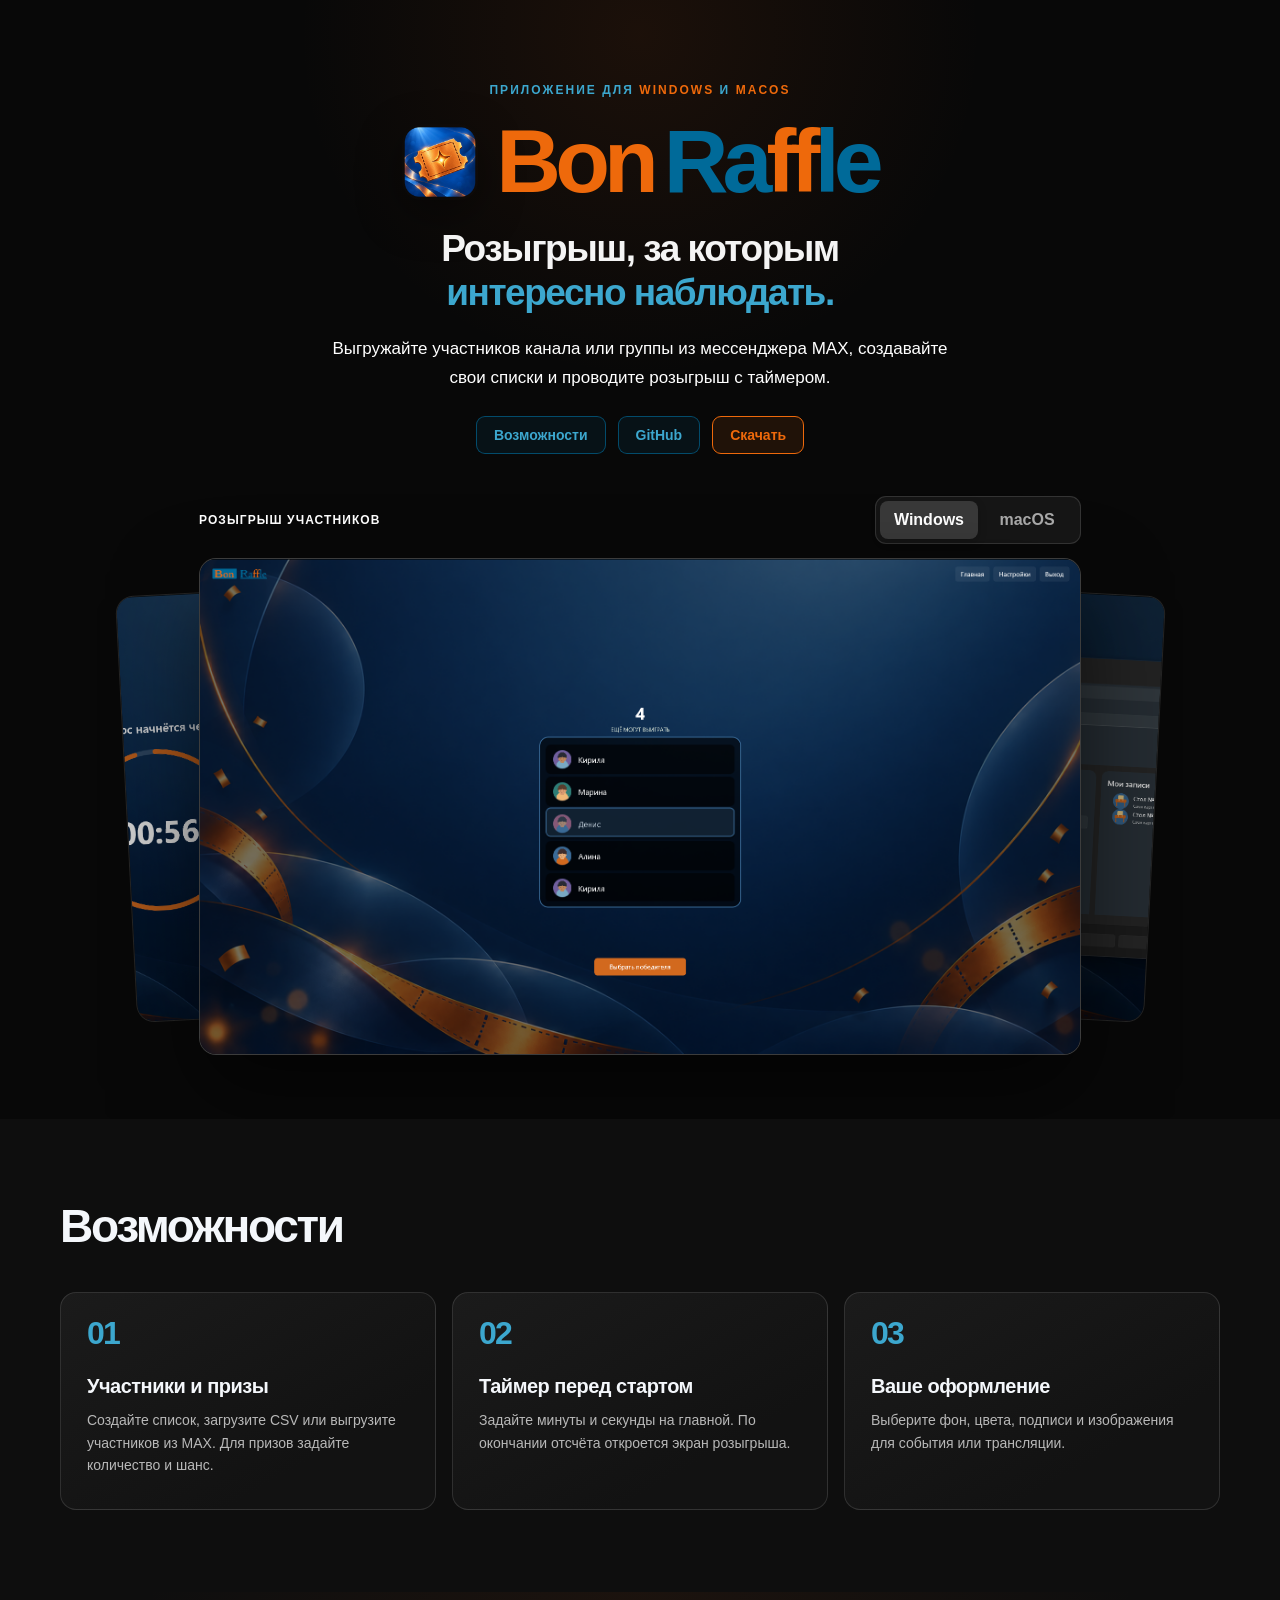
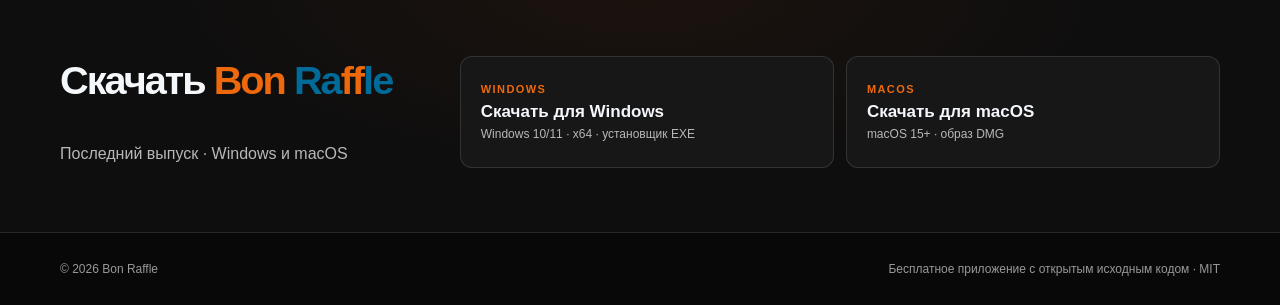
==== commit 6bd09c52: "Match download branding and mobile controls" ====
--- a/docs/index.html
+++ b/docs/index.html
@@ -1 +1 @@
-<!doctype html> <html lang="ru"> <head> <meta charset="utf-8"> <meta name="viewport" content="width=device-width, initial-scale=1"> <meta name="theme-color" content="#080808"> <meta name="description" content="Bon Raffle — приложение для розыгрышей на Windows и macOS. Выгрузка участников каналов и групп из мессенджера MAX, свои списки, таймер и оформление."> <meta property="og:type" content="website"> <meta property="og:title" content="Bon Raffle — розыгрыши для сообществ MAX"> <meta property="og:description" content="Приложение для Windows и macOS: выгружайте участников из мессенджера MAX, настраивайте розыгрыш и выбирайте победителя."> <meta property="og:image" content="https://bonappetitabc.github.io/BonRaffle/screenshots/drum-participants-windows.png"> <link rel="canonical" href="https://bonappetitabc.github.io/BonRaffle/"> <link rel="icon" type="image/png" href="site/app-icon.png"> <link rel="stylesheet" href="site/style.css?v=4"> <title>Bon Raffle — розыгрыши для сообществ MAX на Windows и macOS</title> </head> <body> <a class="skip-link" href="#content">К содержимому</a> <main id="content"> <section class="hero" id="top" aria-labelledby="hero-title"> <div class="hero-glow" aria-hidden="true"></div> <div class="wrap hero-grid"> <div class="hero-copy"> <div class="eyebrow">Приложение для <span>Windows</span> и <span>macOS</span></div> <div class="hero-brandline"><img class="hero-icon" src="site/app-icon.png" width="76" height="76" alt=""><h1 id="hero-title"><span class="wordmark-bon">Bon</span><span class="wordmark-raffle">Ra<span class="wordmark-ff">ff</span>le</span></h1></div> <p class="hero-tagline">Розыгрыш, за которым<br><span>интересно наблюдать.</span></p> <p class="hero-lead">Выгружайте участников канала или группы из мессенджера MAX, создавайте свои списки и проводите розыгрыш с таймером.</p> <nav class="hero-nav" aria-label="Разделы страницы"><a href="#features">Возможности</a><a href="https://github.com/bonappetitabc/BonRaffle">GitHub</a><a class="nav-download" href="#download">Скачать</a></nav> </div> <div class="hero-showcase" id="preview"> <div class="showcase-header"> <div class="showcase-label" id="showcase-label">Розыгрыш участников</div> <div class="platform-tabs" role="group" aria-label="Платформа главного скриншота"> <button type="button" class="platform-tab is-active" data-platform="windows" aria-pressed="true">Windows</button> <button type="button" class="platform-tab" data-platform="macos" aria-pressed="false">macOS</button> </div> </div> <div class="showcase-stage"> <button type="button" class="showcase-peek showcase-peek-left" aria-label="Показать отсчёт перед розыгрышем"><img src="screenshots/countdown-windows.png" alt="" loading="lazy"></button> <button type="button" class="showcase-peek showcase-peek-right" aria-label="Показать список участников"><img src="screenshots/lists-participants-windows.png" alt="" loading="lazy"></button> <div class="app-window"> <img src="screenshots/drum-participants-windows.png" width="1919" height="1079" alt="Розыгрыш участников в Bon Raffle на Windows" fetchpriority="high"> </div> </div> <div class="showcase-mobile-controls"><button type="button" data-direction="previous">Назад</button><button type="button" data-direction="next">Далее</button></div> </div> </div> </section>  <section class="section intro-section" id="features" aria-labelledby="features-title"> <div class="wrap"> <div class="section-heading"><h2 id="features-title">Возможности</h2></div> <div class="feature-grid"> <article class="feature-card"><span class="feature-index" aria-hidden="true">01</span><h3>Участники и призы</h3><p>Создайте список, загрузите CSV или выгрузите участников из MAX. Для призов задайте количество и шанс.</p></article> <article class="feature-card"><span class="feature-index" aria-hidden="true">02</span><h3>Таймер перед стартом</h3><p>Задайте минуты и секунды на главной. По окончании отсчёта откроется экран розыгрыша.</p></article> <article class="feature-card"><span class="feature-index" aria-hidden="true">03</span><h3>Ваше оформление</h3><p>Выберите фон, цвета, подписи и изображения для события или трансляции.</p></article> </div> </div> </section>  <section class="section download-section" id="download" aria-labelledby="download-title"> <div class="wrap download-inner"> <h2 id="download-title">Скачать Bon Raffle</h2> <p class="download-lead" aria-live="polite">Последний выпуск · Windows и macOS</p> <div class="download-grid"> <a class="download-card" data-download-platform="windows" href="https://github.com/bonappetitabc/BonRaffle/releases/latest"><span class="download-os">Windows</span><strong>Скачать для Windows</strong><small>Windows 10/11 · x64 · установщик EXE</small></a> <a class="download-card" data-download-platform="macos" href="https://github.com/bonappetitabc/BonRaffle/releases/latest"><span class="download-os">macOS</span><strong>Скачать для macOS</strong><small>macOS 15+ · образ DMG</small></a> </div> </div> </section> </main>  <footer class="site-footer"><div class="wrap footer-inner"><span>© 2026 Bon Raffle</span><span>Бесплатное приложение с открытым исходным кодом · MIT</span></div></footer> <script src="site/app.js?v=4" defer></script> </body> </html>+<!doctype html> <html lang="ru"> <head> <meta charset="utf-8"> <meta name="viewport" content="width=device-width, initial-scale=1"> <meta name="theme-color" content="#080808"> <meta name="description" content="Bon Raffle — приложение для розыгрышей на Windows и macOS. Выгрузка участников каналов и групп из мессенджера MAX, свои списки, таймер и оформление."> <meta property="og:type" content="website"> <meta property="og:title" content="Bon Raffle — розыгрыши для сообществ MAX"> <meta property="og:description" content="Приложение для Windows и macOS: выгружайте участников из мессенджера MAX, настраивайте розыгрыш и выбирайте победителя."> <meta property="og:image" content="https://bonappetitabc.github.io/BonRaffle/screenshots/drum-participants-windows.png"> <link rel="canonical" href="https://bonappetitabc.github.io/BonRaffle/"> <link rel="icon" type="image/png" href="site/app-icon.png"> <link rel="stylesheet" href="site/style.css?v=5"> <title>Bon Raffle — розыгрыши для сообществ MAX на Windows и macOS</title> </head> <body> <a class="skip-link" href="#content">К содержимому</a> <main id="content"> <section class="hero" id="top" aria-labelledby="hero-title"> <div class="hero-glow" aria-hidden="true"></div> <div class="wrap hero-grid"> <div class="hero-copy"> <div class="eyebrow">Приложение для <span>Windows</span> и <span>macOS</span></div> <div class="hero-brandline"><img class="hero-icon" src="site/app-icon.png" width="76" height="76" alt=""><h1 id="hero-title"><span class="wordmark-bon">Bon</span><span class="wordmark-raffle">Ra<span class="wordmark-ff">ff</span>le</span></h1></div> <p class="hero-tagline">Розыгрыш, за которым<br><span>интересно наблюдать.</span></p> <p class="hero-lead">Выгружайте участников канала или группы из мессенджера MAX, создавайте свои списки и проводите розыгрыш с таймером.</p> <nav class="hero-nav" aria-label="Разделы страницы"><a href="#features">Возможности</a><a href="https://github.com/bonappetitabc/BonRaffle">GitHub</a><a class="nav-download" href="#download">Скачать</a></nav> </div> <div class="hero-showcase" id="preview"> <div class="showcase-header"> <div class="showcase-label" id="showcase-label">Розыгрыш участников</div> <div class="platform-tabs" role="group" aria-label="Платформа главного скриншота"> <button type="button" class="platform-tab is-active" data-platform="windows" aria-pressed="true">Windows</button> <button type="button" class="platform-tab" data-platform="macos" aria-pressed="false">macOS</button> </div> </div> <div class="showcase-stage"> <button type="button" class="showcase-peek showcase-peek-left" aria-label="Показать отсчёт перед розыгрышем"><img src="screenshots/countdown-windows.png" alt="" loading="lazy"></button> <button type="button" class="showcase-peek showcase-peek-right" aria-label="Показать список участников"><img src="screenshots/lists-participants-windows.png" alt="" loading="lazy"></button> <div class="app-window"> <img src="screenshots/drum-participants-windows.png" width="1919" height="1079" alt="Розыгрыш участников в Bon Raffle на Windows" fetchpriority="high"> </div> </div> <div class="showcase-mobile-controls"><button type="button" data-direction="previous">Назад</button><button type="button" data-direction="next">Далее</button></div> </div> </div> </section>  <section class="section intro-section" id="features" aria-labelledby="features-title"> <div class="wrap"> <div class="section-heading"><h2 id="features-title">Возможности</h2></div> <div class="feature-grid"> <article class="feature-card"><span class="feature-index" aria-hidden="true">01</span><h3>Участники и призы</h3><p>Создайте список, загрузите CSV или выгрузите участников из MAX. Для призов задайте количество и шанс.</p></article> <article class="feature-card"><span class="feature-index" aria-hidden="true">02</span><h3>Таймер перед стартом</h3><p>Задайте минуты и секунды на главной. По окончании отсчёта откроется экран розыгрыша.</p></article> <article class="feature-card"><span class="feature-index" aria-hidden="true">03</span><h3>Ваше оформление</h3><p>Выберите фон, цвета, подписи и изображения для события или трансляции.</p></article> </div> </div> </section>  <section class="section download-section" id="download" aria-labelledby="download-title"> <div class="wrap download-inner"> <h2 id="download-title">Скачать <span class="wordmark-bon">Bon</span> <span class="wordmark-raffle">Ra<span class="wordmark-ff">ff</span>le</span></h2> <p class="download-lead" aria-live="polite">Последний выпуск · Windows и macOS</p> <div class="download-grid"> <a class="download-card" data-download-platform="windows" href="https://github.com/bonappetitabc/BonRaffle/releases/latest"><span class="download-os">Windows</span><strong>Скачать для Windows</strong><small>Windows 10/11 · x64 · установщик EXE</small></a> <a class="download-card" data-download-platform="macos" href="https://github.com/bonappetitabc/BonRaffle/releases/latest"><span class="download-os">macOS</span><strong>Скачать для macOS</strong><small>macOS 15+ · образ DMG</small></a> </div> </div> </section> </main>  <footer class="site-footer"><div class="wrap footer-inner"><span>© 2026 Bon Raffle</span><span>Бесплатное приложение с открытым исходным кодом · MIT</span></div></footer> <script src="site/app.js?v=4" defer></script> </body> </html>
--- a/docs/site/style.css
+++ b/docs/site/style.css
@@ -1 +1 @@
-:root { color-scheme: dark; --bg: #080808; --panel: #141414; --panel-light: #1b1b1b; --line: rgba(255, 255, 255, .13); --text: #f4f7fb; --muted: #b8b8b8; --orange: #f47a22; --orange-light: #ffad57; --brand-blue: #006a99; --brand-blue-light: #3ca7ce; font-family: Inter, -apple-system, BlinkMacSystemFont, "Segoe UI", sans-serif; font-synthesis: none; scroll-behavior: smooth; }  * { box-sizing: border-box; } body { margin: 0; background: var(--bg); color: var(--text); } button, a { -webkit-tap-highlight-color: transparent; } a { color: inherit; text-decoration: none; } button { font: inherit; } img { display: block; max-width: 100%; } ::selection { color: #fff; background: #a94e17; } :focus-visible { outline: 3px solid var(--orange-light); outline-offset: 4px; } .wrap { width: min(1160px, calc(100% - 48px)); margin-inline: auto; } .skip-link { position: absolute; top: -100px; left: 12px; z-index: 100; padding: 12px 16px; background: #fff; color: #111; } .skip-link:focus { top: 12px; }  .hero-brandline h1 { display: inline-flex; align-items: baseline; gap: .12em; font-weight: 800; } .wordmark-bon { color: #ee690b; } .wordmark-raffle { color: var(--brand-blue); } .wordmark-ff { color: #ee690b; } .hero { position: relative; overflow: hidden; background: #080808; } .hero-glow { position: absolute; top: -320px; left: calc(50% - 355px); width: 710px; height: 710px; border-radius: 50%; background: radial-gradient(circle, rgba(170,75,20,.12), transparent 68%); pointer-events: none; } .hero-grid { position: relative; z-index: 1; display: flex; flex-direction: column; align-items: center; gap: 42px; padding-block: 80px 64px; } .hero-copy { max-width: 760px; text-align: center; } .hero-brandline { display: flex; align-items: center; justify-content: center; gap: 18px; margin: 18px 0 20px; } .hero-icon { width: 76px; height: 76px; flex: none; border-radius: 19px; box-shadow: 0 14px 45px rgba(0,0,0,.4); } .eyebrow, .section-kicker { color: var(--orange-light); font-size: 12px; font-weight: 800; letter-spacing: .17em; text-transform: uppercase; } .eyebrow { display: inline-block; color: var(--brand-blue-light); } .eyebrow span { color: #ee690b; } h1, h2, h3, p { margin-top: 0; } h1 { margin: 0; font-size: clamp(58px, 6vw, 80px); line-height: 1.04; letter-spacing: -.065em; } .hero-brandline h1 { font-size: clamp(68px, 7vw, 96px); line-height: 1.02; letter-spacing: -.065em; } .hero-tagline { margin: 0 auto 20px; color: #f4f4f4; font-size: clamp(27px, 3vw, 37px); font-weight: 750; line-height: 1.18; letter-spacing: -.04em; } .hero-tagline span { color: var(--brand-blue-light); } .hero-lead { max-width: 630px; margin-inline: auto; color: #fff; font-size: 17px; line-height: 1.7; } .hero-nav { display: flex; justify-content: center; align-items: center; gap: 12px; margin-top: 24px; font-size: 14px; font-weight: 650; } .hero-nav a { padding: 10px 17px; border: 1px solid rgba(0,106,153,.65); border-radius: 9px; color: var(--brand-blue-light); background: rgba(0,106,153,.1); transition: border-color .2s, background .2s, color .2s; } .hero-nav a:hover { color: #fff; border-color: var(--brand-blue-light); background: rgba(0,106,153,.22); } .hero-nav .nav-download { color: #ee690b; border-color: #ee690b; background: rgba(238,105,11,.1); } .hero-nav .nav-download:hover { color: #fff; border-color: #ff9a53; background: rgba(238,105,11,.24); } .hero-showcase { width: min(100%, 1050px); min-width: 0; } .showcase-header { display: flex; width: 84%; margin: 0 auto 14px; justify-content: space-between; align-items: center; gap: 18px; } .showcase-label { color: #fff; font-size: 12px; font-weight: 700; letter-spacing: .09em; text-transform: uppercase; } .showcase-stage { position: relative; isolation: isolate; } .showcase-peek { position: absolute; z-index: 0; top: 7%; bottom: 7%; width: 12%; padding: 0; overflow: hidden; border: 1px solid rgba(255,255,255,.12); border-radius: 18px; background: #111; filter: brightness(.8); cursor: pointer; transition: filter .2s; } .showcase-peek:hover { filter: brightness(1); } .showcase-peek-left { left: 1%; transform: rotate(-3deg); } .showcase-peek-right { right: 1%; transform: rotate(3deg); } .showcase-peek img { width: 100%; height: 100%; object-fit: cover; object-position: center; } .showcase-peek-left img { object-position: 55% center; } .showcase-peek-right img { object-position: 45% center; } .app-window { position: relative; z-index: 1; display: grid; place-items: center; width: 84%; margin-inline: auto; overflow: hidden; aspect-ratio: 16 / 9; border: 1px solid rgba(255,255,255,.18); border-radius: 17px; background: #111; box-shadow: 0 38px 85px rgba(0,0,0,.55); } .app-window img { width: 100%; height: 100%; object-fit: cover; object-position: center top; } .showcase-mobile-controls { display: none; }  .section { padding-block: 82px; scroll-margin-top: 18px; } .intro-section { background: #0e0e0e; } .section-heading { display: flex; align-items: end; justify-content: space-between; gap: 36px; margin-bottom: 40px; } .section-kicker { margin-bottom: 16px; } h2 { margin-bottom: 0; font-size: clamp(34px, 3.6vw, 50px); line-height: 1.12; letter-spacing: -.05em; } .section-heading > p { max-width: 380px; margin-bottom: 4px; color: var(--muted); line-height: 1.7; } .feature-grid { display: grid; grid-template-columns: repeat(3, minmax(0, 1fr)); gap: 16px; } .feature-card { min-height: 218px; padding: 24px 26px; border: 1px solid rgba(255,255,255,.12); border-radius: 16px; background: linear-gradient(150deg, #1b1b1b, #121212 72%); transition: border-color .2s; } .feature-card:hover { border-color: rgba(244,122,34,.5); } .feature-index { display: inline-block; margin-bottom: 26px; color: var(--brand-blue-light); font-size: 32px; font-weight: 800; line-height: 1; letter-spacing: -.06em; } .feature-card h3 { margin: 0 0 11px; font-size: 20px; letter-spacing: -.025em; } .feature-card p { margin-bottom: 0; color: var(--muted); font-size: 14px; line-height: 1.6; }  .platform-tabs { display: inline-flex; padding: 4px; border: 1px solid var(--line); border-radius: 11px; background: #161616; } .platform-tab { min-width: 98px; padding: 10px 14px; border: 0; border-radius: 8px; background: transparent; color: #aaa; font-weight: 700; cursor: pointer; } .platform-tab:hover { color: #fff; } .platform-tab.is-active { color: #fff; background: #393939; box-shadow: 0 3px 10px rgba(0,0,0,.2); }  .download-section { position: relative; overflow: hidden; padding-block: 64px; background: radial-gradient(ellipse at 50% 0%, rgba(148,61,12,.1), transparent 55%), #0e0e0e; } .download-inner { position: relative; z-index: 1; display: grid; grid-template-columns: minmax(0, .8fr) minmax(0, 1.7fr); align-items: center; gap: 42px; } .download-inner h2 { font-size: clamp(31px, 3.1vw, 43px); } .download-lead { grid-column: 1; margin: -8px 0 0; color: var(--muted); line-height: 1.6; } .download-grid { grid-column: 2; grid-row: 1 / span 2; display: grid; grid-template-columns: repeat(2, minmax(0, 1fr)); gap: 12px; text-align: left; } .download-card { position: relative; display: flex; flex-direction: column; justify-content: center; min-height: 112px; padding: 17px 20px; border: 1px solid rgba(255,255,255,.12); border-radius: 12px; background: #171717; transition: border-color .2s, background .2s; } .download-card:hover { border-color: rgba(244,122,34,.5); background: #202020; } .download-os { margin-bottom: 7px; color: var(--orange-light); font-size: 11px; font-weight: 800; letter-spacing: .13em; text-transform: uppercase; } .download-card strong { margin-bottom: 5px; font-size: 17px; } .download-card small { color: var(--muted); font-size: 12px; } .site-footer { border-top: 1px solid var(--line); background: #080808; } .footer-inner { min-height: 72px; display: flex; justify-content: space-between; align-items: center; gap: 20px; color: #999; font-size: 12px; }  @media (max-width: 960px) { .hero-grid { gap: 38px; padding-block: 70px 58px; } .hero-copy { max-width: 690px; } .feature-grid { gap: 12px; } .feature-card { padding: 20px; } .download-inner { display: block; text-align: center; } .download-lead { margin: 10px auto 24px; } .download-grid { max-width: 770px; margin-inline: auto; } }  @media (max-width: 760px) { .feature-grid { grid-template-columns: 1fr; gap: 32px; } }  @media (max-width: 640px) { .wrap { width: min(100% - 30px, 1160px); } .hero-nav { gap: 7px; font-size: 12px; } .hero-nav a { padding: 9px 11px; } .hero-grid { gap: 24px; padding-block: 48px 20px; } .hero-brandline { gap: 11px; } .hero-icon { width: 55px; height: 55px; border-radius: 14px; } .hero-brandline h1 { font-size: clamp(44px, 11vw, 64px); } .hero-lead { font-size: 15px; } .showcase-header, .app-window { width: 100%; } .showcase-peek { display: none; } .showcase-mobile-controls { display: flex; justify-content: center; gap: 10px; margin-top: 14px; } .showcase-mobile-controls button { min-width: 110px; padding: 9px 14px; border: 1px solid var(--line); border-radius: 8px; color: var(--text); background: #1b1b1b; cursor: pointer; } .showcase-header { flex-direction: column; align-items: flex-start; gap: 14px; } .section { padding-block: 48px; } .section-heading { display: block; margin-bottom: 26px; } .section-heading > p { margin-top: 15px; } .feature-grid, .download-grid { grid-template-columns: 1fr; } .feature-grid { gap: 32px; } .feature-card { min-height: 0; } .footer-inner { padding-block: 25px; flex-wrap: wrap; justify-content: center; text-align: center; } }  @media (prefers-reduced-motion: reduce) { :root { scroll-behavior: auto; } .download-card, .feature-card, .showcase-peek { transition: none; } }+:root { color-scheme: dark; --bg: #080808; --panel: #141414; --panel-light: #1b1b1b; --line: rgba(255, 255, 255, .13); --text: #f4f7fb; --muted: #b8b8b8; --orange: #f47a22; --orange-light: #ffad57; --brand-blue: #006a99; --brand-blue-light: #3ca7ce; font-family: Inter, -apple-system, BlinkMacSystemFont, "Segoe UI", sans-serif; font-synthesis: none; scroll-behavior: smooth; }  * { box-sizing: border-box; } body { margin: 0; background: var(--bg); color: var(--text); } button, a { -webkit-tap-highlight-color: transparent; } a { color: inherit; text-decoration: none; } button { font: inherit; } img { display: block; max-width: 100%; } ::selection { color: #fff; background: #a94e17; } :focus-visible { outline: 3px solid var(--orange-light); outline-offset: 4px; } .wrap { width: min(1160px, calc(100% - 48px)); margin-inline: auto; } .skip-link { position: absolute; top: -100px; left: 12px; z-index: 100; padding: 12px 16px; background: #fff; color: #111; } .skip-link:focus { top: 12px; }  .hero-brandline h1 { display: inline-flex; align-items: baseline; gap: .12em; font-weight: 800; } .wordmark-bon { color: #ee690b; } .wordmark-raffle { color: var(--brand-blue); } .wordmark-ff { color: #ee690b; } .hero { position: relative; overflow: hidden; background: #080808; } .hero-glow { position: absolute; top: -320px; left: calc(50% - 355px); width: 710px; height: 710px; border-radius: 50%; background: radial-gradient(circle, rgba(170,75,20,.12), transparent 68%); pointer-events: none; } .hero-grid { position: relative; z-index: 1; display: flex; flex-direction: column; align-items: center; gap: 42px; padding-block: 80px 64px; } .hero-copy { max-width: 760px; text-align: center; } .hero-brandline { display: flex; align-items: center; justify-content: center; gap: 18px; margin: 18px 0 20px; } .hero-icon { width: 76px; height: 76px; flex: none; border-radius: 19px; box-shadow: 0 14px 45px rgba(0,0,0,.4); } .eyebrow, .section-kicker { color: var(--orange-light); font-size: 12px; font-weight: 800; letter-spacing: .17em; text-transform: uppercase; } .eyebrow { display: inline-block; color: var(--brand-blue-light); } .eyebrow span { color: #ee690b; } h1, h2, h3, p { margin-top: 0; } h1 { margin: 0; font-size: clamp(58px, 6vw, 80px); line-height: 1.04; letter-spacing: -.065em; } .hero-brandline h1 { font-size: clamp(68px, 7vw, 96px); line-height: 1.02; letter-spacing: -.065em; } .hero-tagline { margin: 0 auto 20px; color: #f4f4f4; font-size: clamp(27px, 3vw, 37px); font-weight: 750; line-height: 1.18; letter-spacing: -.04em; } .hero-tagline span { color: var(--brand-blue-light); } .hero-lead { max-width: 630px; margin-inline: auto; color: #fff; font-size: 17px; line-height: 1.7; } .hero-nav { display: flex; justify-content: center; align-items: center; gap: 12px; margin-top: 24px; font-size: 14px; font-weight: 650; } .hero-nav a { padding: 10px 17px; border: 1px solid rgba(0,106,153,.65); border-radius: 9px; color: var(--brand-blue-light); background: rgba(0,106,153,.1); transition: border-color .2s, background .2s, color .2s; } .hero-nav a:hover { color: #fff; border-color: var(--brand-blue-light); background: rgba(0,106,153,.22); } .hero-nav .nav-download { color: #ee690b; border-color: #ee690b; background: rgba(238,105,11,.1); } .hero-nav .nav-download:hover { color: #fff; border-color: #ff9a53; background: rgba(238,105,11,.24); } .hero-showcase { width: min(100%, 1050px); min-width: 0; } .showcase-header { display: flex; width: 84%; margin: 0 auto 14px; justify-content: space-between; align-items: center; gap: 18px; } .showcase-label { color: #fff; font-size: 12px; font-weight: 700; letter-spacing: .09em; text-transform: uppercase; } .showcase-stage { position: relative; isolation: isolate; } .showcase-peek { position: absolute; z-index: 0; top: 7%; bottom: 7%; width: 12%; padding: 0; overflow: hidden; border: 1px solid rgba(255,255,255,.12); border-radius: 18px; background: #111; filter: brightness(.8); cursor: pointer; transition: filter .2s; } .showcase-peek:hover { filter: brightness(1); } .showcase-peek-left { left: 1%; transform: rotate(-3deg); } .showcase-peek-right { right: 1%; transform: rotate(3deg); } .showcase-peek img { width: 100%; height: 100%; object-fit: cover; object-position: center; } .showcase-peek-left img { object-position: 55% center; } .showcase-peek-right img { object-position: 45% center; } .app-window { position: relative; z-index: 1; display: grid; place-items: center; width: 84%; margin-inline: auto; overflow: hidden; aspect-ratio: 16 / 9; border: 1px solid rgba(255,255,255,.18); border-radius: 17px; background: #111; box-shadow: 0 38px 85px rgba(0,0,0,.55); } .app-window img { width: 100%; height: 100%; object-fit: cover; object-position: center top; } .showcase-mobile-controls { display: none; }  .section { padding-block: 82px; scroll-margin-top: 18px; } .intro-section { background: #0e0e0e; } .section-heading { display: flex; align-items: end; justify-content: space-between; gap: 36px; margin-bottom: 40px; } .section-kicker { margin-bottom: 16px; } h2 { margin-bottom: 0; font-size: clamp(34px, 3.6vw, 50px); line-height: 1.12; letter-spacing: -.05em; } .section-heading > p { max-width: 380px; margin-bottom: 4px; color: var(--muted); line-height: 1.7; } .feature-grid { display: grid; grid-template-columns: repeat(3, minmax(0, 1fr)); gap: 16px; } .feature-card { min-height: 218px; padding: 24px 26px; border: 1px solid rgba(255,255,255,.12); border-radius: 16px; background: linear-gradient(150deg, #1b1b1b, #121212 72%); transition: border-color .2s; } .feature-card:hover { border-color: rgba(244,122,34,.5); } .feature-index { display: inline-block; margin-bottom: 26px; color: var(--brand-blue-light); font-size: 32px; font-weight: 800; line-height: 1; letter-spacing: -.06em; } .feature-card h3 { margin: 0 0 11px; font-size: 20px; letter-spacing: -.025em; } .feature-card p { margin-bottom: 0; color: var(--muted); font-size: 14px; line-height: 1.6; }  .platform-tabs { display: inline-flex; padding: 4px; border: 1px solid var(--line); border-radius: 11px; background: #161616; } .platform-tab { min-width: 98px; padding: 10px 14px; border: 0; border-radius: 8px; background: transparent; color: #aaa; font-weight: 700; cursor: pointer; } .platform-tab:hover { color: #fff; } .platform-tab.is-active { color: #fff; background: #393939; box-shadow: 0 3px 10px rgba(0,0,0,.2); }  .download-section { position: relative; overflow: hidden; padding-block: 64px; background: radial-gradient(ellipse at 50% 0%, rgba(148,61,12,.1), transparent 55%), #0e0e0e; } .download-inner { position: relative; z-index: 1; display: grid; grid-template-columns: minmax(0, .8fr) minmax(0, 1.7fr); align-items: center; gap: 42px; } .download-inner h2 { font-size: clamp(31px, 3.1vw, 43px); } .download-lead { grid-column: 1; margin: -8px 0 0; color: var(--muted); line-height: 1.6; } .download-grid { grid-column: 2; grid-row: 1 / span 2; display: grid; grid-template-columns: repeat(2, minmax(0, 1fr)); gap: 12px; text-align: left; } .download-card { position: relative; display: flex; flex-direction: column; justify-content: center; min-height: 112px; padding: 17px 20px; border: 1px solid rgba(255,255,255,.12); border-radius: 12px; background: #171717; transition: border-color .2s, background .2s; } .download-card:hover { border-color: rgba(244,122,34,.5); background: #202020; } .download-os { margin-bottom: 7px; color: #ee690b; font-size: 11px; font-weight: 800; letter-spacing: .13em; text-transform: uppercase; } .download-card strong { margin-bottom: 5px; font-size: 17px; } .download-card small { color: var(--muted); font-size: 12px; } .site-footer { border-top: 1px solid var(--line); background: #080808; } .footer-inner { min-height: 72px; display: flex; justify-content: space-between; align-items: center; gap: 20px; color: #999; font-size: 12px; }  @media (max-width: 960px) { .hero-grid { gap: 38px; padding-block: 70px 58px; } .hero-copy { max-width: 690px; } .feature-grid { gap: 12px; } .feature-card { padding: 20px; } .download-inner { display: block; text-align: center; } .download-lead { margin: 10px auto 24px; } .download-grid { max-width: 770px; margin-inline: auto; } }  @media (max-width: 760px) { .feature-grid { grid-template-columns: 1fr; gap: 32px; } }  @media (max-width: 640px) { .wrap { width: min(100% - 30px, 1160px); } .hero-nav { gap: 7px; font-size: 12px; } .hero-nav a { padding: 9px 11px; } .hero-grid { gap: 24px; padding-block: 48px 20px; } .hero-brandline { gap: 11px; } .hero-icon { width: 55px; height: 55px; border-radius: 14px; } .hero-brandline h1 { font-size: clamp(44px, 11vw, 64px); } .hero-lead { font-size: 15px; } .showcase-header, .app-window { width: 100%; } .showcase-peek { display: none; } .showcase-mobile-controls { display: flex; justify-content: center; gap: 10px; margin-top: 14px; } .showcase-mobile-controls button { min-width: 110px; padding: 9px 14px; border: 1px solid var(--line); border-radius: 8px; color: #fff; background: #1b1b1b; font-weight: 650; cursor: pointer; } .showcase-header { flex-direction: column; align-items: flex-start; gap: 14px; } .section { padding-block: 48px; } .section-heading { display: block; margin-bottom: 26px; } .section-heading > p { margin-top: 15px; } .feature-grid, .download-grid { grid-template-columns: 1fr; } .feature-grid { gap: 32px; } .feature-card { min-height: 0; } .footer-inner { padding-block: 25px; flex-wrap: wrap; justify-content: center; text-align: center; } }  @media (prefers-reduced-motion: reduce) { :root { scroll-behavior: auto; } .download-card, .feature-card, .showcase-peek { transition: none; } }
